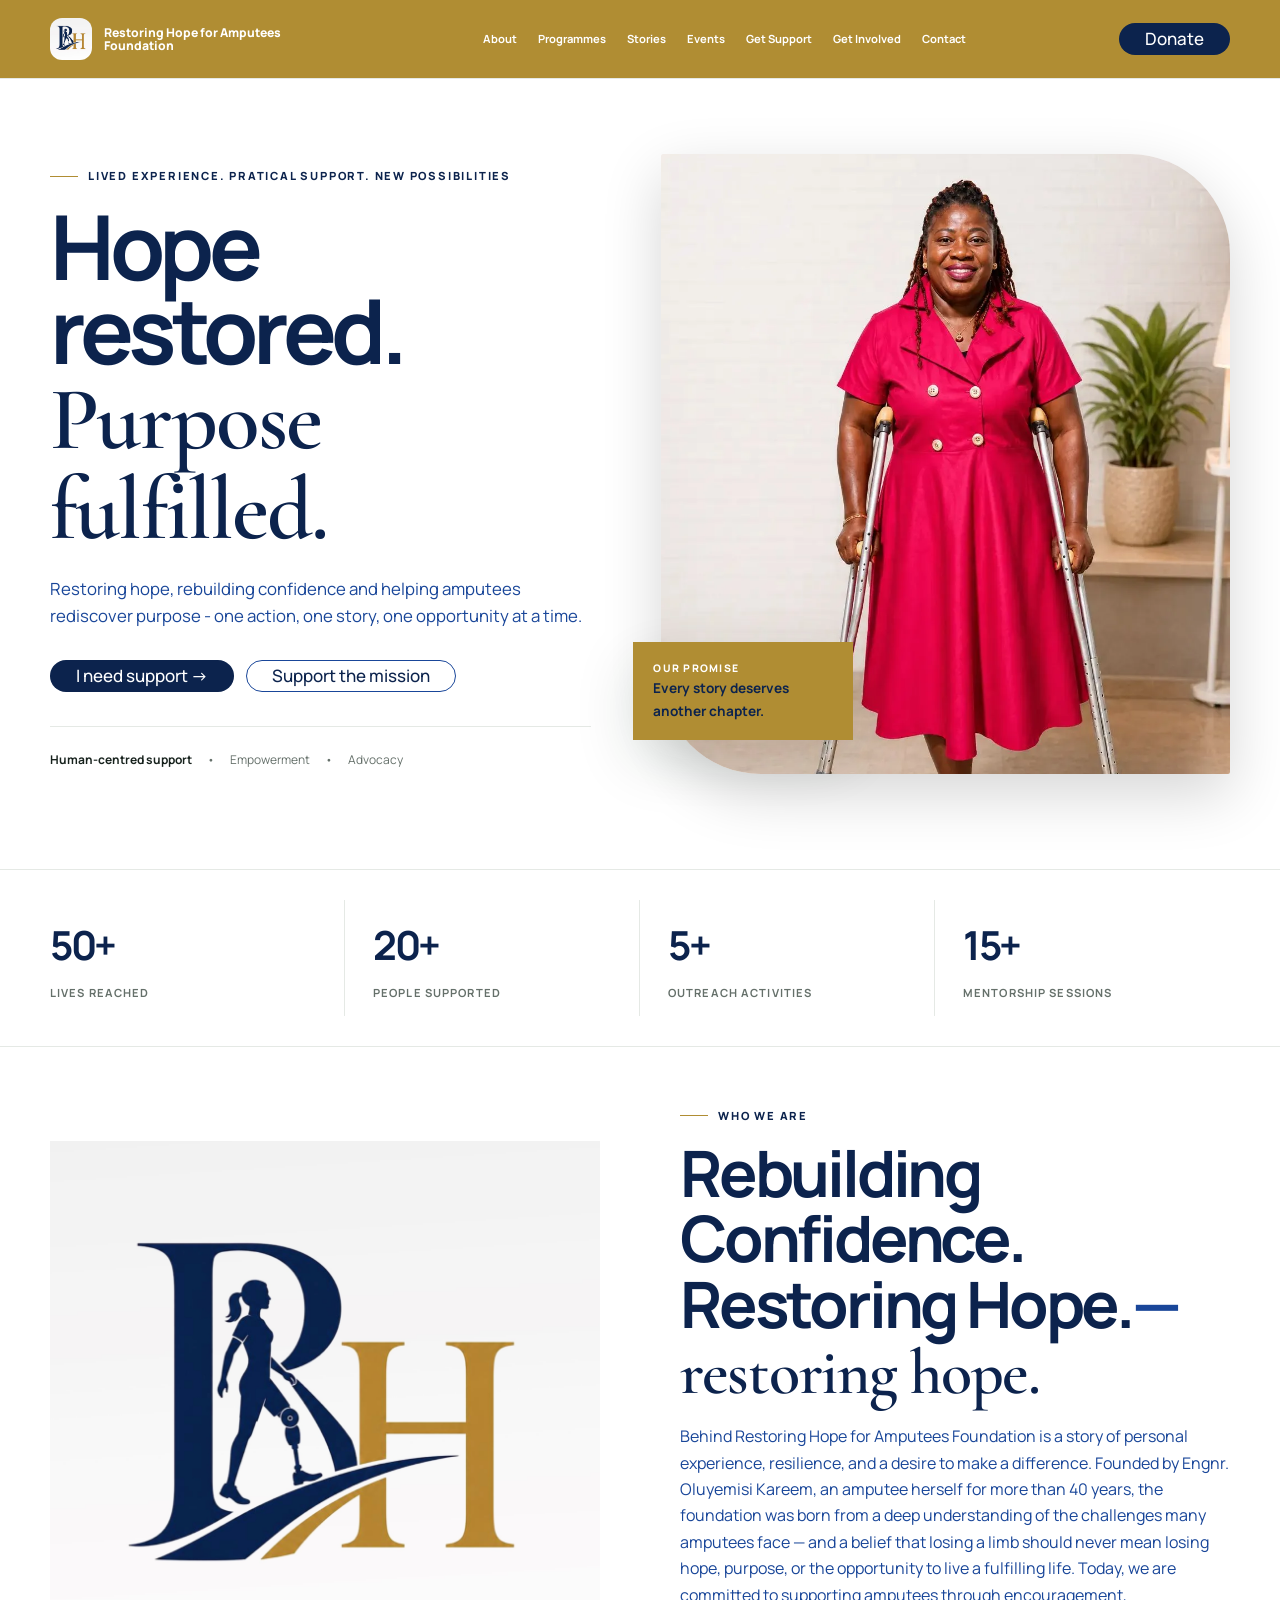
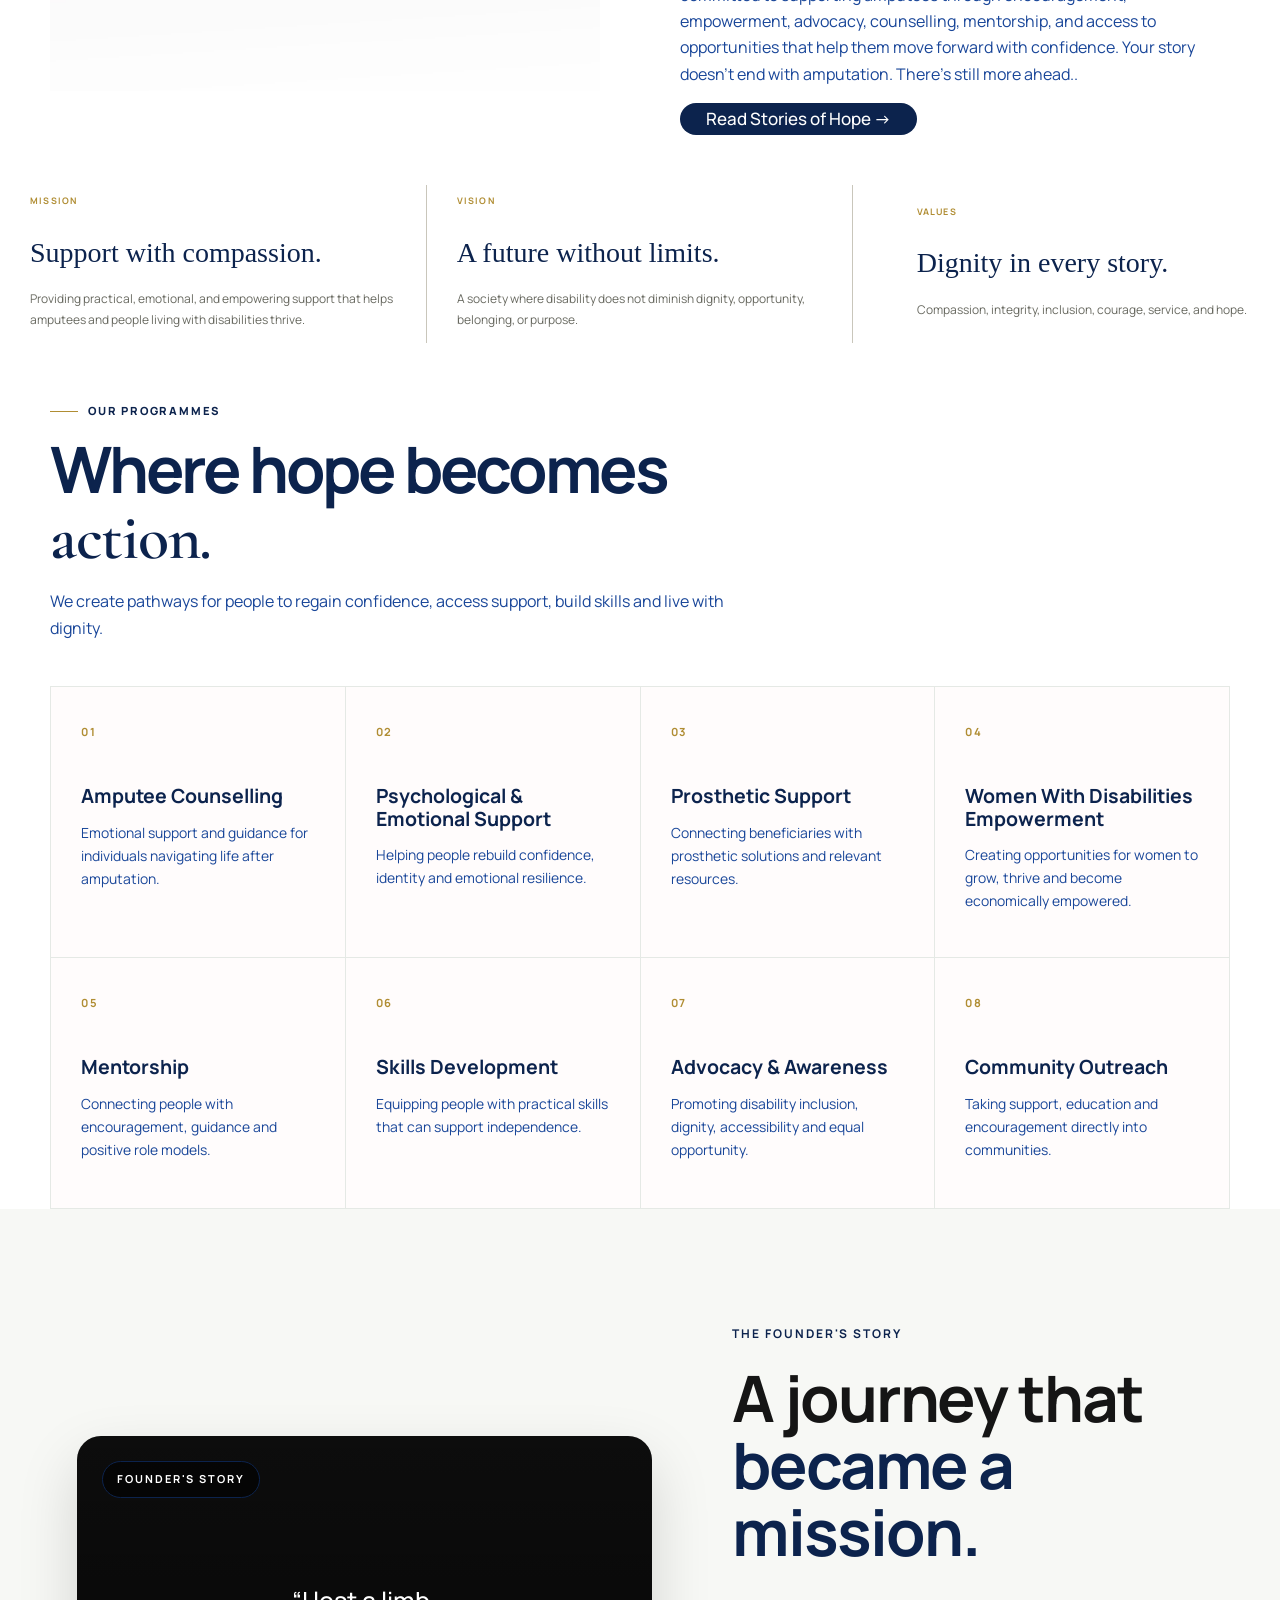
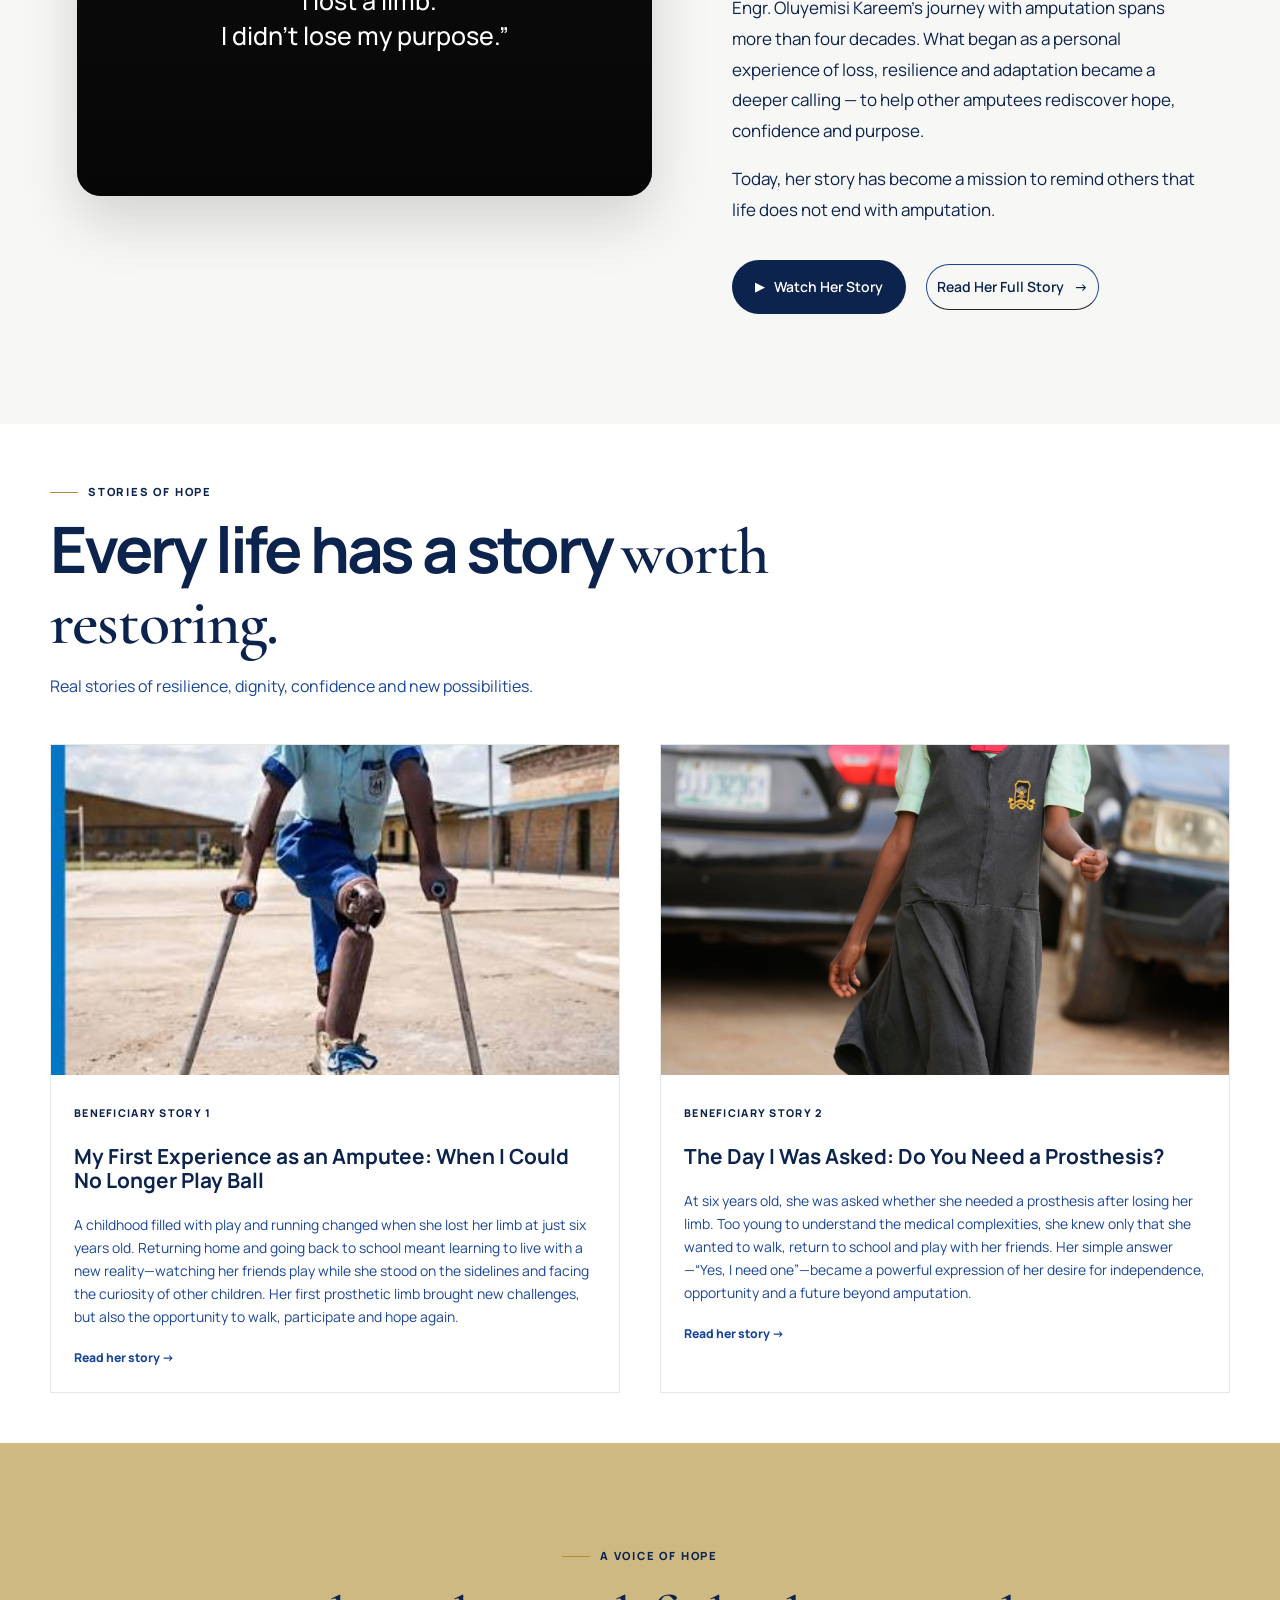
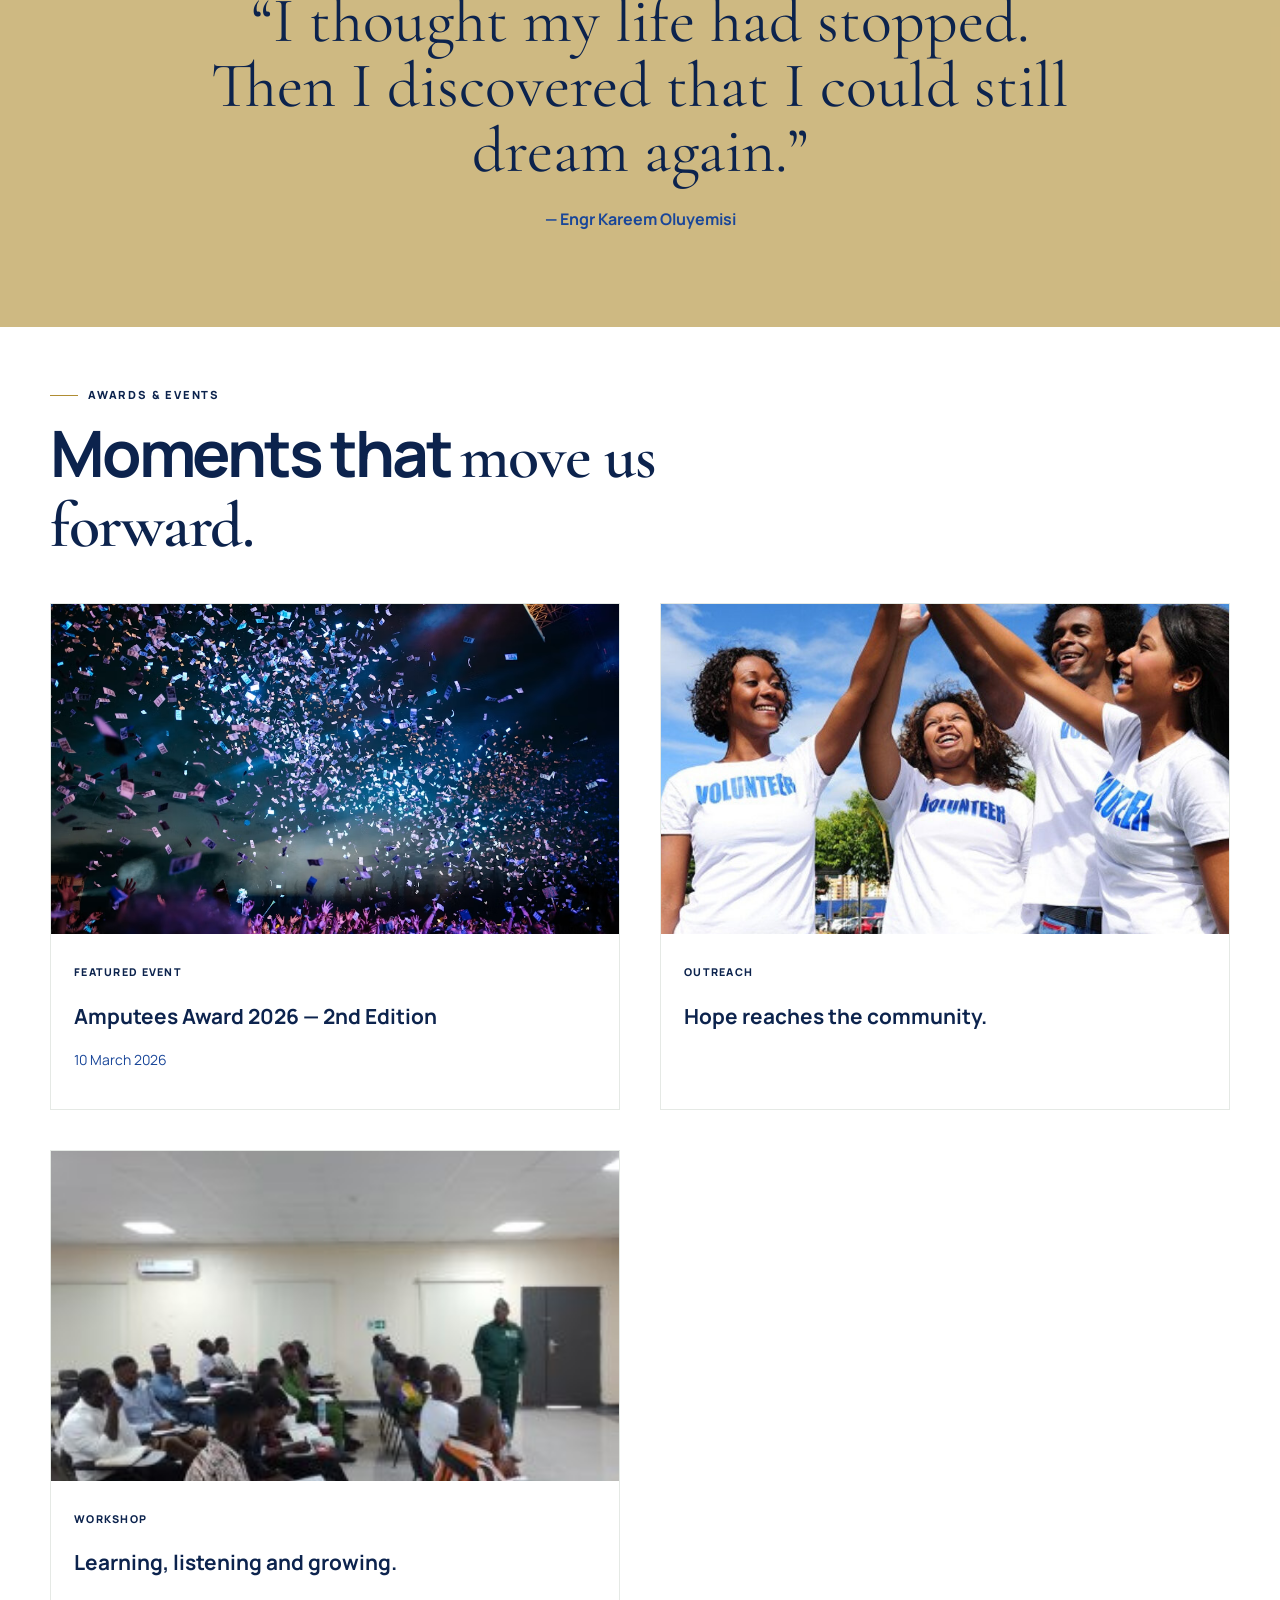
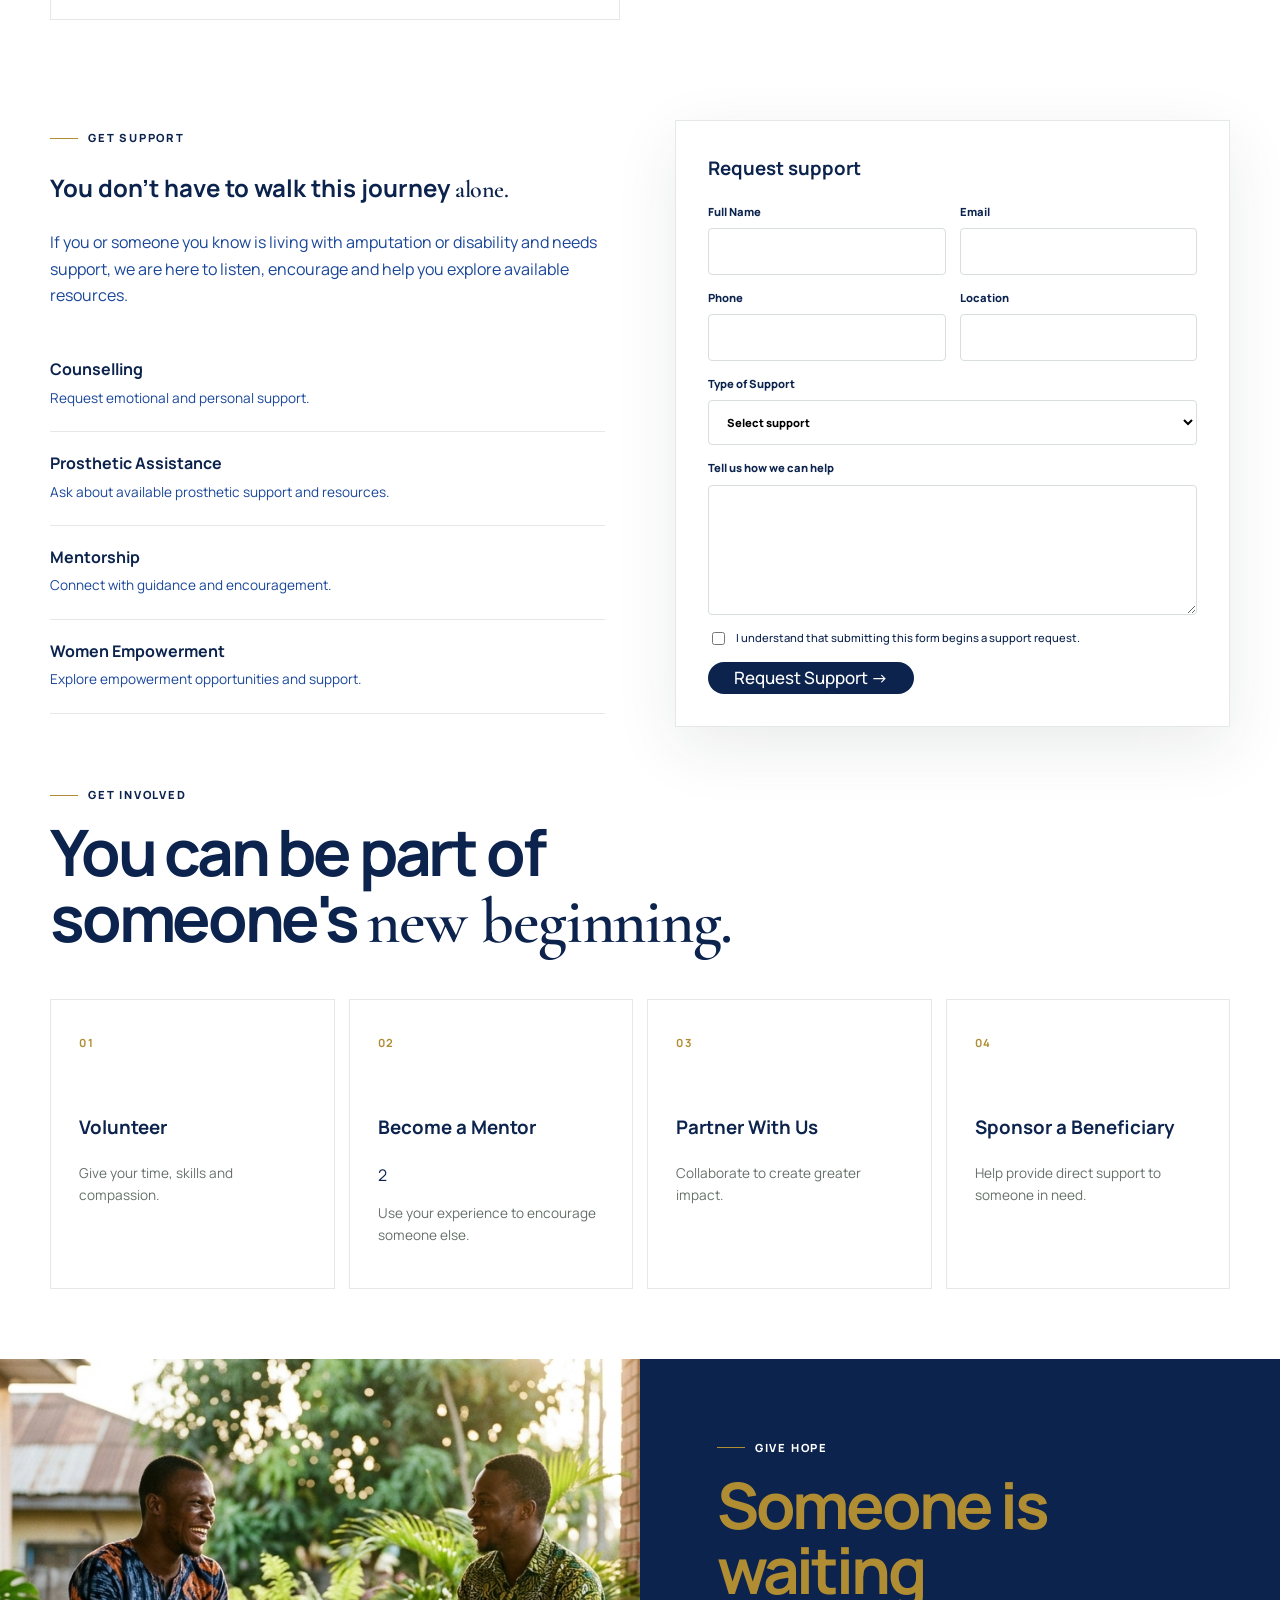
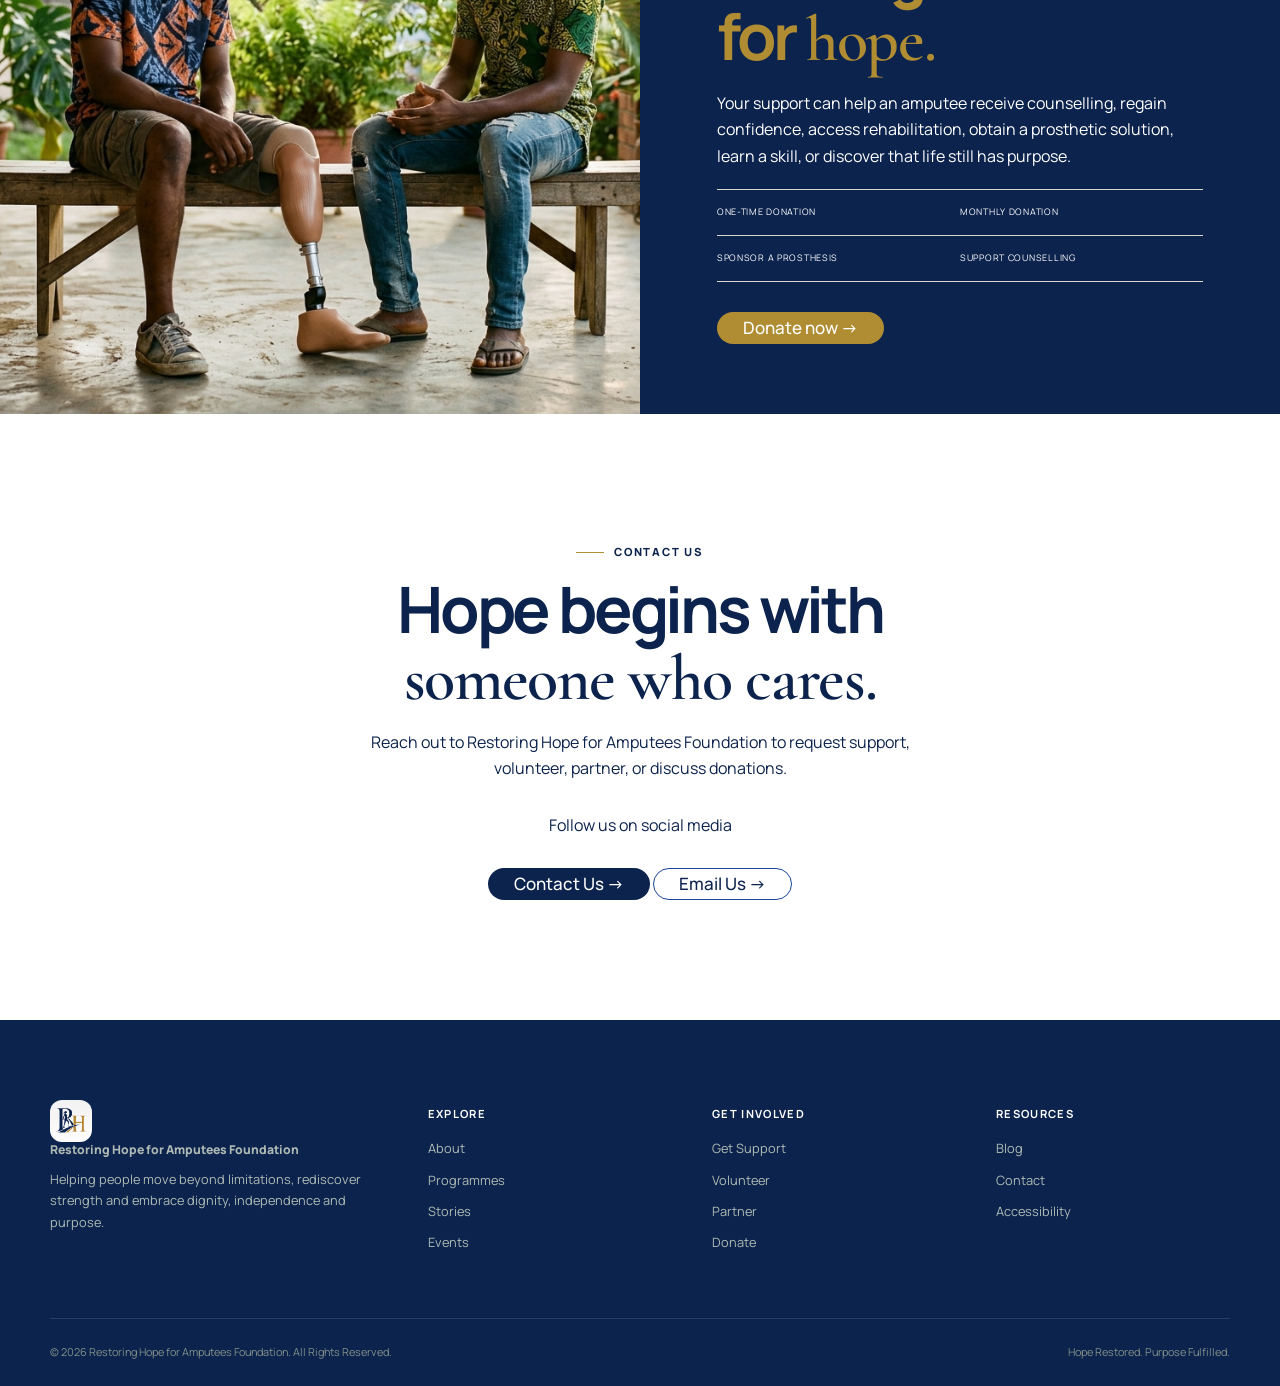
==== index.html @ cd7d59b9 "Change greeting from 'Hello' to 'Goodbye'" ====
<!DOCTYPE html>
<html lang="en">
<head>
    <meta charset="UTF-8">
    <meta name="viewport" content="width=device-width, initial-scale=1.0">
    <title>Restoring-hope-for-amputees-foundation</title>
    <link rel="preconnect" href="https://fonts.googleapis.com">
    <link rel="preconnect" href="https://fonts.gstatic.com" crossorigin>
    <link href="https://fonts.googleapis.com/css2?family=Cormorant+Garamond:wght@500;600;700&family=Manrope:wght@400;500;600;700;800&display=swap" rel="stylesheet">
    <link rel="stylesheet" href="style.css">
    <script src="https://www.youtube.com/iframe_api"></script>
    <script src="script.js" defer></script>
</head>
<body>
    <!-- navbar -->
    <header class="nav">
     <div class="container nav-inner"> 
            <a class="brand" href="#home">
                <img class="brand-logo" src="logo.jpg"></img>
                <span>Restoring Hope for Amputees Foundation</span></a>
            <nav class="nav-links" id="navLinks">
             <a href="#about">About</a>
             <a href="#programmes">Programmes</a>
             <a href="#stories">Stories</a>
             <a href="#events">Events</a>
             <a href="#support">Get Support</a>
             <a href="#involved">Get Involved</a>
             <a href="#contact">Contact</a>
            </nav>
            <div class="nav-actions">
             <a class="btn btn-primary donate-btn" href="#donate">Donate</a>
             <button class="menu" id="menu" aria-label="Open navigation">☰</button>
            </div>
     </div>
    </header> 


    <main id="home">
     <!-- hero-section -->
        <section class="hero"><div class="container hero-grid">
            <div class="hero-copy reveal">
                <span class="eyebrow">lived experience. pratical support. new possibilities</span>
                <h1>Hope restored.<br><span class="serif">Purpose fulfilled.</span></h1>
                <p>Restoring hope, rebuilding confidence and helping amputees rediscover purpose - one action, one story, one opportunity at a time.</p>
                
                <div class="hero-actions"><a class="btn btn-primary" href="#support">I need support →</a><a class="btn btn-outline" href="#donate">Support the mission</a></div>
                <div class="hero-note"><strong>Human-centred support</strong><span>•</span><span>Empowerment</span><span>•</span><span>Advocacy</span></div></div>
                <div class="hero-media reveal"><img class="hero-image" src="hero.webp" alt="Owner">
                <div class="image-tag"><small>Our promise</small><strong>Every story deserves another chapter.</strong></div></div>
            </div>
        </section>
     <!-- impact statistics -->
        <section class="impact">
            <div class="container impact-grid">
                <div class="impact-item"><strong>50+</strong><span>Lives reached</span></div>
                <div class="impact-item"><strong>20+</strong><span>People supported</span></div>
                <div class="impact-item"><strong>5+</strong><span>Outreach activities</span></div>
                <div class="impact-item"><strong>15+</strong><span>Mentorship sessions</span></div>
            </div>
        </section>
    <!-- about us section -->
        <section class="section" id="about">
            <div class="container split">
             <img class="split-img reveal" src="logo.jpg" alt="Community members connecting">
                <div class="split-copy reveal">
                    <span class="eyebrow">Who we are</span><h2>Rebuilding Confidence. Restoring Hope.<em style="font-style: normal; color: #194699;">—</em> <span class="serif">restoring hope.</span></h2>
                    <p>Behind Restoring Hope for Amputees Foundation is a story of personal experience, resilience, and a desire to make a difference.
                    Founded by Engnr. Oluyemisi Kareem, an amputee herself for more than 40 years, the foundation was born from a deep understanding of the challenges many amputees face — and a belief that losing a limb should never mean losing hope, purpose, or the opportunity to live a fulfilling life.
                    Today, we are committed to supporting amputees through encouragement, empowerment, advocacy, counselling, mentorship, and access to opportunities that help them move forward with confidence.
                    Your story doesn't end with amputation. There's still more ahead..</p>
                    <a class="btn btn-primary" href="#stories">Read Stories of Hope →</a>
                </div>
            </div>  
        </section>
        
            <section class='purpose'>
                <div class='cards three'>
                    <article>
                        <small>Mission</small>
                        <h3>Support with compassion.</h3>
                        <p>Providing practical, emotional, and empowering support that helps amputees and people living with disabilities thrive.</p>
                    </article>
                    
                    <article>
                        <small>Vision</small>
                        <h3>A future without limits.</h3>
                        <p>A society where disability does not diminish dignity, opportunity, belonging, or purpose.</p>
                    </article>
                    
                    <article>
                        <small>Values</small>
                        <h3>Dignity in every story.</h3>
                        <p>Compassion, integrity, inclusion, courage, service, and hope.</p>
                    </article>
                </div>
            </section>

            <!-- programmes section -->
            <section class="section cream" id="programmes">
                <div class="container">
                    <div class="section-head reveal">
                        <span class="eyebrow">Our programmes</span>
                        <h2>Where hope becomes <span class="serif">action.</span></h2><p>We create pathways for people to regain confidence, access support, build skills and live with dignity.</p>
                    </div>

                    <div class="program-grid">
                        <article class="program reveal">
                            <b>01</b>
                            <h3>Amputee Counselling</h3>
                            <p>Emotional support and guidance for individuals navigating life after amputation.</p>
                        </article>
                        <article class="program reveal">
                            <b>02</b>
                            <h3>Psychological & Emotional Support</h3>
                            <p>Helping people rebuild confidence, identity and emotional resilience.</p>
                        </article>
                        <article class="program reveal">
                            <b>03</b>
                            <h3>Prosthetic Support</h3>
                            <p>Connecting beneficiaries with prosthetic solutions and relevant resources.</p>
                        </article>
                        <article class="program reveal">
                            <b>04</b>
                            <h3>Women With Disabilities Empowerment</h3>
                            <p>Creating opportunities for women to grow, thrive and become economically empowered.</p>
                        </article>
                        <article class="program reveal">
                            <b>05</b>
                            <h3>Mentorship</h3>
                            <p>Connecting people with encouragement, guidance and positive role models.</p>
                        </article>
                        <article class="program reveal">
                            <b>06</b>
                            <h3>Skills Development</h3>
                            <p>Equipping people with practical skills that can support independence.</p>
                        </article>
                        <article class="program reveal">
                            <b>07</b>
                            <h3>Advocacy & Awareness</h3>
                            <p>Promoting disability inclusion, dignity, accessibility and equal opportunity.</p>
                        </article>
                        <article class="program reveal">
                            <b>08</b>
                            <h3>Community Outreach</h3>
                            <p>Taking support, education and encouragement directly into communities.</p>
                        </article>
                    </div>
                </div>
            </section>
            <!-- founder's story  -->
        <section class="founder-story" id="founders-story">
            <div class="founder-container">
                <!-- Video Side -->
                 <div class="founder-video-wrapper">
                    <div class="founder-video">
                        <iframe
                           id="founderVideo"
                           src="https://www.youtube.com/embed/kzWHenvsl9E?enablejsapi=1"
                           title="Engr. Oluyemisi Kareem's Founder Story"
                           allow="accelerometer; autoplay; clipboard-write; encrypted-media; gyroscope; picture-in-picture; web-share"
                           allowfullscreen>
                        </iframe>

                        <!-- Video Overlay -->
                        <div class="video-overlay" id="videoOverlay">
                            <span class="video-label">FOUNDER'S STORY</span>
                            </button>

                            <p class="video-quote">
                                “I lost a limb.<br>
                                I didn't lose my purpose.”
                            </p>
                        </div>
                    </div>

                </div>

                <!-- Text Side -->
                <div class="founder-content">
                    <span class="section-tag"> THE FOUNDER'S STORY</span>
                    <h2>A journey that<br><span>became a mission.</span></h2>
                    <p class="founder-intro"> Engr. Oluyemisi Kareem's journey with amputation spans more than four decades. What began as a personal experience of loss, resilience and adaptation became a deeper calling — to help other amputees rediscover hope, confidence and purpose.</p>
                    <p class="founder-intro"> Today, her story has become a mission to remind others that life does not end with amputation.</p>

                    <div class="founder-actions">

                    <button class="watch-story" id="watchStory">
                    <span>▶</span>Watch Her Story
                    </button>

                    <a href="founder-story.html" target="_blank" class="btn btn-outline read-story">
                        Read Her Full Story<span>→</span>
                    </a>
                </div>
                </div>
            </div>
    </section>
            <!-- <section class="section" id="founder">
                <div class="container split">
                    <div class="split-copy reveal">
                        <span class="eyebrow">Founder's story</span><h2>A journey that became a <span class="serif">mission.</span></h2>
                        <p>Behind Restoring Hope for Amputees Foundation is a personal journey — one shaped by amputation, resilience, rediscovered purpose and a desire to help others rise again.</p>
                        <a class="btn btn-primary" href="#waiting">Read The Story →</a>
                    </div>
                    <img class="split-img reveal founder" src="VOLUNTEER.avif" alt="Community members connecting">
                </div>  
            </section> -->
            <!-- stories of hope -->
            <section class="section" id="stories">
                <div class="container">
                    <div class="section-head reveal">
                        <span class="eyebrow">Stories of hope</span>
                        <h2>Every life has a story <span class="serif">worth restoring.</span></h2>
                        <p>Real stories of resilience, dignity, confidence and new possibilities.</p>
                    </div>
                    <div class="story-grid">
                        <article class="story-card reveal">
                            <img src="story1.jpg" alt="Woman smiling">
                            <div class="card-body">
                                <small>Beneficiary Story 1</small>
                                <h3>My First Experience as an Amputee: When I Could No Longer Play Ball</h3>
                                <p>A childhood filled with play and running changed when she lost her limb at just six years old. Returning home and going back to school meant learning to live with a new reality—watching her friends play while she stood on the sidelines and facing the curiosity of other children. Her first prosthetic limb brought new challenges, but also the opportunity to walk, participate and hope again.</p>
                                <a href="story.html" target="_blank">Read her story →</a>
                            </div>
                        </article>
                        <article class="story-card reveal">
                            <img src="sory2.jpg" alt="Woman smiling">
                            <div class="card-body">
                                <small>Beneficiary Story 2</small>
                                <h3>The Day I Was Asked: Do You Need a Prosthesis?</h3>
                                <p>At six years old, she was asked whether she needed a prosthesis after losing her limb. Too young to understand the medical complexities, she knew only that she wanted to walk, return to school and play with her friends. Her simple answer—“Yes, I need one”—became a powerful expression of her desire for independence, opportunity and a future beyond amputation.</p>
                                <a href="story.html">Read her story →</a>
                            </div>
                        </article>
                        <!-- <article class="story-card reveal">
                            <img src="https://images.unsplash.com/photo-1529390079861-591de354faf5?auto=format&fit=crop&w=800&q=85" alt="Friends supporting one another">
                            <div class="card-body">
                                <small>Community</small><h3>Finding strength together.</h3>
                            </div>
                        </article>
                        <article class="story-card reveal">
                            <img src="https://images.unsplash.com/photo-1516321497487-e288fb19713f?auto=format&fit=crop&w=800&q=85" alt="People learning together">
                            <div class="card-body">
                                <small>Empowerment</small><h3>Skills can reopen possibilities.</h3>
                            </div>
                        </article> -->
                    </div>
                </div>
            </section>
            <!-- testimonial -->
            <section class="testimonial">
                <div class="container testimonial-inner reveal">
                    <span class="eyebrow">A voice of hope</span>
                    <blockquote>“I thought my life had stopped. Then I discovered that I could still dream again.”</blockquote>
                    <strong>— Engr Kareem Oluyemisi</strong>
                </div>
            </section>
            <!-- Events and awards -->
            <section class="section" id="events"><div class="container"><div class="section-head reveal"><span class="eyebrow">Awards & events</span><h2>Moments that <span class="serif">move us forward.</span></h2></div>
                <div class="event-grid">
                    <article class="event-card reveal">
                        <img src="awards.avif" alt="Community event">
                        <div class="card-body">
                            <small>Featured event</small>
                            <h3>Amputees Award  2026 — 2nd Edition</h3>
                            <p>10 March 2026</p>
                        </div>
                    </article>
                    <article class="event-card reveal">
                        <img src="vol.jpg" alt="Volunteers">
                        <div class="card-body">
                            <small>Outreach</small>
                            <h3>Hope reaches the community.</h3>
                        </div>
                    </article>
                    <article class="event-card reveal">
                        <img src="conference.jpg">
                        <div class="card-body">
                            <small>Workshop</small>
                            <h3>Learning, listening and growing.</h3>
                        </div>
                    </article>
                </div>
            </div>
        </section>
        <!-- get support -->
         <section class="section cream" id="support">
            <div class="container support-grid">
                <div class="reveal">
                    <span class="eyebrow">Get support</span>
                    <h2>You don't have to walk this journey <span class="serif">alone.</span></h2>
                    <p class="muted">If you or someone you know is living with amputation or disability and needs support, we are here to listen, encourage and help you explore available resources.</p>
                    <div class="support-list">
                        <div><b>Counselling</b><p>Request emotional and personal support.</p></div>
                        <div><b>Prosthetic Assistance</b><p>Ask about available prosthetic support and resources.</p></div>
                        <div><b>Mentorship</b><p>Connect with guidance and encouragement.</p></div>
                        <div><b>Women Empowerment</b><p>Explore empowerment opportunities and support.</p></div>
                    </div>
                </div>
                <form class="form-card reveal" id="supportForm">
                    <h3>Request support</h3>
                    <div class="form-row">
                        <label>Full Name<input required name="name"></label>
                        <label>Email<input required type="email" name="email"></label>
                    </div>
                    <div class="form-row">
                        <label>Phone<input name="phone" type="tel" required></label>
                        <label>Location<input name="location" required></label>
                    </div>
                    <label>Type of Support<select required name="type"><option value="">Select support</option><option>Counselling</option><option>Prosthetic Assistance</option><option>Mentorship</option><option>Women Empowerment</option></select></label>
                    <label>Tell us how we can help<textarea required name="message"></textarea></label>
                    <label class="check"><input type="checkbox" required> I understand that submitting this form begins a support request.</label>
                    <button class="btn btn-primary" type="submit">Request Support →</button>
                </form>
            </div>
        </section>

         <!-- support and donate -->
        <section class="section" id="involved">
            <div class="container">
                <div class="section-head reveal">
                    <span class="eyebrow">Get involved</span>
                    <h2>You can be part of someone's <span class="serif">new beginning.</span></h2>
                </div>
                <div class="involve-grid">
                    <article class="involve reveal">
                                <b>01</b><h3>Volunteer</h3>
                                <p>Give your time, skills and compassion.</p>
                            </article>
                            <article class="involve reveal">
                                <b>02</b><h3>Become a Mentor</h3>
                                2<p>Use your experience to encourage someone else.</p>
                            </article>
                            <article class="involve reveal">
                                <b>03</b>
                                <h3>Partner With Us</h3>
                                <p>Collaborate to create greater impact.</p>
                            </article>
                            <article class="involve reveal">
                                <b>04</b>
                                <h3>Sponsor a Beneficiary</h3>
                                <p>Help provide direct support to someone in need.</p>
                            </article>
                        </div>
                    </div>
                </section>

        <section id='donate' class='donate'>
            <div class='donate-photo'>
            <img src="group.jpeg" alt="group">
            </div>
            <div class="donatee">
                <span class='eyebrow san'>Give hope</span>
                <h2>Someone is waiting<br>for <span class="serif">hope.</span></h2>
                <p>Your support can help an amputee receive counselling, regain confidence, access rehabilitation, obtain a prosthetic solution, learn a skill, or discover that life still has purpose.</p>
                <div class='options'><span>One-time donation</span><span>Monthly donation</span><span>Sponsor a prosthesis</span><span>Support counselling</span></div>
                <a class="btn btn-primary re" href="#contact">Donate now →</a>
            </div>
        </section>
        
        <section id='contact' class='closing'>
            <div>
            <span class="eyebrow">Contact Us</span>
            <h2>Hope begins with<br><span class="serif">someone who cares.</span></h2>
            <p>Reach out to Restoring Hope for Amputees Foundation to request support, volunteer, partner, or discuss donations.</p>
            <div class="social-links">
                <p>Follow us on social media </p>
                <div class="social-icons">
                    <a href="https://www.instagram.com/restoringhopeforamputeesfoundation/" target="_blank" aria-label="instagram"></a>
                </div>
                <div class="social-icons">
                    <a href="https://www.facebook.com/restoringhopeforamputeesfoundation/"target="_blank" aria-label="facebook"></a>
                </div>
                <div class="social-icons">
                    <a href="https://www.tiktok.com/@restoringhopeforamputees/"target="_blank" aria-label="tiktok"></a>
                </div>
            </div>
            <a class='btn btn-primary' href='tel:+2348164560170'>Contact Us →</a>
            <a class='btn btn-outline' href='mailto:restoringhopeforamputees@gmail.com'>Email Us →</a>
            </div>
        </section>
    </main>
        <footer class="footer">
            <div class="container footer-grid"><div>
                <a class="brand" href="#home">
                    <img class="brand-logo" src="logo.jpg"></img>
                    <span>Restoring Hope for Amputees Foundation</span>
                </a>
                <p>Helping people move beyond limitations, rediscover strength and embrace dignity, independence and purpose.</p>
            </div>
            <div>
                <h4>Explore</h4>
                <a href="#about">About</a>
                <a href="#programmes">Programmes</a>
                <a href="#stories">Stories</a>
                <a href="#events">Events</a>
            </div>
            <div>
                <h4>Get involved</h4>
                <a href="#support">Get Support</a>
                <a href="#involved">Volunteer</a>
                <a href="#involved">Partner</a>
                <a href="#donate">Donate</a>
            </div>
            <div>
                <h4>Resources</h4>
                <a href="#resources">Blog</a>
                <a href="#contact">Contact</a>
                <a href="#contact">Accessibility</a>
            </div>
        </div>
        <div class="container footer-bottom">
            <span>© 2026 Restoring Hope for Amputees Foundation. All Rights Reserved.</span>
            <span>Hope Restored. Purpose Fulfilled.</span>
        </div>
    </footer>
    <div class="toast" id="toast" role="status" aria-live="polite"></div>
</body>
</html>
---- style.css ----
*{
    box-sizing:border-box
}
html{
    scroll-behavior:smooth
}
body{
    margin:0;
    background:#fff;
    color:#17221d;
    font-family:'Manrope',sans-serif;
    line-height:1.65
}

a{
    color:#ffff;
    text-decoration:none
}
img{
    display:block;
    max-width:100%
}
button,input,textarea,select{
    font:inherit
}
.container{
    width:min(1180px,calc(100% - 40px));
    margin:auto
}
.nav{
    position:sticky;
    top:0;
    z-index:50;
    background: #b08d33;
/* background:rgb(255,255,255,.95); */
    backdrop-filter:blur(15px);
    border-bottom:1px solid #e5e9e5
}
.nav-inner{
    height:78px;
    display:flex;
    align-items:center;
    justify-content:space-between;
    gap:20px
}
.brand{
    display:flex;
    align-items:center;
    gap:12px;
    font-weight:800;
    max-width:280px;
    line-height:1.1
}
.brand-logo{
    object-fit: cover;
    width:42px;
    height:42px;
    border-radius:12px;
    display:grid;
    place-items:center;
    font-family:'Cormorant Garamond',serif;
    font-size:1.5rem;
    flex:none
}
.brand span:last-child{
    font-size:.76rem
}
.nav-links{
    display:flex;
    gap:21px;
    font-size:.70rem;
    font-weight:700;
    color:#0c234d;
}
.nav-links a:hover{
    color:#0c234d;
}
.nav-actions{
    display:flex;
    gap:10px;
    align-items:center
}
.menu{
    display:none;
    border:0;
    background:none;
    font-size:1.5rem
}
.btn{
    display:inline-flex;
    align-items:center;
    justify-content:center;
    gap:9px;
    border:1px solid transparent;
    padding: 1px 25px;
    border-radius:999px;
    font-weight:500;
    font-size: 17px;
    transition:
    transform 0.25s ease,
    background 0.25s ease,
    box-shadow 0.25s ease;
}
.btn:hover {
    transform: translateY(-3px);
}
.btn-primary{
    background:#0c234d;
    color:#fff;

}
.btn-primary:hover {
    background: #194699;
    box-shadow: 0 10px 25px rgba(12, 35, 77, .18);
}
.btn-outline{
    border-color:#194699;
    color:#0c234d
}
.btn-outline:hover{
    background:#b08d33;
    color:#fff;
}
.btn-light{
    background:#fff;
    color:#0c234d
}
/* hero */
.hero{
    padding:75px 0 95px
}
.hero-grid{
    display:grid;
    grid-template-columns:1fr 1.05fr;
    gap:70px;align-items:center
}
.eyebrow{
    display:inline-flex;
    gap:10px;
    align-items:center;
    color:#0c234d;
    font-size:.7rem;
    font-weight:800;
    letter-spacing:.16em;
    text-transform:uppercase
}
.eyebrow:before{
    content:'';
    width:28px;
    height:1px;
    background:#b08d33
}
.hero h1{
    font-size:clamp(3.5rem,7vw,7.1rem);
    line-height:.94;
    letter-spacing:-.06em;
    margin:18px 0 22px;
}
.serif{
    font-family:'Cormorant Garamond',serif;
    font-weight:600;
    letter-spacing:-.02em
}
.hero h1 span{
    color:#0c234d
}
.hero p,.muted{
    color:#65706a
}
.hero p{
    font-size:1.05rem;
    max-width:600px
}
.hero-actions{
    display:flex;
    flex-wrap:wrap;
    gap:12px;
    margin-top:30px
}
.hero-note{
    display:flex;
    gap:15px;
    margin-top:34px;
    padding-top:23px;
    border-top:1px solid #e5e9e5;
    font-size:.75rem;
    color:#65706a
}
.hero-note strong{
    color:#17221d
}
.hero-image{
    height:620px;
    width:100%;
    object-fit:cover;
    object-position:top;
    border-radius:2px 100px 2px 100px;
    box-shadow:0 20px 60px rgba(0, 0, 0, 0.164)
}
.hero-media{
    position:relative
}
.image-tag{
    position:absolute;
    left:-28px;
    bottom:34px;
    background:#b08d33;
    padding:18px 20px;
    box-shadow:0 20px 60px rgba(18, 43, 32, 0.137);
    max-width:220px
}
.image-tag small{
    display:block;
    color:white;
    text-transform:uppercase;
    font-size:.65rem;
    letter-spacing:.12em;
    font-weight:800
}
.image-tag strong{
    display:block;
    font-size:.85rem;
    color:#0c234d
}
/* statistics */
.impact{
    border-top:1px solid #e5e9e5;
    border-bottom:1px solid #e5e9e5;
    padding:30px 0
}.impact-grid{
    display:grid;
    grid-template-columns:repeat(4,1fr)
}
.impact-item{
    padding:12px 28px;
    border-right:1px solid #e5e9e5
}
.impact-item:first-child{
    padding-left:0
}
.impact-item:last-child{
    border:0
}
.impact-item strong{
    display:block;
    font-size:2.5rem;
    color:#0c234d;
    letter-spacing:-.06em
}
.impact-item span{
    font-size:.7rem;
    color:#65706a;
    text-transform:uppercase;
    letter-spacing:.1em;
    font-weight:700
}
/* About Us Section */
.section{
    padding:50px 0px 0px 0px;
}
.section-head{
    max-width:720px;
    margin-bottom:45px
}
.section-head h2,.split-copy h2,.founder h2,.donate h2,.closing h2{
    font-size:clamp(2.7rem,5vw,4.8rem);
    line-height:1.02;
    letter-spacing:-.05em;
    margin:15px 0 18px;
    color: #0c234d;
}
.section-head p{
    color:#0c234d
}
.split{
    display:grid;
    grid-template-columns:1fr 1fr;
    gap:80px;
    align-items:center
}
.split-img{
    width:100%;
    height:550px;
    object-fit:cover
}
.split-copy p{
    color:#0c234d;
    font-size:1rem
}
.cards{
    display:grid;
    margin-top:50px;
    justify-content: center;
    align-items: center;
    place-items: center;
    color:#0c234d;
}
.cards.three{
    grid-template-columns:repeat(3,1fr)
}
.cards.four{
    grid-template-columns:repeat(4,1fr)
}
.cards article{
    border-right:1px solid #c9c6bb
}
.cards article+article{
    padding-left:30px
}
.cards article:last-child{
    border: 0;
}
.cards article:first-child{
    padding-left: 30px;
    padding-right: 4px;
}
.cards small{
    font-size:9px;
    text-transform:uppercase;
    letter-spacing:.13em;
    color:#b08d33;
    font-weight:700
}
.cards h3{
    font-family:'DM Serif Display';
    font-weight:400;
    font-size:28px;
    margin:18px 0 10px
}
.cards p{
    font-size:12px;
    line-height:1.8;
    color:#686960
}

/* programmes */
.program-grid{
    display:grid;
    grid-template-columns:repeat(4,1fr);
    gap:1px;background:#e5e9e5;
    border:1px solid #e5e9e5
}
.program{
    background:#fffcfc;
    padding:30px;
    min-height:250px;
    transition: transform 0.35s ease, box-shadow 0.35s ease;
}

.program:hover {
    transform: translateY(-7px);
    box-shadow: 0 20px 60px rgba(18, 43, 32, .12);
    background: #fff;
    position:relative
}
.program b,.involve b{
    color:#b08d33;
    font-size:.7rem;
    letter-spacing:.15em
}
.program h3{
    font-size:1.22rem;
    margin:42px 0 12px;
    line-height:1.15
}
.program p{
    color:#65706a;
    font-size:.87rem
}
/* founder about page  */

.founder-story {
  position: relative;
  padding: 110px 6%;
  background: #f7f8f5;
  overflow: hidden;
}

.founder-container {
  max-width: 1250px;
  margin: 0 auto;

  display: grid;
  grid-template-columns: 1.1fr 0.9fr;
  gap: 80px;

  align-items: center;
}


/* =========================
   VIDEO
========================= */

.founder-video-wrapper {
  width: 100%;
}

.founder-video {
  position: relative;

  width: 100%;
  aspect-ratio: 16 / 10;

  overflow: hidden;
  border-radius: 24px;

  background: #111;

  box-shadow:
    0 25px 60px rgba(0, 0, 0, 0.15);
}

.founder-video iframe {
  position: absolute;
  inset: 0;
  width: 100%;
  height: 100%;
  border: none;
  display: block;
}


/* =========================
   VIDEO OVERLAY
========================= */

.video-overlay {
  position: absolute;
  inset: 0;

  display: flex;
  flex-direction: column;

  justify-content: center;
  align-items: center;

  text-align: center;

  padding: 30px;

  background:
    linear-gradient(
      to bottom,
      rgba(0,0,0,0.25),
      rgba(0,0,0,0.65)
    );

  transition: opacity 0.35s ease;
  pointer-events: none;
}

.video-overlay.hidden {
  opacity: 0;
  pointer-events: none;
}


/* Label */

.video-label {
  position: absolute;
  top: 25px;
  left: 25px;
  z-index: 2;
  font-size: 11px;
  font-weight: 700;
  padding: 8px 14px;
  letter-spacing: 2px;
  color: #fff;
  background: rgba(0, 0, 0, 0.55);
  padding: 8px 14px;
  border: 1px solid #0c234d;
  border-radius: 30px;
  pointer-events: none;
}

/* Quote */

.video-quote {
  margin-top: 28px;

  color: #fff;

  font-size: clamp(18px, 2vw, 25px);

  line-height: 1.4;

  font-weight: 500;
}
/* =========================
   CONTENT
========================= */

.founder-content {
  max-width: 500px;
}

.section-tag {
  display: inline-block;

  margin-bottom: 20px;

  font-size: 12px;

  font-weight: 700;

  letter-spacing: 2px;

  color: #0c234d;
}


/* Heading */

.founder-content h2 {
  margin: 0 0 28px;

  font-size: clamp(38px, 5vw, 64px);

  line-height: 1.05;

  letter-spacing: -2px;

  font-weight: 700;

  color: #151515;
}

.founder-content h2 span {
  color: #0c234d;
}


/* Paragraph */

.founder-intro {
  font-size: 17px;

  line-height: 1.8;

  color: #0c234d;

  margin-bottom: 18px;
}


/* =========================
   ACTIONS
========================= */

.founder-actions {
  display: flex;

  align-items: center;

  flex-wrap: wrap;

  gap: 20px;

  margin-top: 35px;
}


/* Watch */

.watch-story {
  border: none;

  background: #0c234d;

  color: #fff;

  padding: 15px 23px;

  border-radius: 50px;

  font-size: 14px;

  font-weight: 600;

  cursor: pointer;

  display: inline-flex;

  align-items: center;

  gap: 10px;

  transition:
    transform 0.3s ease,
    background 0.3s ease;
}

.watch-story:hover {
  transform: translateY(-2px);

  background: #0c234d;
}

.watch-story span {
  font-size: 12px;
}


/* Read */

.read-story {
  display: inline-flex;
  align-items: center;
  gap: 10px;
  text-decoration: none;
  font-size: 14px;
  font-weight: 600;
  border-bottom: 1px solid #222;
  padding: 10px;
  transition:
    gap 0.3s ease,
    color 0.3s ease;
}

.read-story:hover {
  gap: 15px;
  background-color: #b08d33;
}


/* =========================
   RESPONSIVE
========================= */

@media (max-width: 900px) {
  .founder-story {
    padding: 80px 6%;
  }

  .founder-container {
    grid-template-columns: 1fr;

    gap: 50px;
  }

  .founder-content {
    max-width: 700px;
  }

}


@media (max-width: 600px) {

  .founder-story {
    padding: 65px 5%;
  }

  .founder-video {
    border-radius: 18px;

    aspect-ratio: 16 / 10;
  }

  .video-label {
    top: 18px;
    left: 18px;
    padding: 7px 11px;
    font-size: 9px;
  }

  .video-quote {
    font-size: 17px;
  }

  .founder-content h2 {
    font-size: 40px;

    letter-spacing: -1.5px;
  }

  .founder-intro {
    font-size: 15px;
  }

  .founder-actions {
    align-items: flex-start;

    flex-direction: column;
  }

}
/* #founder{
    margin-bottom: 20px;
}
.founder{
    width: 100%;
    height:400px;
    object-fit:cover
} */
/* stories */
.story-grid,.event-grid{
    display:grid;
    grid-template-columns:1fr 1fr;
    /* grid-template-columns:1.4fr 1fr 1fr; */
    gap:40px; 
    margin-bottom: 50px;
}
.story-card,.event-card{
    border:1px solid #e5e9e5;
    overflow:hidden
}
.story-card img,.event-card img{
    height: 330px;
    /* height:230px; */
    width:100%;
    object-fit:cover;
    object-position: center;
}
/* .story-card:first-child img{
    height:430px
} */
.card-body{
    padding:23px
}
.card-body small{
    color:#0c234d;
    font-size:.67rem;
    font-weight:800;
    text-transform:uppercase;
    letter-spacing:.12em
}
.card-body h3{
    color:#0c234d;
    font-size:1.3rem;
    line-height:1.15
}
.card-body p{
    color:#0c234d;
    font-size:.87rem
}
.card-body a{
    font-size:.76em;
    font-weight:800;
    color:#194699
}
.card-body a:hover{
    font-size:.80rem;
    font-weight:900;
    color:#194699
}
/* testimonial */
.testimonial{
    background:#b08d339c;
    padding:95px 0;
    text-align:center
}
.testimonial-inner{
    max-width:900px
}
.testimonial blockquote{
    font-family:'Cormorant Garamond',serif;
    font-size:clamp(2.5rem,5vw,5rem);
    line-height:1.02;
    margin:22px 0;
    color: #0c234d;
}
.testimonial strong{
    color: #194699;
}

/* request support */
.support-grid,.donate-grid,.contact-grid{
    display:grid;
    grid-template-columns:1fr 1fr;
    gap:70px;
    align-items:start
}
.reveal{
    color: #0c234d;
}
.reveal p{
    color: #194699;
}
.support-list{
    display:grid;
    gap:0;
    margin-top:30px
}
.support-list>div{
    padding:18px 0;
    border-bottom:1px solid #e5e9e5;
    color: #0c234d;
}
.support-list p{
    margin:4px 0;
    color:#194699;
    font-size:.85rem
}
.form-card{
    padding:32px;
    background:#fff;
    border:1px solid #e5e9e5;
    box-shadow:0 20px 60px rgba(18,43,32,.09)
}
.form-card h3{
    margin-top:0
}
.form-card label{
    display:block;
    font-size:.7rem;
    font-weight:800;
    margin-bottom:14px
}
.form-row{
    display:grid;
    grid-template-columns:1fr 1fr;
    gap:14px
}
.form-card input,.form-card textarea,.form-card select{display:block;
    width:100%;
    padding:13px 14px;
    margin-top:7px;
    border:1px solid #d8ded9;
    border-radius:4px;
    background:#fff;outline:0
}
.form-card textarea{
    min-height:130px;
    resize:vertical
}
.form-card input:focus,.form-card textarea:focus,.form-card select:focus{border-color:#164b38;
    box-shadow:0 0 0 3px rgba(22,75,56,.08)
}
.check{
    display:flex!important;
    gap:8px;
    align-items:flex-start;
    color:#0c234d!important;
    font-weight:500!important
}
.check input{
    width:auto!important;
    margin-top:3px!important
}
/* support  */
.involve-grid{
    display:grid;
    grid-template-columns:repeat(4,1fr);
    gap:14px;
    margin-bottom: 70px;
}
.involve{
    padding:28px;
    border:1px solid #e5e9e5;
    min-height:215px
}
.involve h3{
    margin-top:58px
}
.involve p{
    color:#65706a;
    font-size:.85rem
}
/* donate */
.donate{
    display:grid;
    grid-template-columns:1fr 1fr;
    background:#0c234d;
    color:#fff;
}
.san{
    color: white;
}
.donate-photo{
    min-height:650px;
    /* background:url('group.jpg') center/cover */
}
.donate-photo img{
    width: 100%;
    height: 100%;
    object-fit: cover;
    object-position: center;
}
.donatee{
    padding:70px 6vw;
    flex-direction:column;
    justify-content:center;
    color: white;
}
.donatee h2{
    color: #b08d33;
}
.donatee a{
    background-color: #b08d33;
}
.options{
    display:grid;
    grid-template-columns:1fr 1fr;
    border-top:1px solid #d9d6cd;
    margin:20px 0 30px
}
.options span{
    padding:15px 0;
    border-bottom:1px solid #d9d6cd;
    font-size:9px;
    text-transform:uppercase;
    letter-spacing:.08em
}
/* contact */
.closing{
    padding:120px 32px;
    text-align:center;
    background:ffff;
    color:#0c234d
}
.closing p{
    max-width:600px;
    margin:0 auto 30px;
    color: #0c234d
}
.closing h2{
    color:#0c234d
}
.closing .light{
    display:inline-block
}
/* footer  */

.footer{
    background:#0c234d;
    color:#fff;
    padding:70px 0 25px
}
.footer-grid{
    display:grid;
    grid-template-columns:1.4fr 1fr 1fr 1fr;
    gap:50px;
    padding-bottom:55px;
    border-bottom:1px solid rgba(255,255,255,.12)
}
.footer p,.footer a{
    color:#aebbb4;
    font-size:.8rem
}
.footer h4{
    font-size:.7rem;
    text-transform:uppercase;
    letter-spacing:.12em
}
.footer a{
    display:block;
    margin:10px 0
}
.footer a:hover{
    color:#fff
}
.footer-bottom{
    display:flex;
    justify-content:space-between;
    gap:20px;
    padding-top:24px;
    color:#84918a;
    font-size:.68rem
}
.toast{
    position:fixed;
    right:20px;
    bottom:20px;
    background:#2a164b;
    color:#fff;
    padding:15px 18px;
    border-radius:8px;
    box-shadow:0 20px 60px rgba(18,43,32,.2);
    opacity:0;
    transform:translateY(20px);
    pointer-events:none;
    transition:.3s;
    z-index:100
}
.toast.show{
    opacity:1;
    transform:none
}
/* responsiveness for phone and tablets screen sizes */
@media(max-width:1135px){
    .nav-links{
        display:none;
        position:absolute;
        top:78px;
        left:14px;
        right:14px;
        background:#fff;
        padding:18px;
        box-shadow:0 20px 50px rgba(18,43,32,.12);
        flex-direction:column;
    }
    .nav-links a{
         color: #0c234d;
    }
    .nav-links.open{
        display:flex
    }
    .menu{
        display:block;
        color: white;
    }
    .donate-btn{
        display: none;
    }
    .eyebrow{
        font-size: .5rem;
    }
    /* .founder-grid */
    .hero-grid,.split,.support-grid,.donate-grid,.contact-grid{
        grid-template-columns:1fr;
        gap:45px
    }
    .hero-note{
        display: none;
    }
    .hero-copy p{
        font-size: .9rem;
    }
    .hero-image{
        height:500px
    }
    .split-copy p{
      font-size: .9rem;
    }
    .event-grid{
        display: flex;
        flex-direction: column;
    }
    .program-grid{
        grid-template-columns:repeat(2,1fr)
    }
    .involve-grid{
        grid-template-columns:repeat(2,1fr)
    }
    .impact-grid{
        grid-template-columns:repeat(2,1fr)
    }
    .impact-item{
        border-bottom:1px solid #e5e9e5
    }
    .donate{
        display: flex;
        flex-direction: column;
    }
    .footer-grid{
        grid-template-columns:1fr 1fr;
        gap:20px;
    }
    .story-grid{
        grid-template-columns:1fr 1fr
    }
    .story-card:first-child img{
        height:260px
    }
    /* .gallery{
        grid-template-columns:1fr 1fr
    }
    .gallery img:first-child{
        height:300px;
        grid-row:auto
    }
    .gallery img:nth-child(4){
        grid-column:auto
    } */
}

@media(max-width:600px){
    .menu{
        display: block;
    }
    .container{
        width:calc(100% - 28px)
    }
    .section{
        padding:75px 0
    }
    .cards.three{
        display: flex;
        flex-direction: column;
    }
    .cards article{
    border-right:0;
    }
    .nav-inner{
        height:68px}
        .nav-links{
            top:68px
        }
        .brand span:last-child{
            font-size:.67rem
        }
        .nav-actions .donate-btn{
            display:none
        }
        .hero{
            padding:45px 0 70px
        }
        .hero h1{
            font-size:3.7rem
        }
        .hero-image{
            height:420px;
            border-radius:2px 55px 2px 55px
        }
        .image-tag{
            left:12px;
            bottom:12px
        }
        .impact-grid,.program-grid,.involve-grid,.story-grid,.blog-grid,.footer-grid{
            grid-template-columns:1fr
        }
        .impact-item{
            padding:18px 0;
            border-right:0
        }
        .program{
            min-height:215px
        }
        /* .founder-img{height:420px
        } */
        .form-row,.amounts{
            grid-template-columns:1fr 1fr
        }
        .donate-photo{
            background-color: red;
            min-height: 200px;
        }
        .donate-photo img{
            width: 100%;
            height: 100%;
            object-fit: cover;
            object-position: center;
        }
        .gallery{
            grid-template-columns:1fr
        }
        .gallery img,.gallery img:first-child,.gallery img:nth-child(4){
            height:280px;
            grid-column:auto;
            grid-row:auto
        }
        .footer-bottom{
            flex-direction:column
        }
    }


/* =========================
   HERO ENTRANCE
========================= */

.hero-copy {
    animation: heroText 1s ease forwards;
}

.hero-media {
    animation: heroImage 1.1s ease 0.15s forwards;
    opacity: 0;
}

@keyframes heroText {
    from {
        opacity: 0;
        transform: translateY(30px);
    }

    to {
        opacity: 1;
        transform: translateY(0);
    }
}

@keyframes heroImage {
    from {
        opacity: 0;
        transform: translateX(40px);
    }

    to {
        opacity: 1;
        transform: translateX(0);
    }
}

/* =========================
   STORY IMAGE HOVER
========================= */

.story-card img {
    transition: transform 0.6s ease;
}

.story-card:hover img {
    transform: scale(1.05);
}
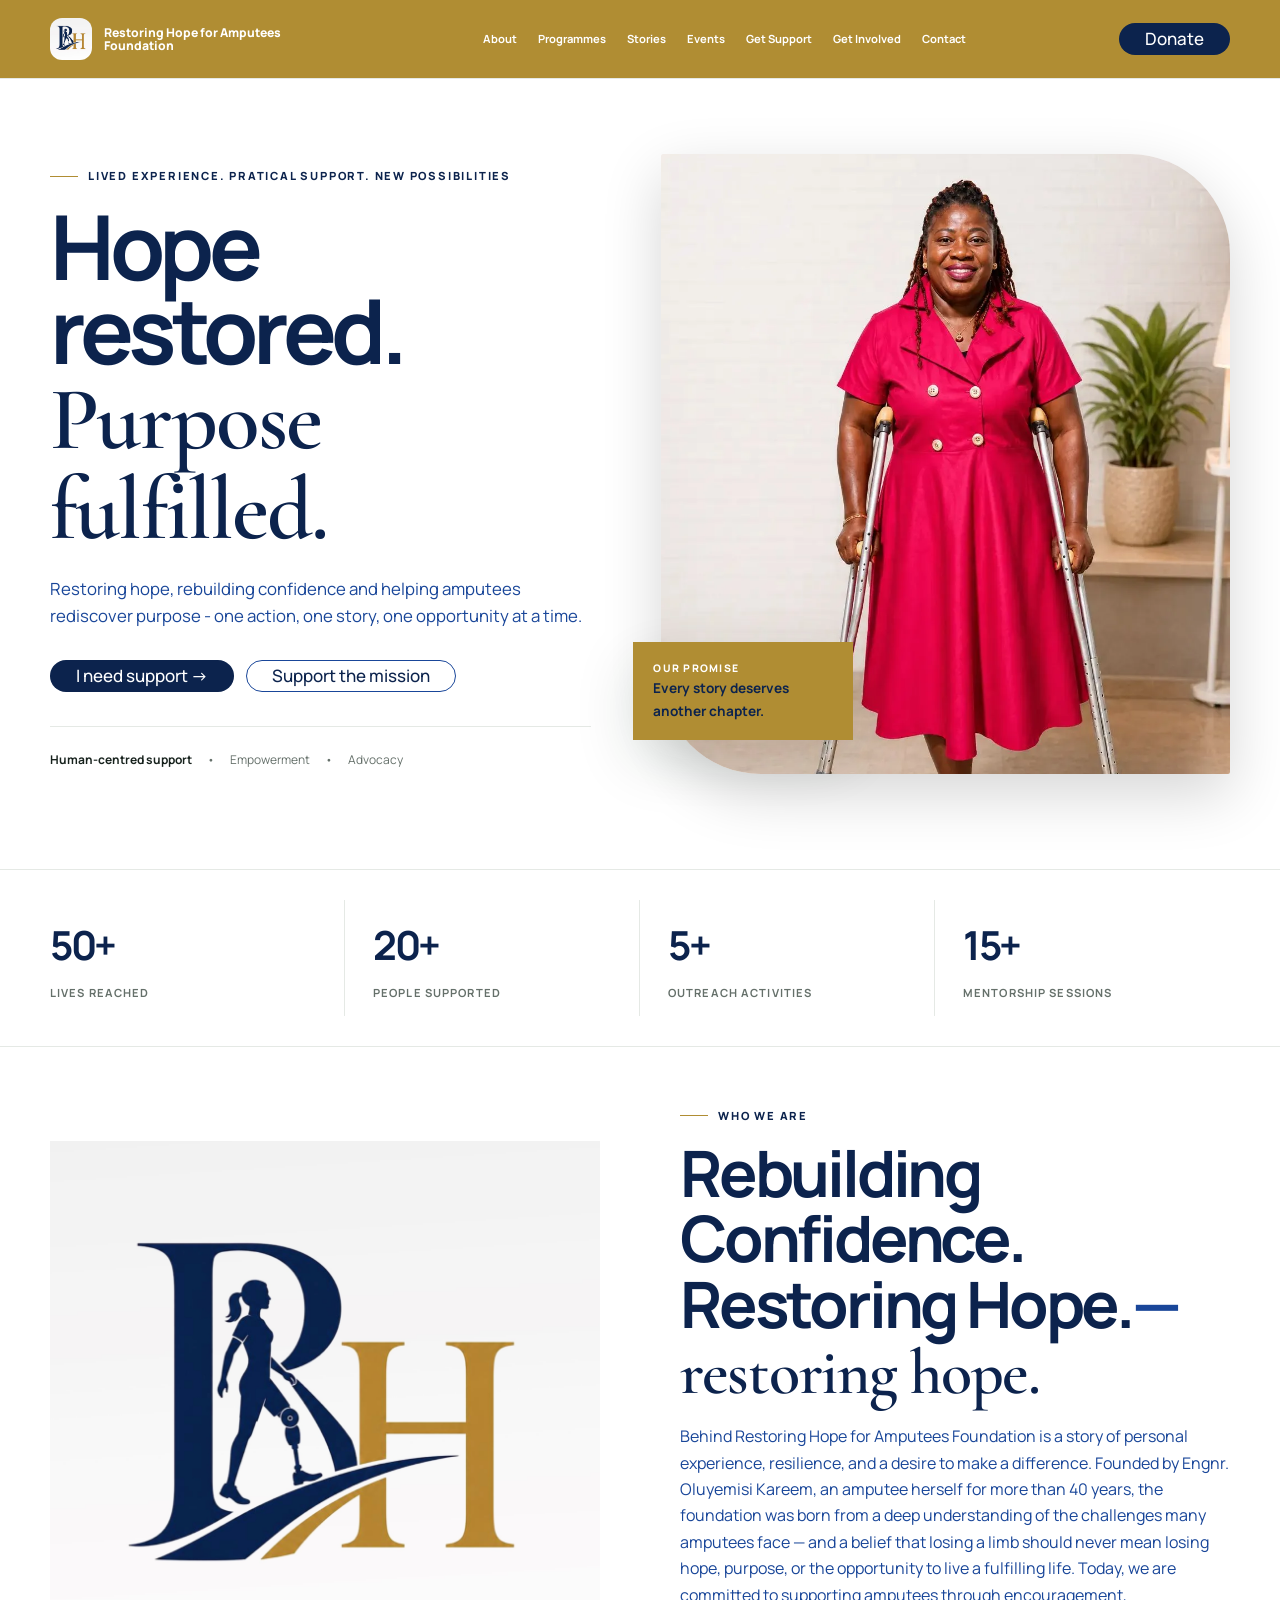
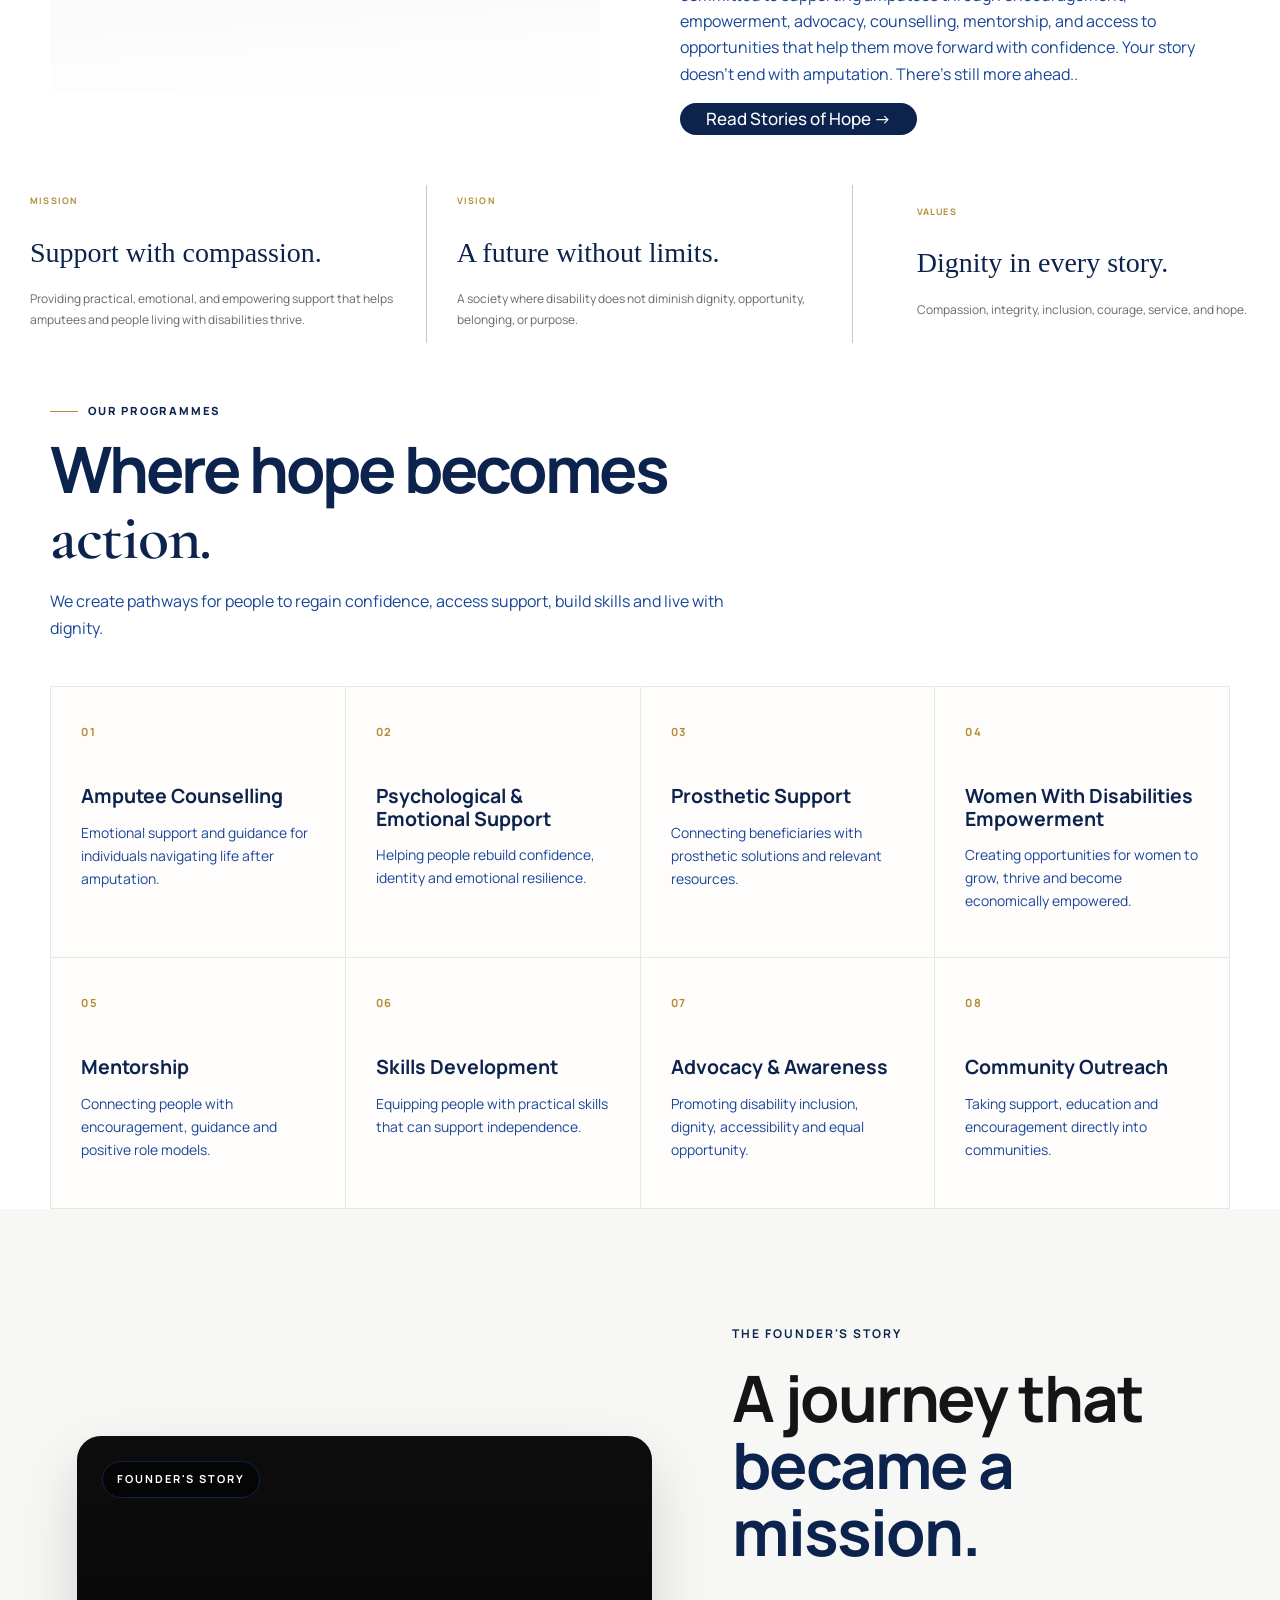
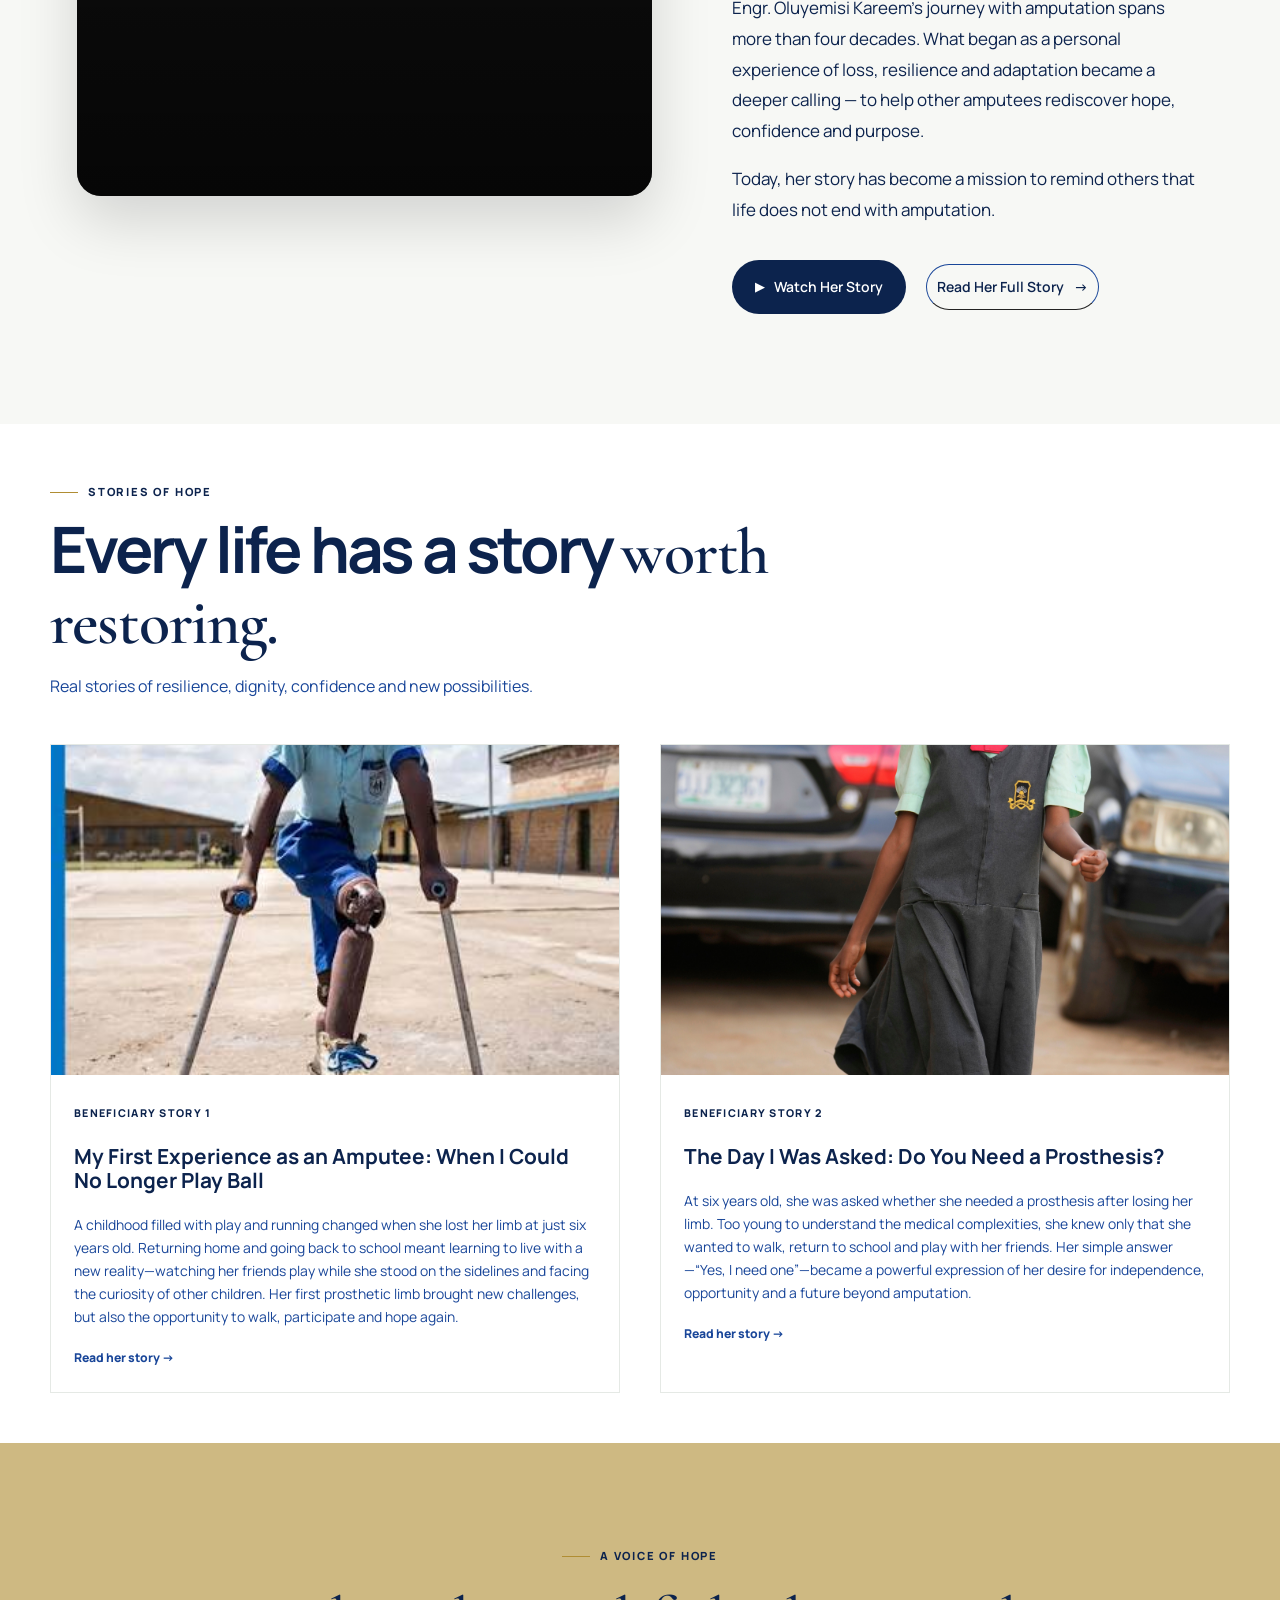
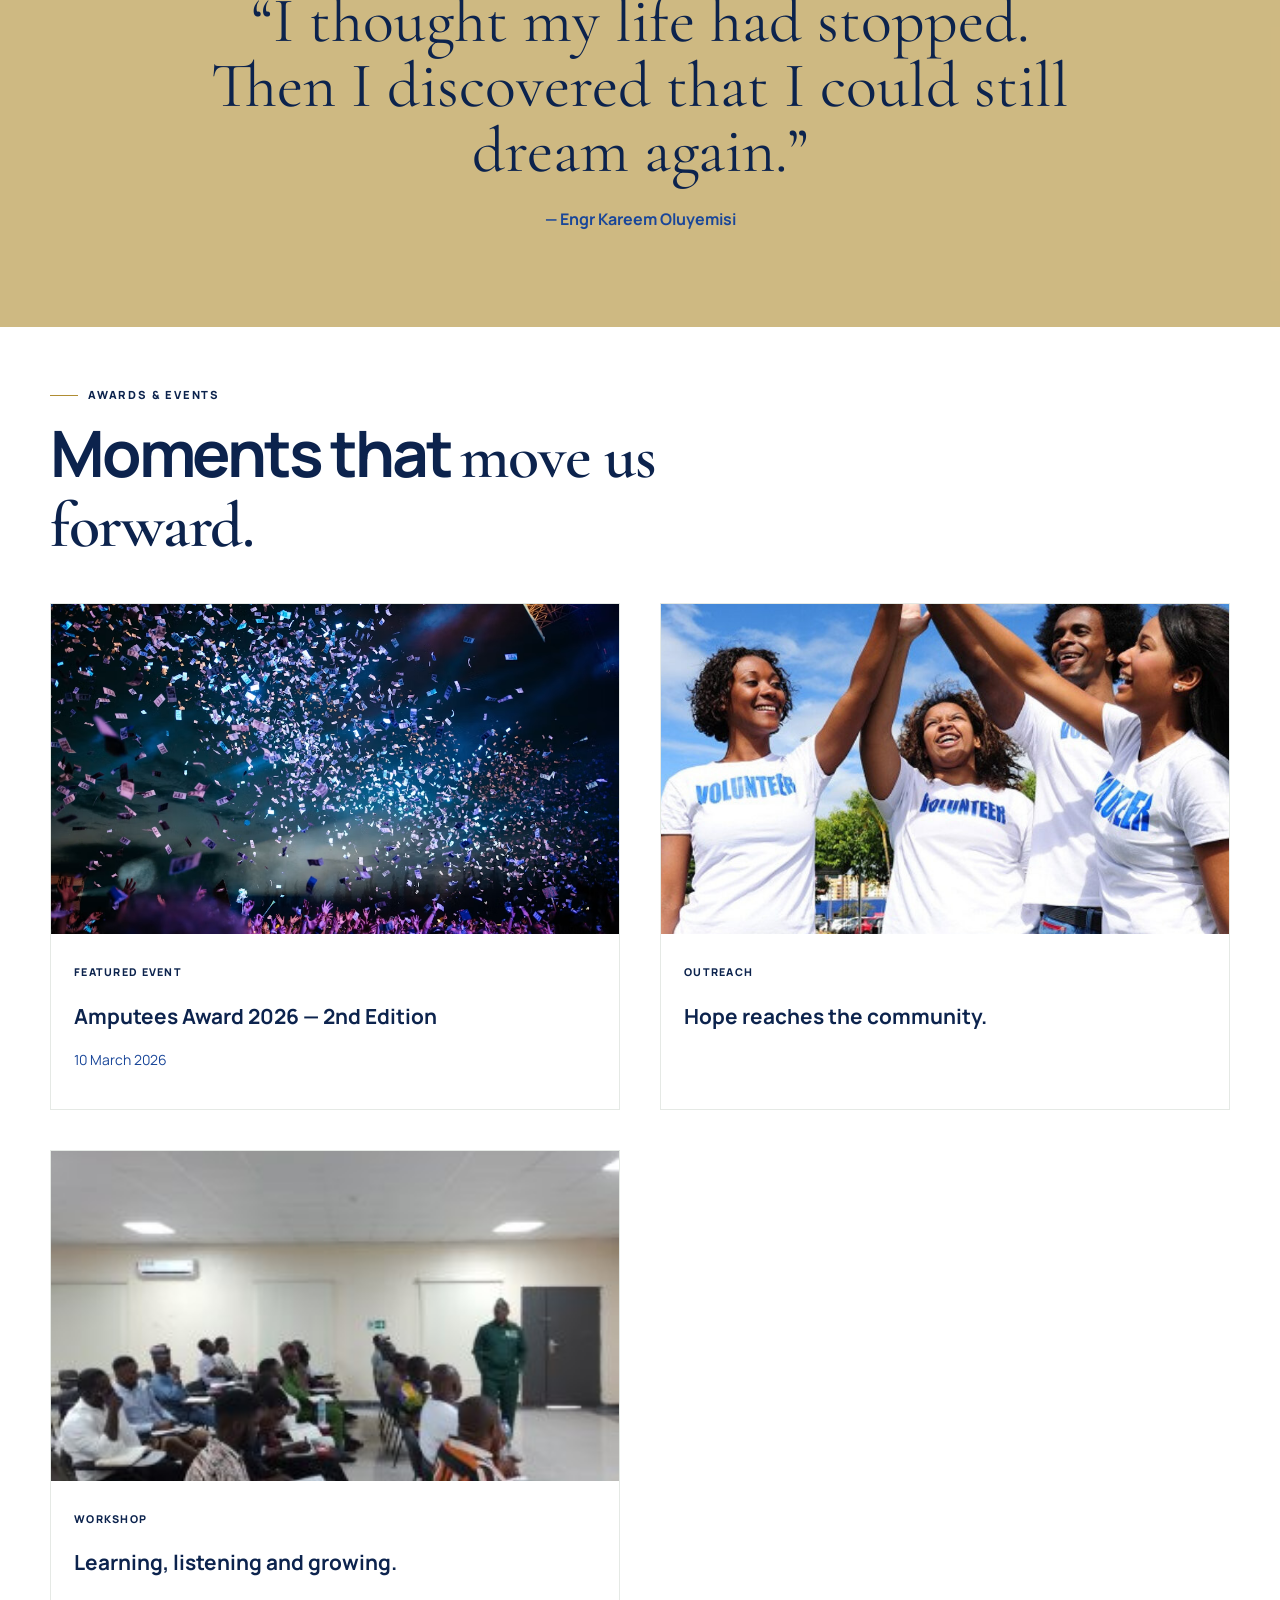
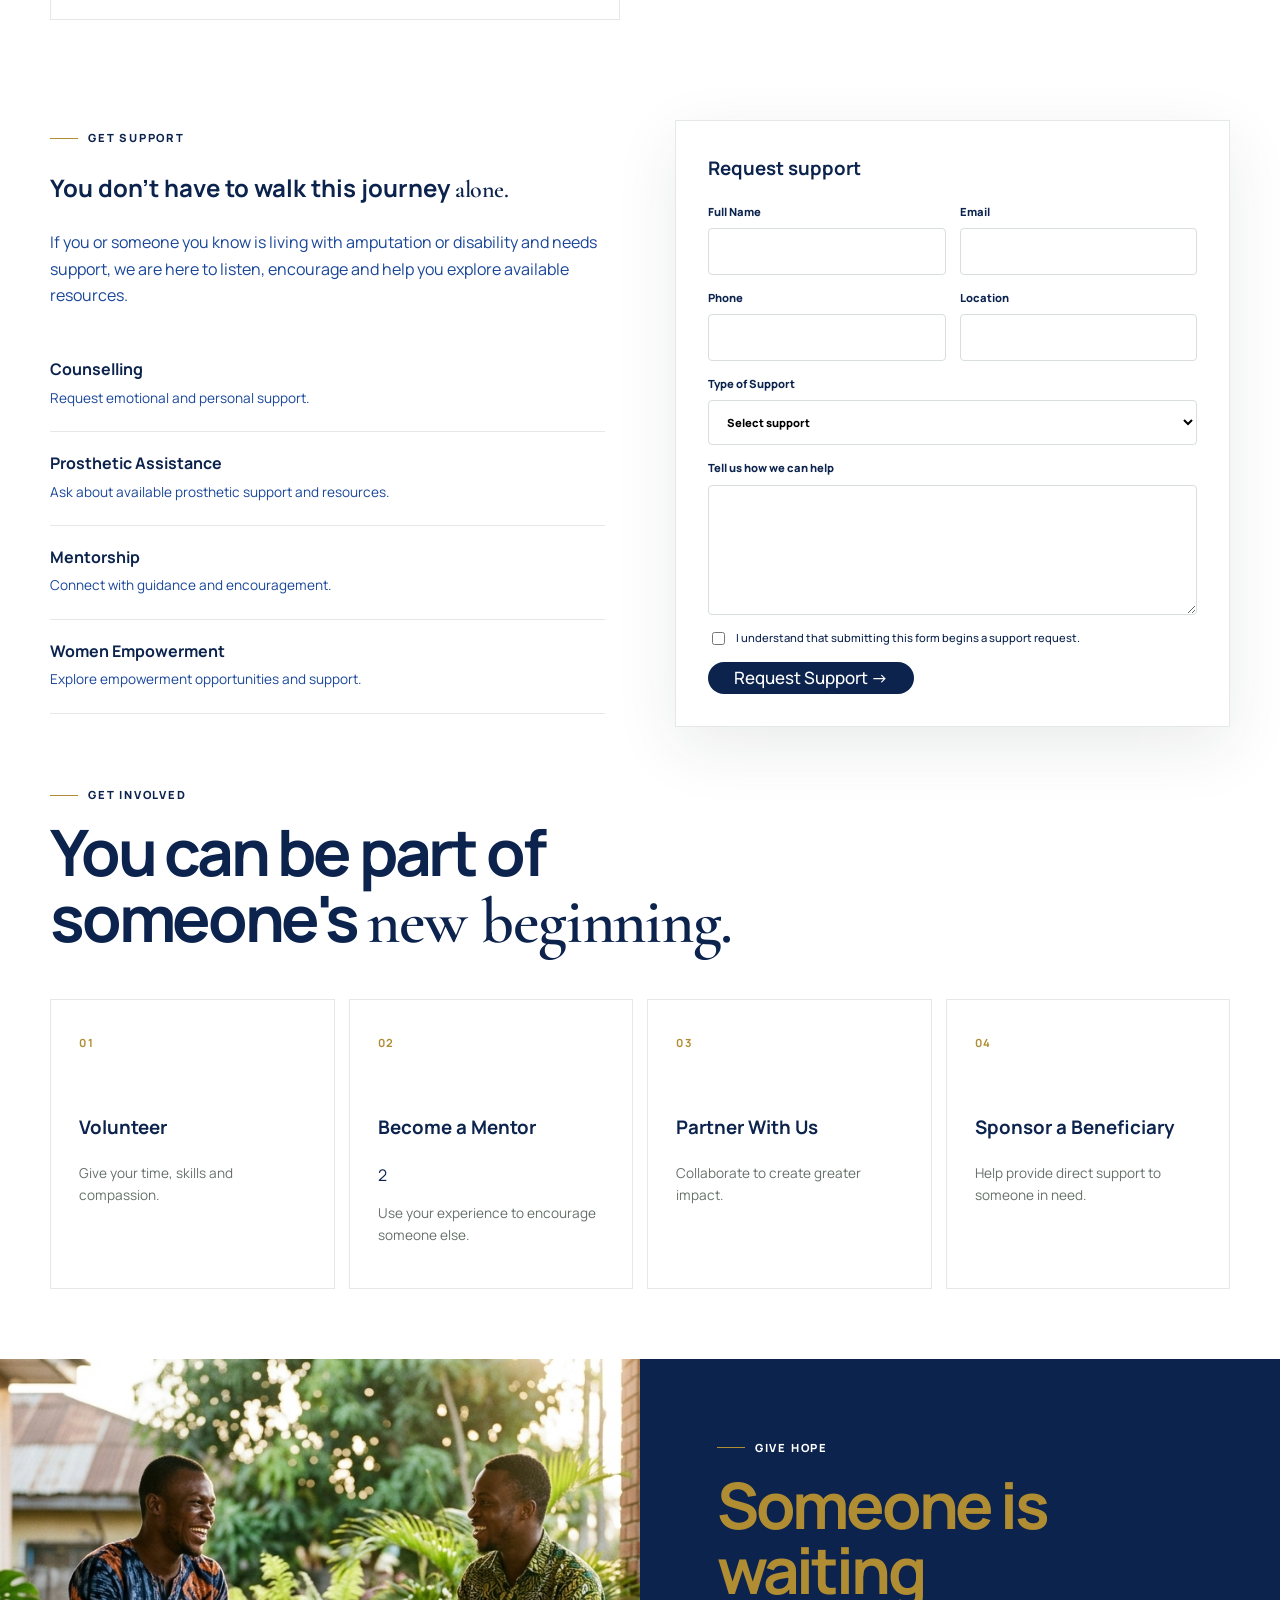
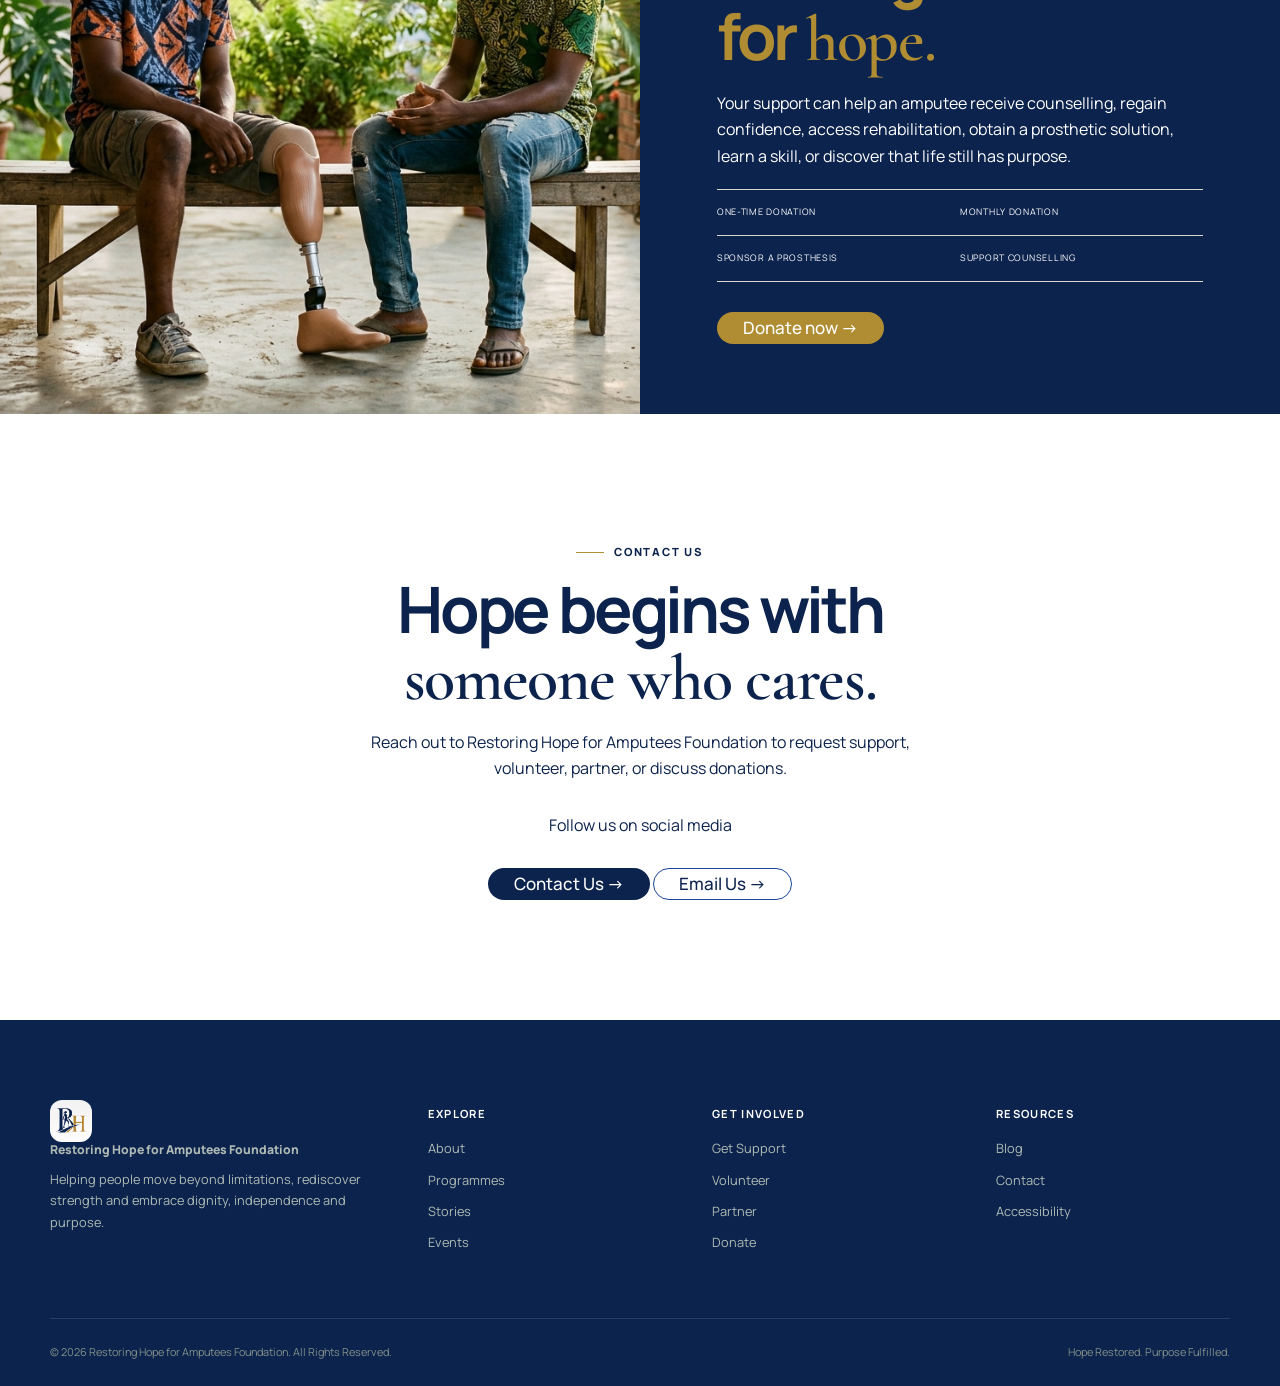
==== commit 48f41659: "Update print statement from 'Hello' to 'Goodbye'" ====
--- a/index.html
+++ b/index.html
@@ -8,7 +8,6 @@
     <link rel="preconnect" href="https://fonts.gstatic.com" crossorigin>
     <link href="https://fonts.googleapis.com/css2?family=Cormorant+Garamond:wght@500;600;700&family=Manrope:wght@400;500;600;700;800&display=swap" rel="stylesheet">
     <link rel="stylesheet" href="style.css">
-    <script src="https://www.youtube.com/iframe_api"></script>
     <script src="script.js" defer></script>
 </head>
 <body>
@@ -164,12 +163,6 @@
                         <!-- Video Overlay -->
                         <div class="video-overlay" id="videoOverlay">
                             <span class="video-label">FOUNDER'S STORY</span>
-                            </button>
-
-                            <p class="video-quote">
-                                “I lost a limb.<br>
-                                I didn't lose my purpose.”
-                            </p>
                         </div>
                     </div>
 
--- a/style.css
+++ b/style.css
@@ -424,37 +424,34 @@
 /* =========================
    VIDEO OVERLAY
 ========================= */
-
 .video-overlay {
-  position: absolute;
-  inset: 0;
-
-  display: flex;
-  flex-direction: column;
-
-  justify-content: center;
-  align-items: center;
-
-  text-align: center;
-
-  padding: 30px;
-
-  background:
-    linear-gradient(
-      to bottom,
-      rgba(0,0,0,0.25),
-      rgba(0,0,0,0.65)
+    position: absolute;
+    inset: 0;
+    z-index: 2;
+
+    display: flex;
+    flex-direction: column;
+    justify-content: center;
+    align-items: center;
+
+    text-align: center;
+    padding: 30px;
+
+    background: linear-gradient(
+        to bottom,
+        rgba(0, 0, 0, 0.25),
+        rgba(0, 0, 0, 0.65)
     );
 
-  transition: opacity 0.35s ease;
-  pointer-events: none;
+    transition: opacity 0.4s ease, visibility 0.4s ease;
+
+    pointer-events: none;
 }
 
 .video-overlay.hidden {
-  opacity: 0;
-  pointer-events: none;
-}
-
+    opacity: 0;
+    visibility: hidden;
+    }
 
 /* Label */
 
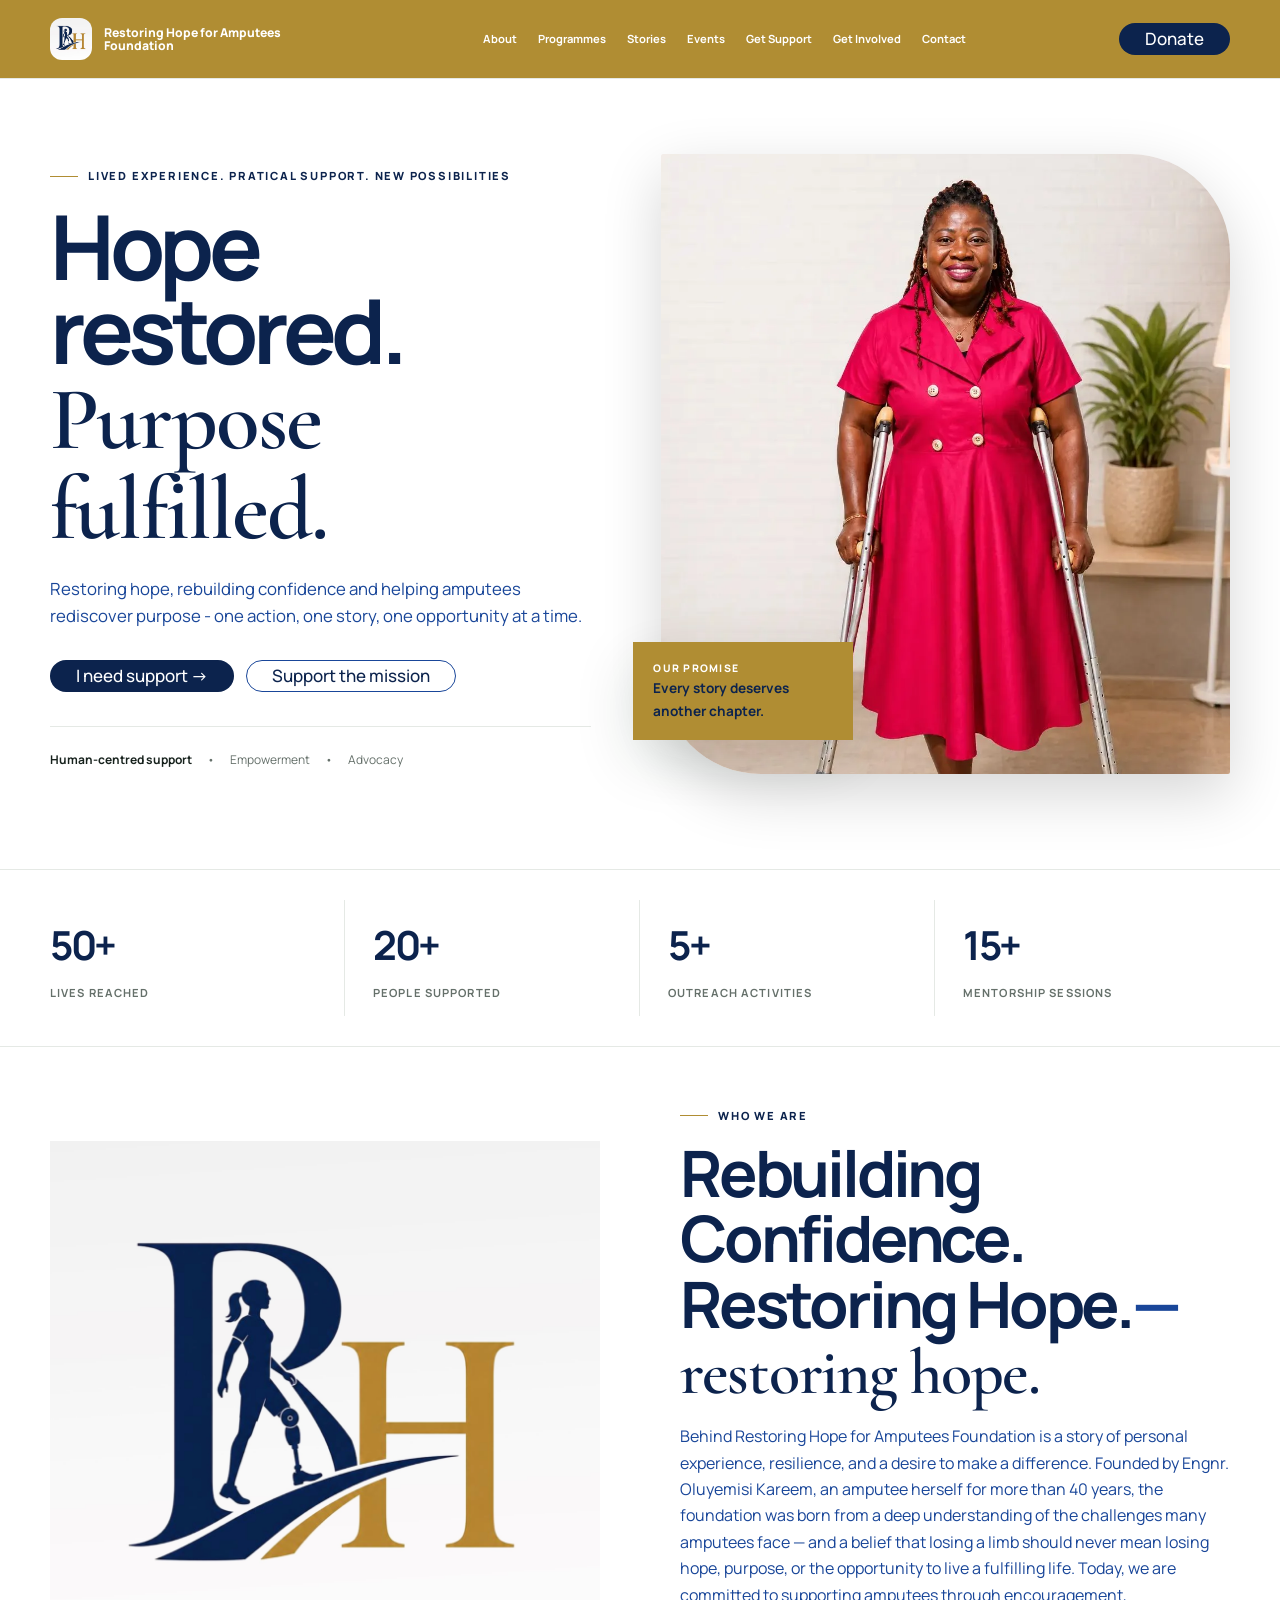
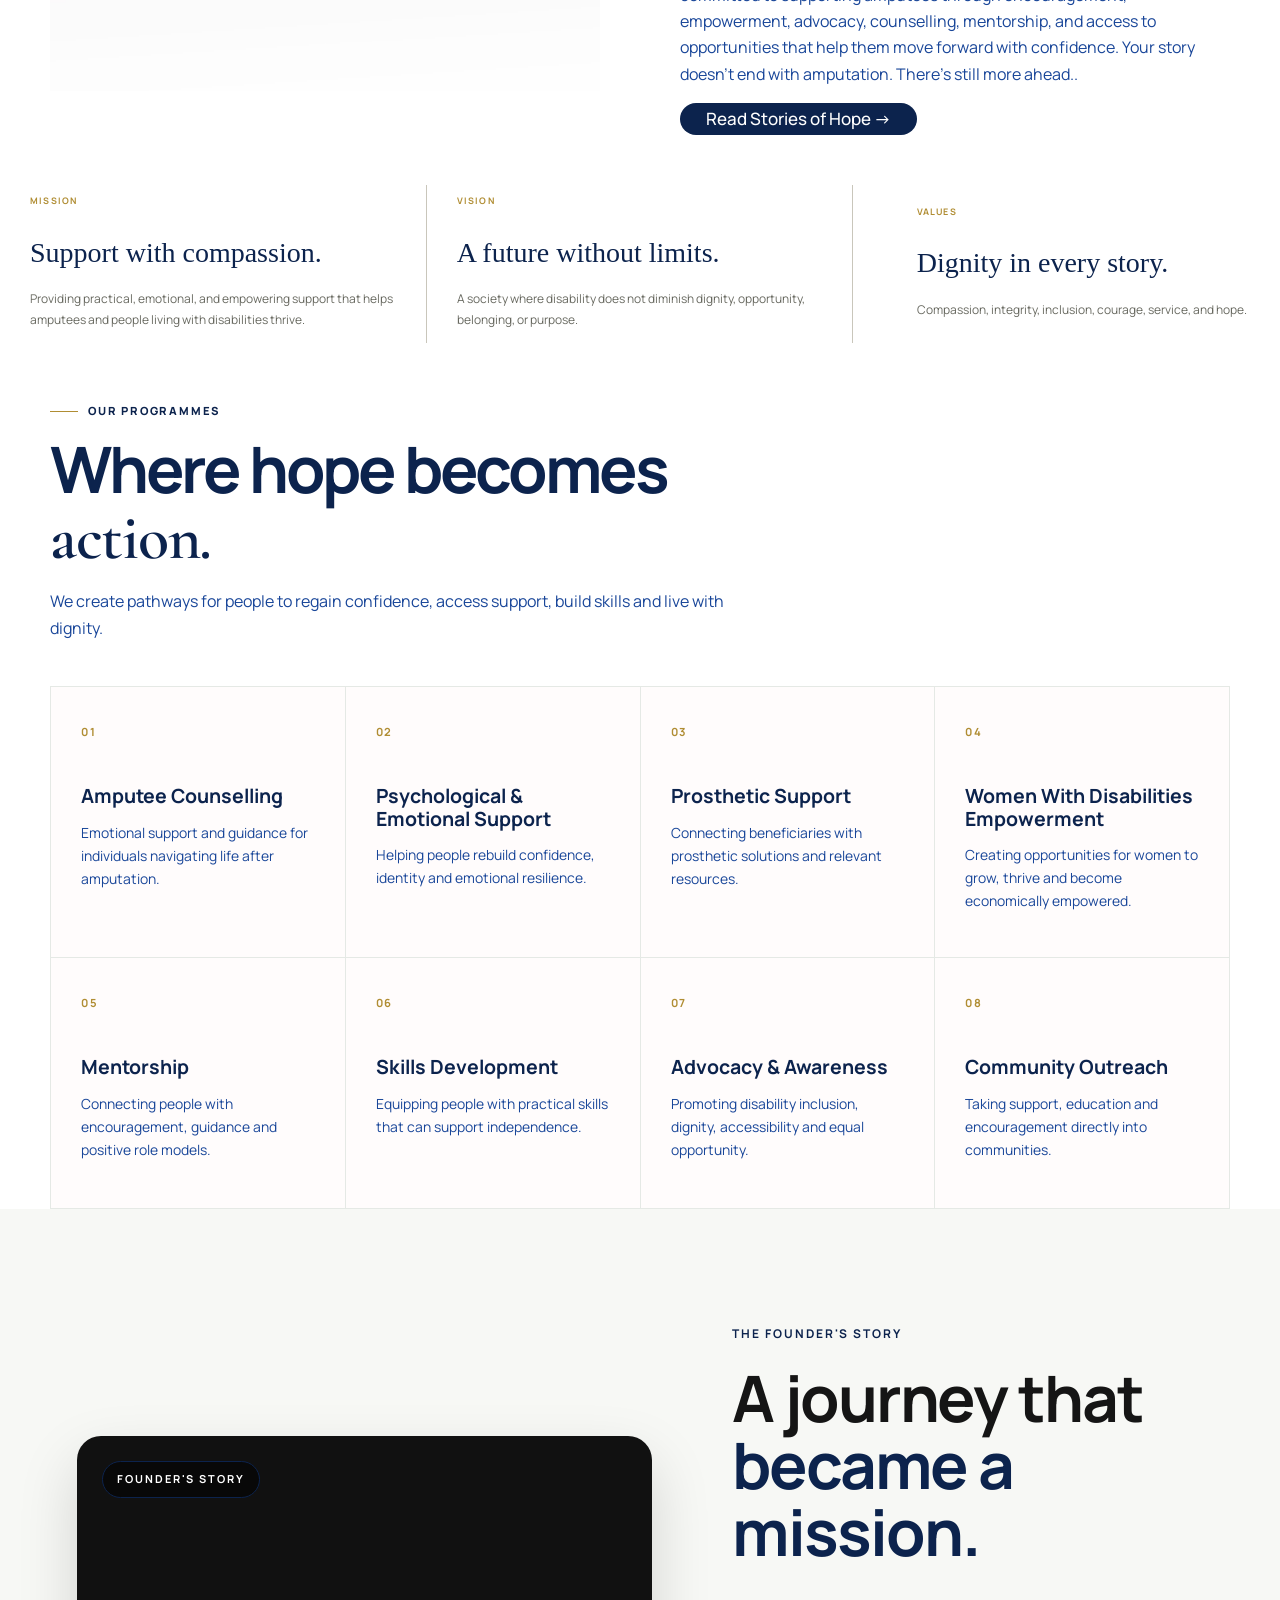
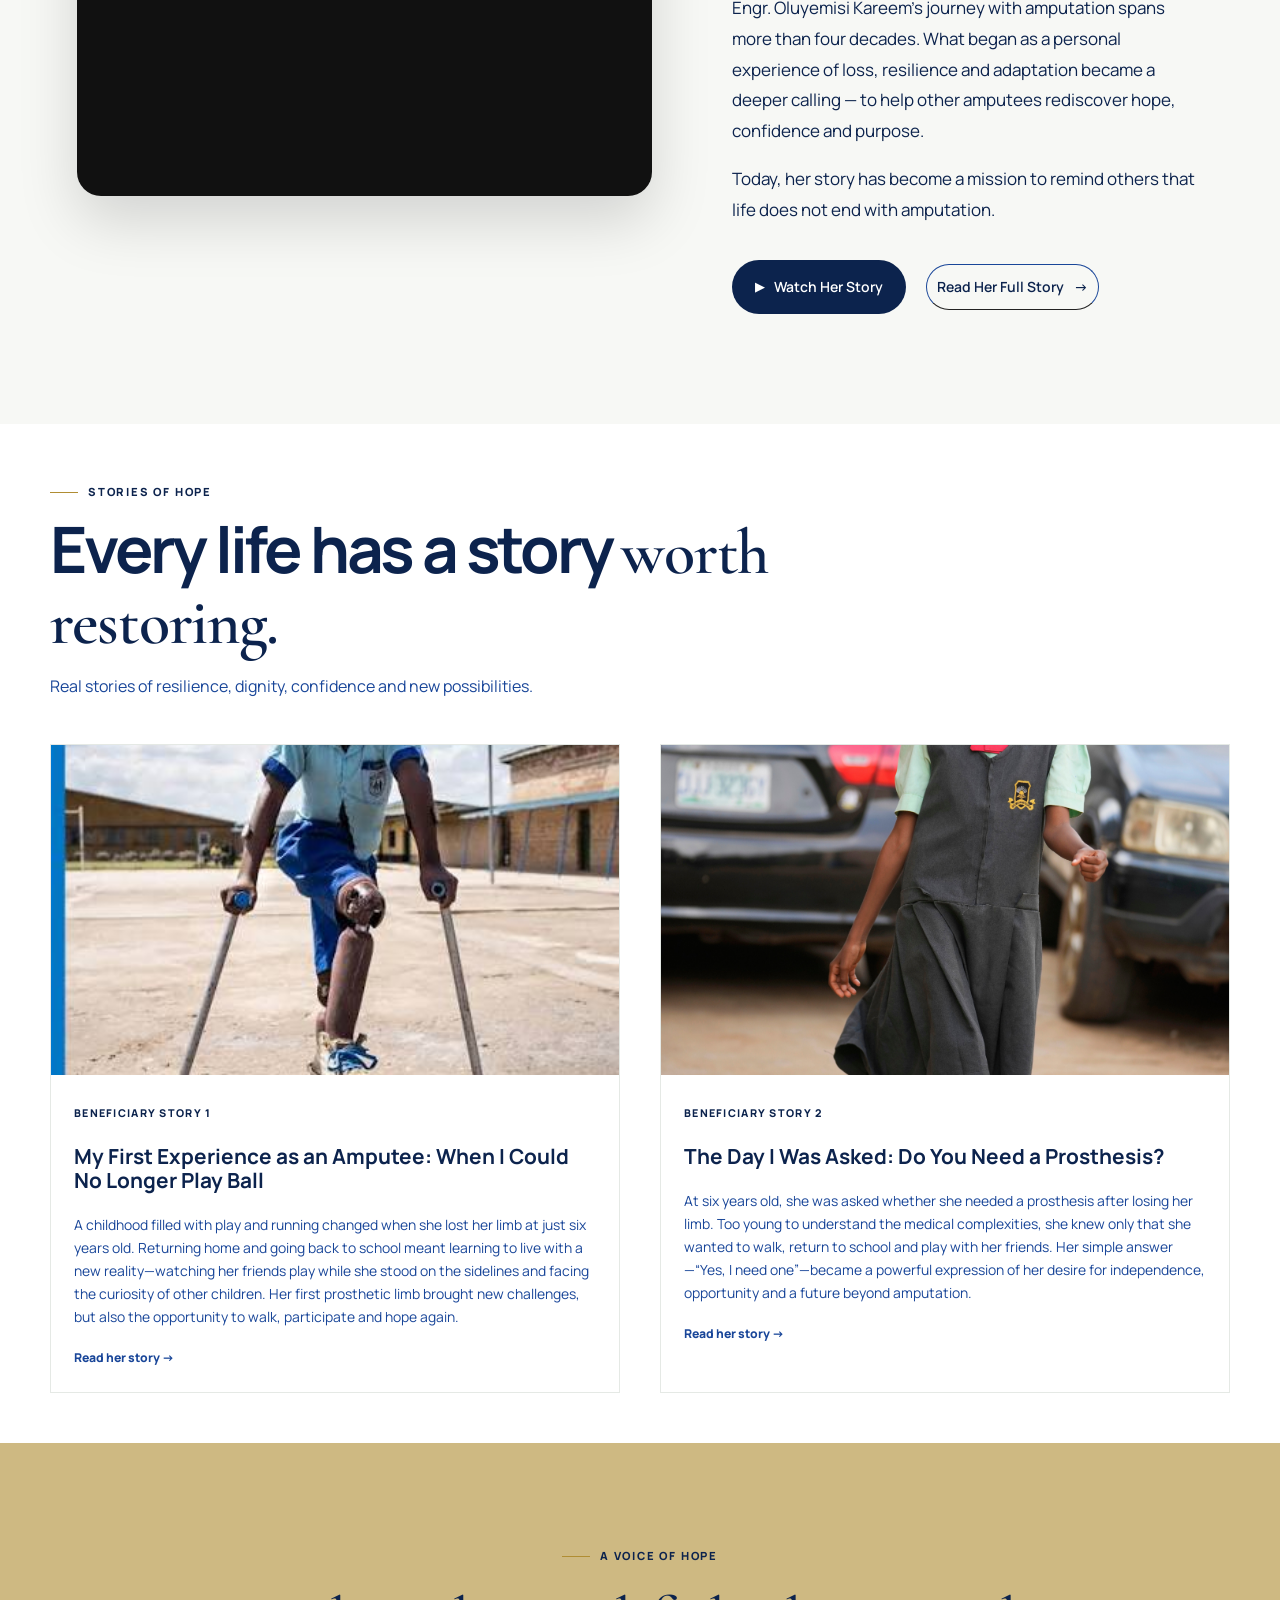
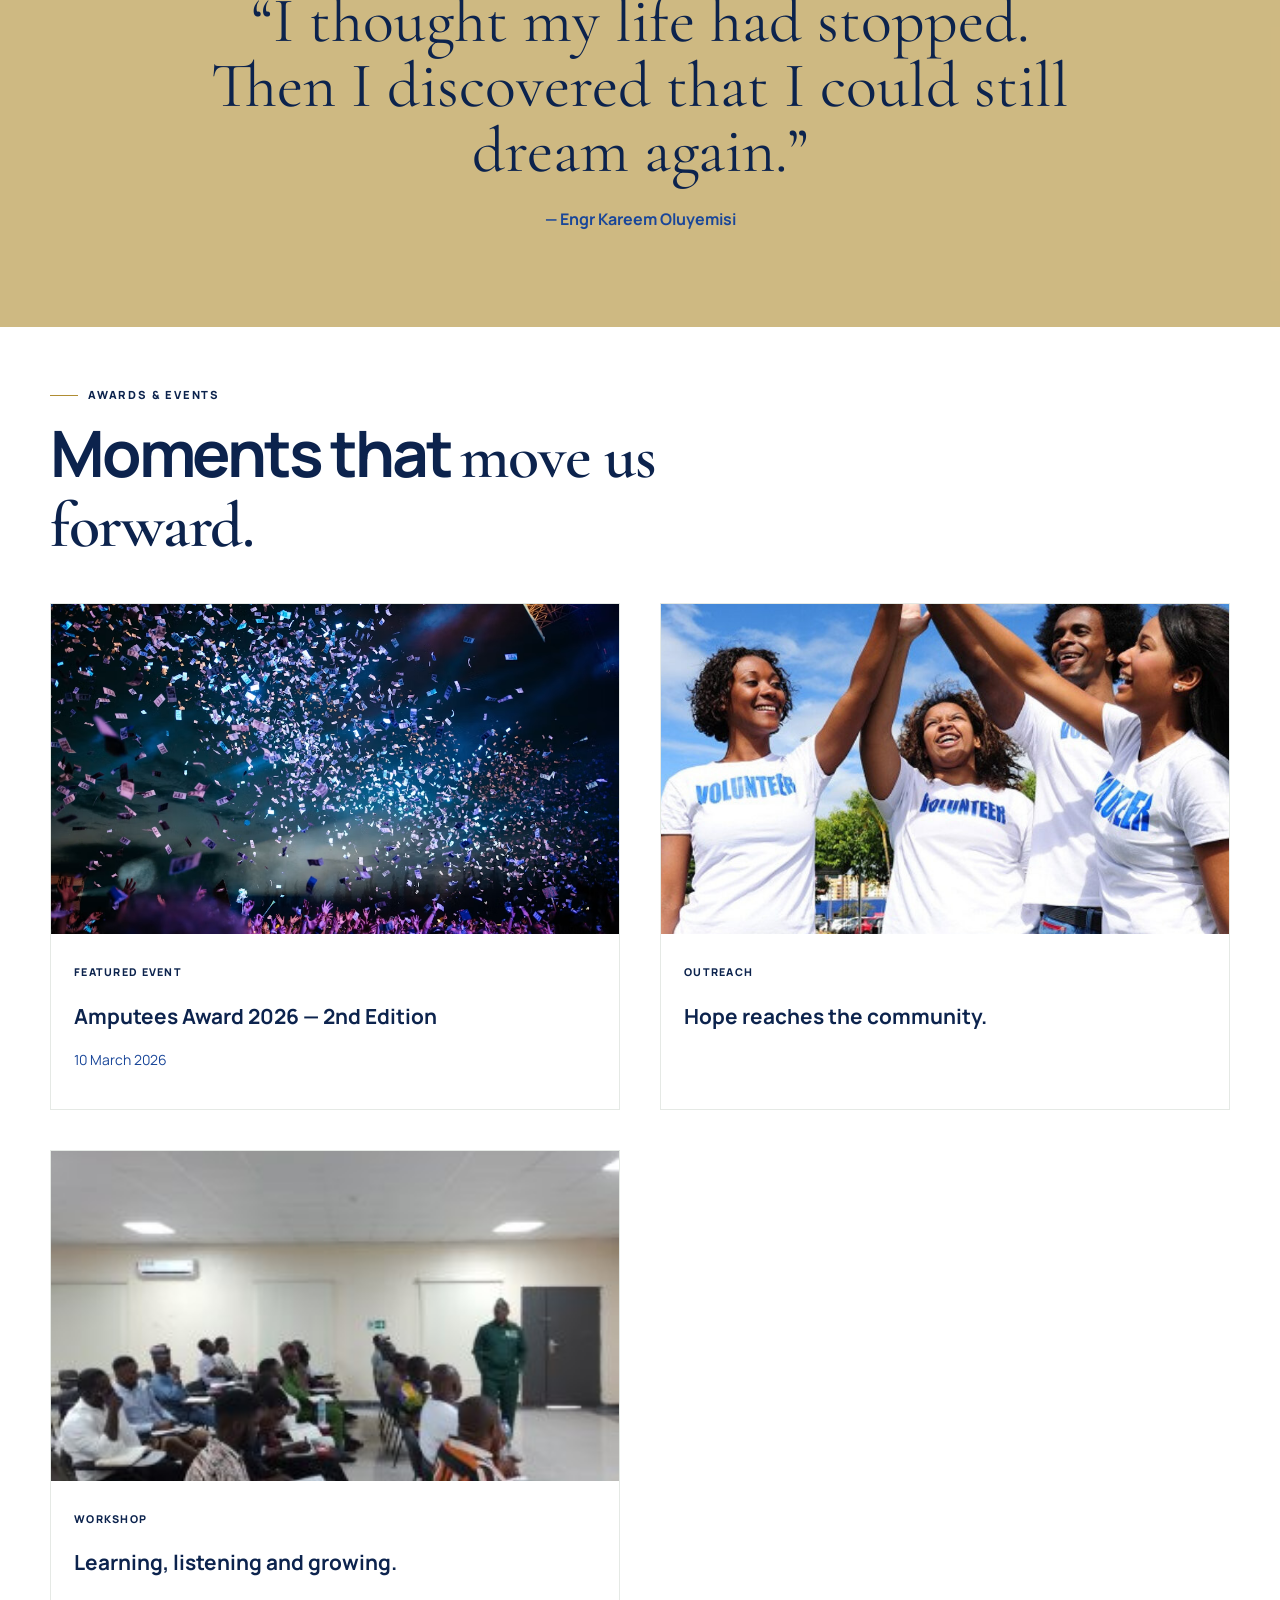
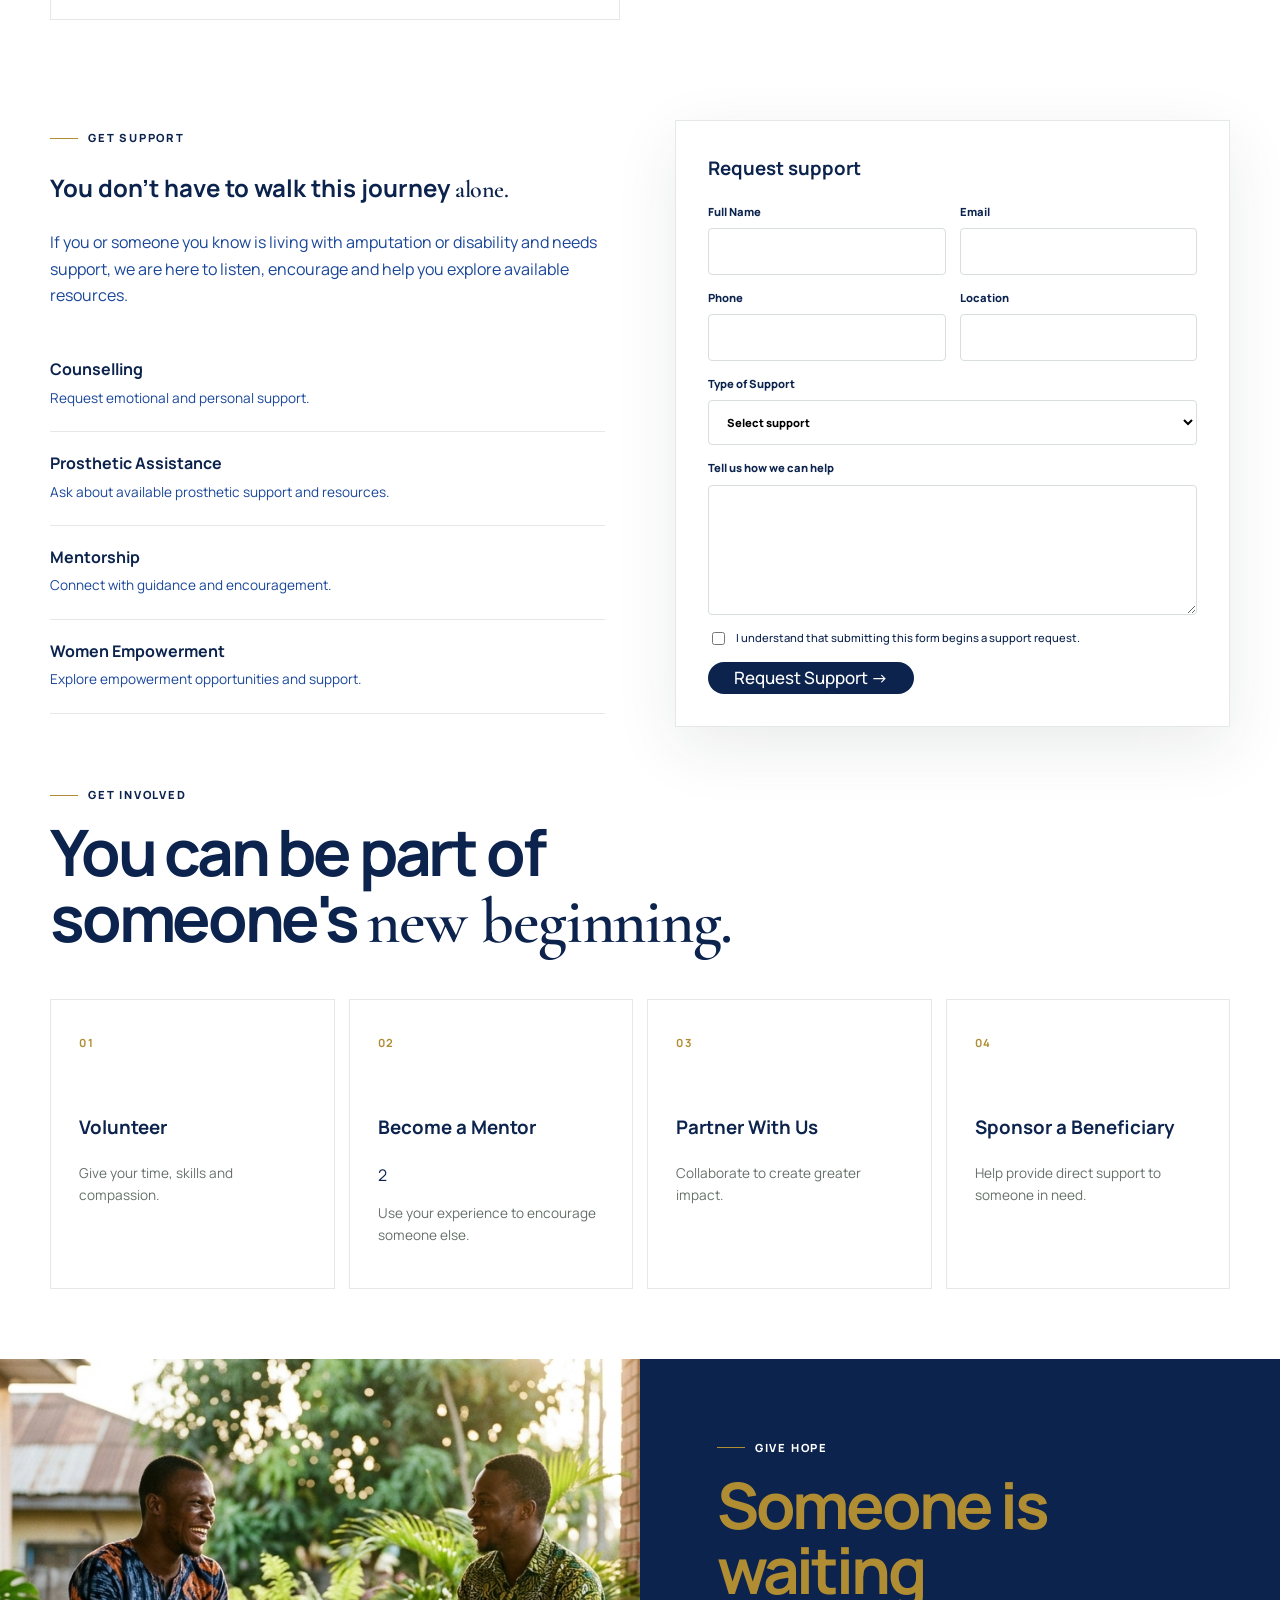
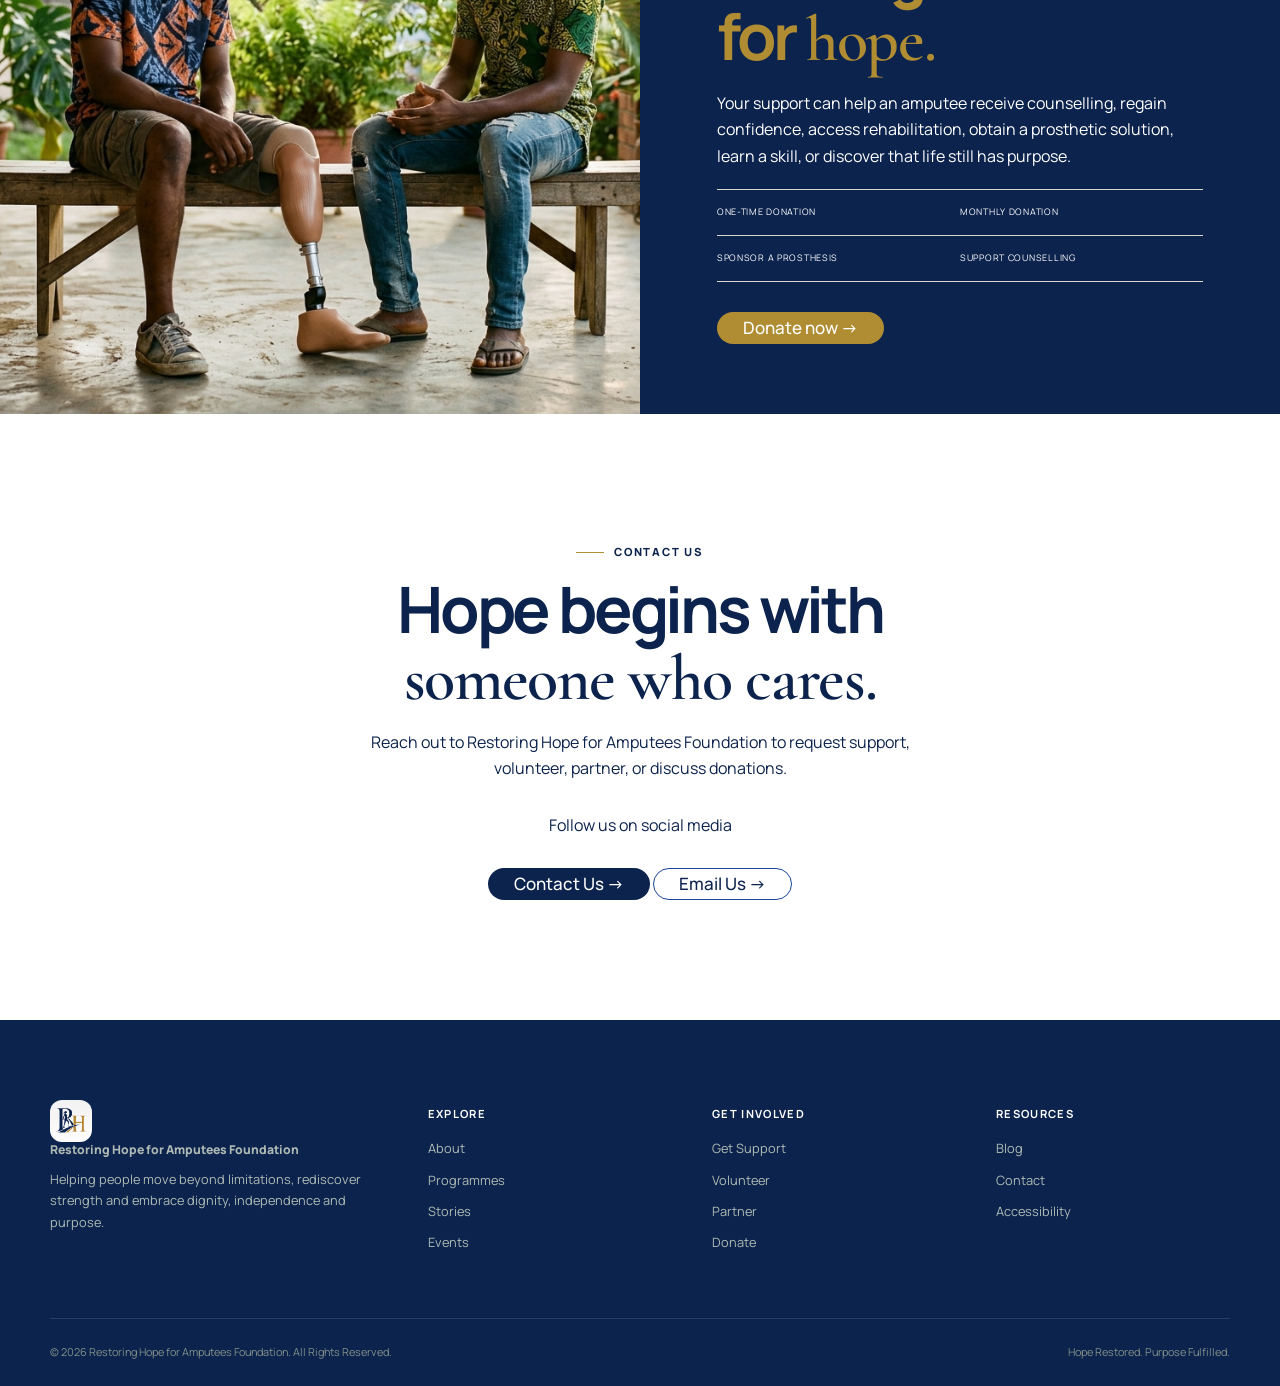
==== commit f984a2bb: "Update print statement from 'Hello' to 'Goodbye'" ====
--- a/index.html
+++ b/index.html
@@ -154,7 +154,7 @@
                     <div class="founder-video">
                         <iframe
                            id="founderVideo"
-                           src="https://www.youtube.com/embed/kzWHenvsl9E?enablejsapi=1"
+                           src="https://www.youtube.com/embed/kzWHenvsl9E"
                            title="Engr. Oluyemisi Kareem's Founder Story"
                            allow="accelerometer; autoplay; clipboard-write; encrypted-media; gyroscope; picture-in-picture; web-share"
                            allowfullscreen>
--- a/style.css
+++ b/style.css
@@ -437,11 +437,11 @@
     text-align: center;
     padding: 30px;
 
-    background: linear-gradient(
+   /* background: linear-gradient(
         to bottom,
         rgba(0, 0, 0, 0.25),
         rgba(0, 0, 0, 0.65)
-    );
+    ); */
 
     transition: opacity 0.4s ease, visibility 0.4s ease;
 
@@ -472,19 +472,6 @@
   pointer-events: none;
 }
 
-/* Quote */
-
-.video-quote {
-  margin-top: 28px;
-
-  color: #fff;
-
-  font-size: clamp(18px, 2vw, 25px);
-
-  line-height: 1.4;
-
-  font-weight: 500;
-}
 /* =========================
    CONTENT
 ========================= */
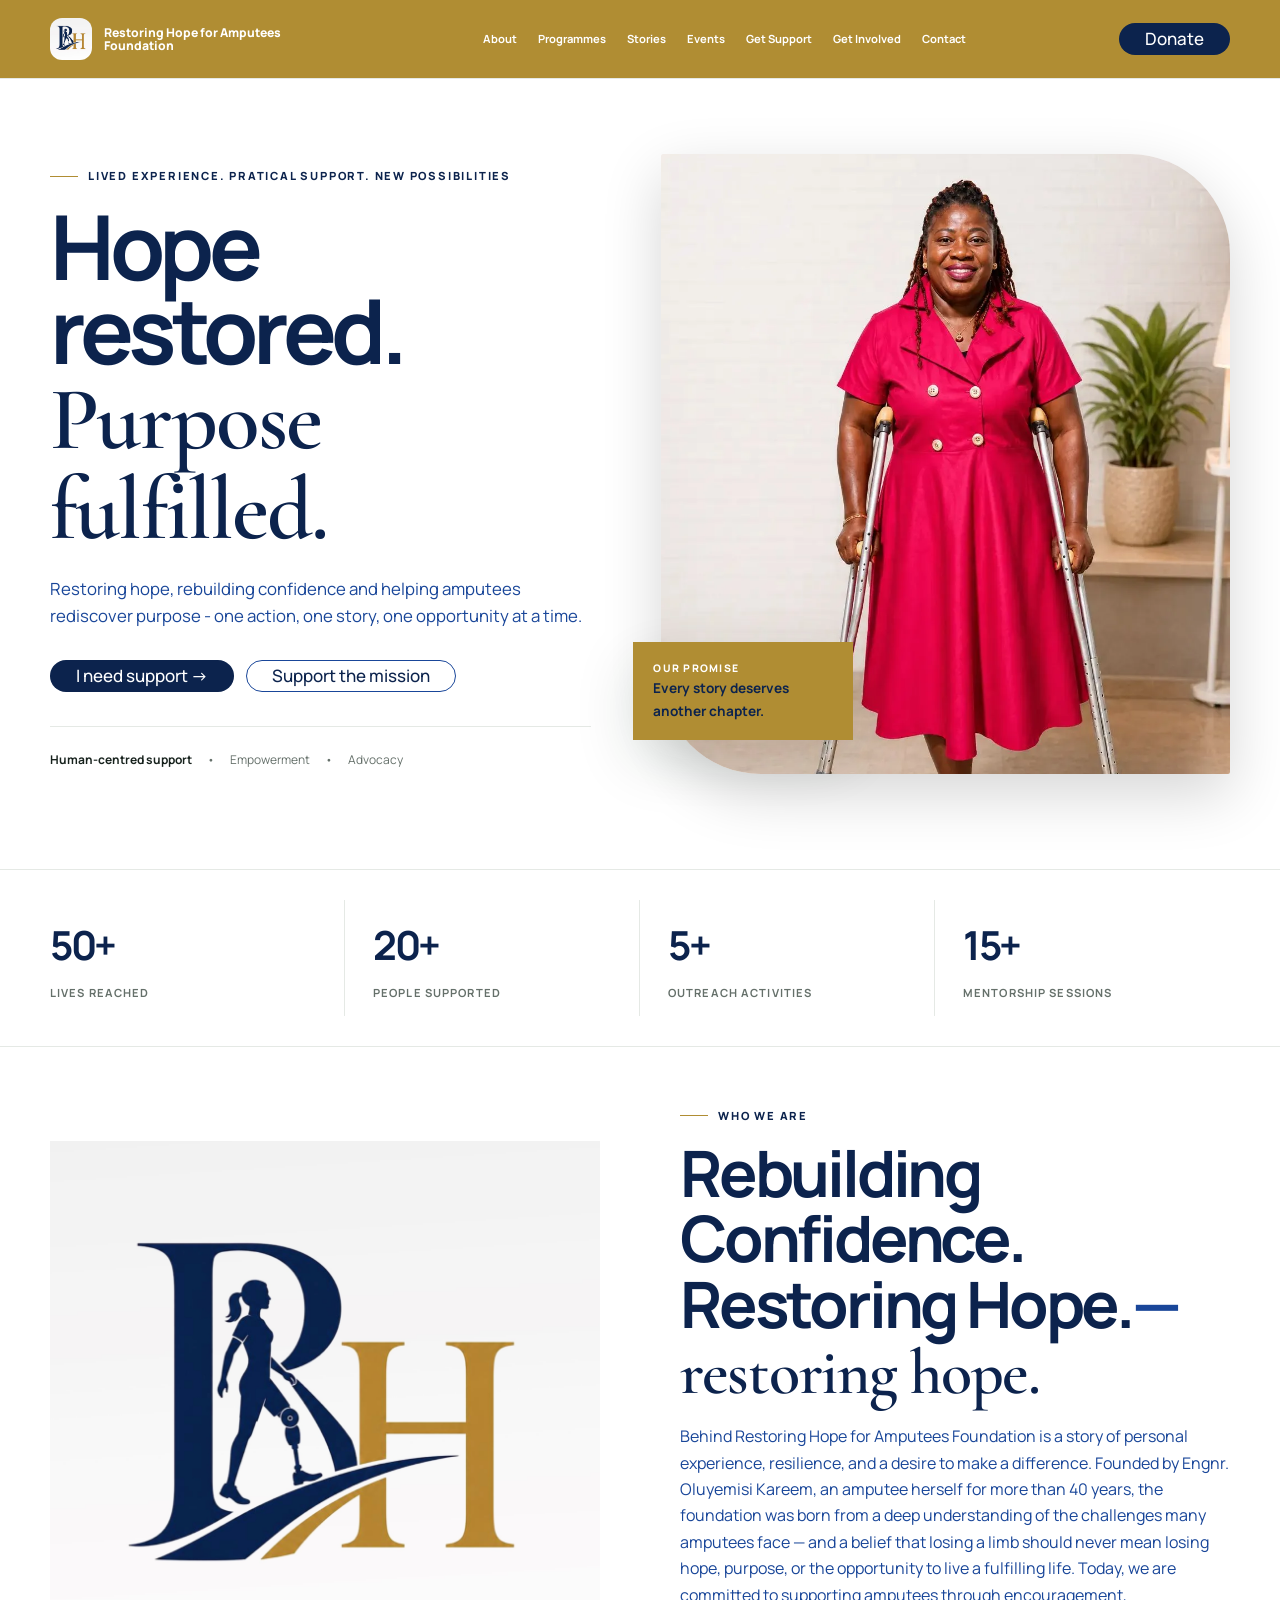
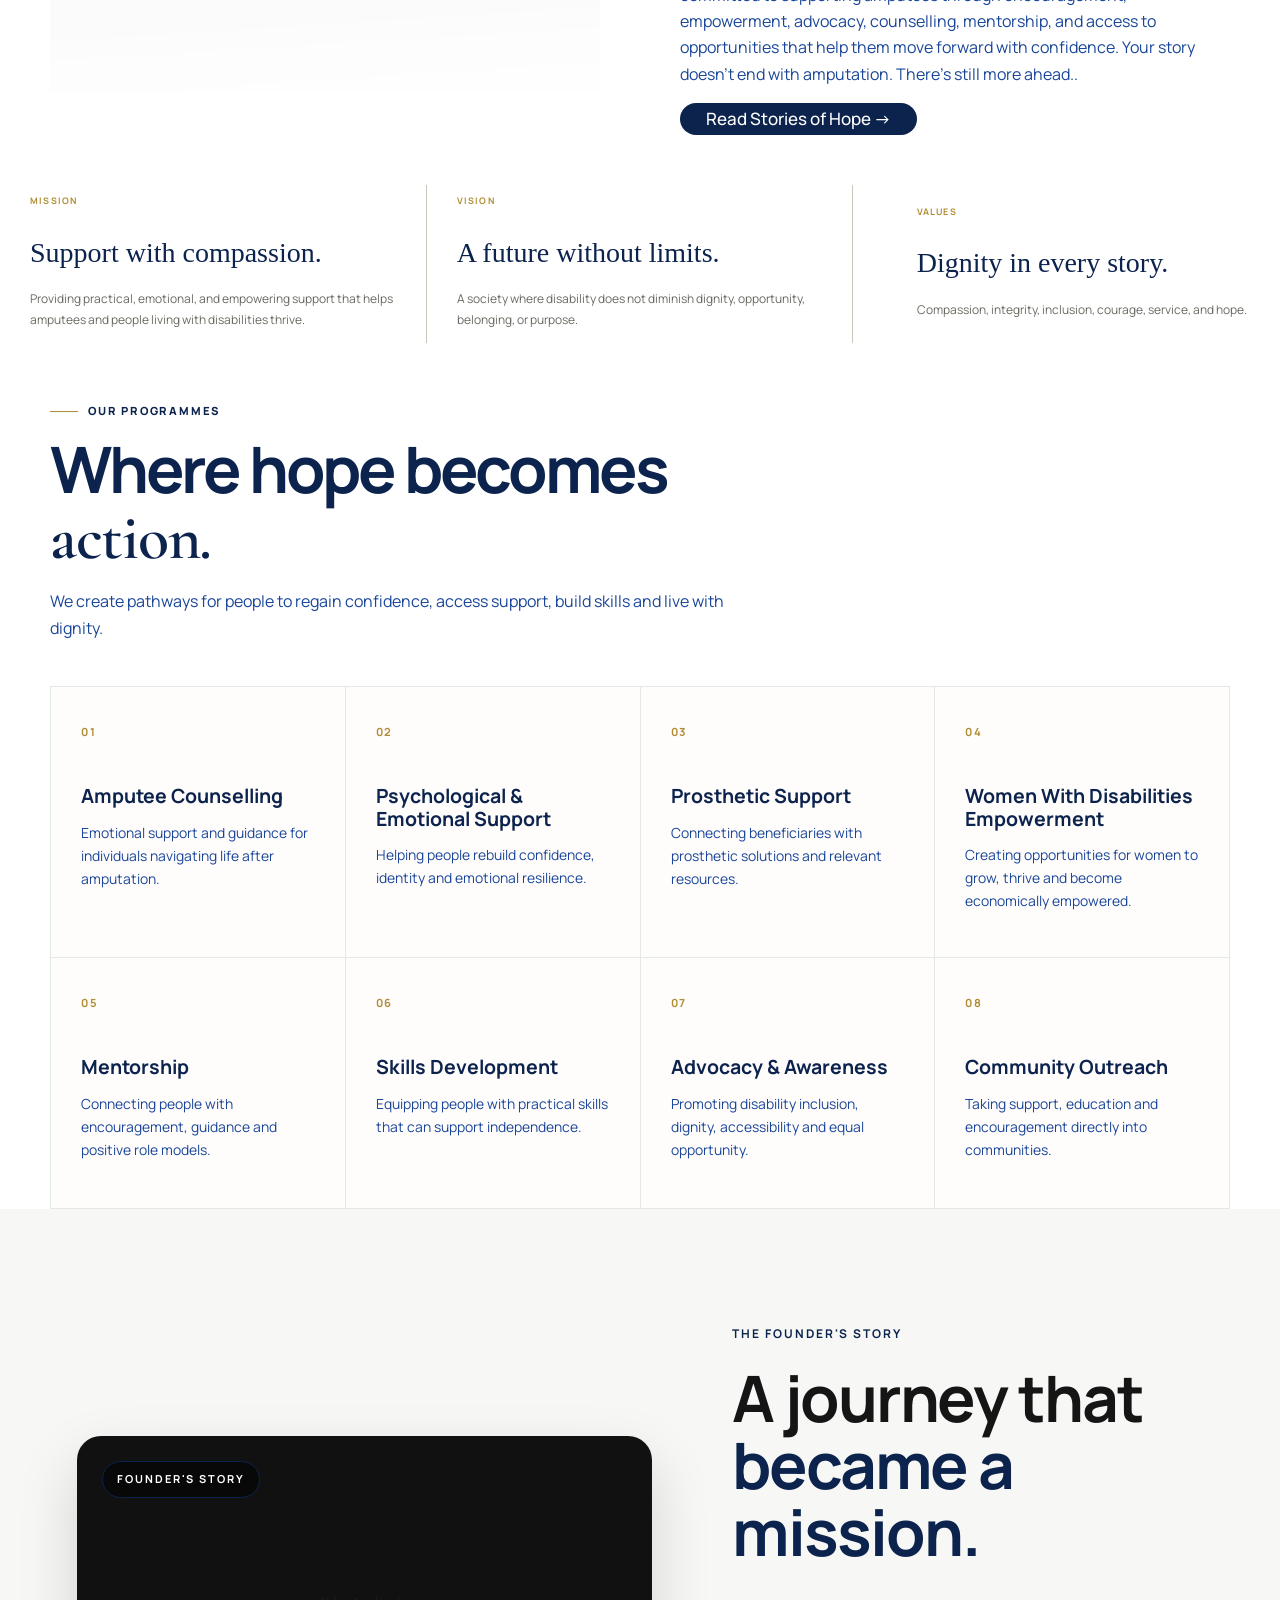
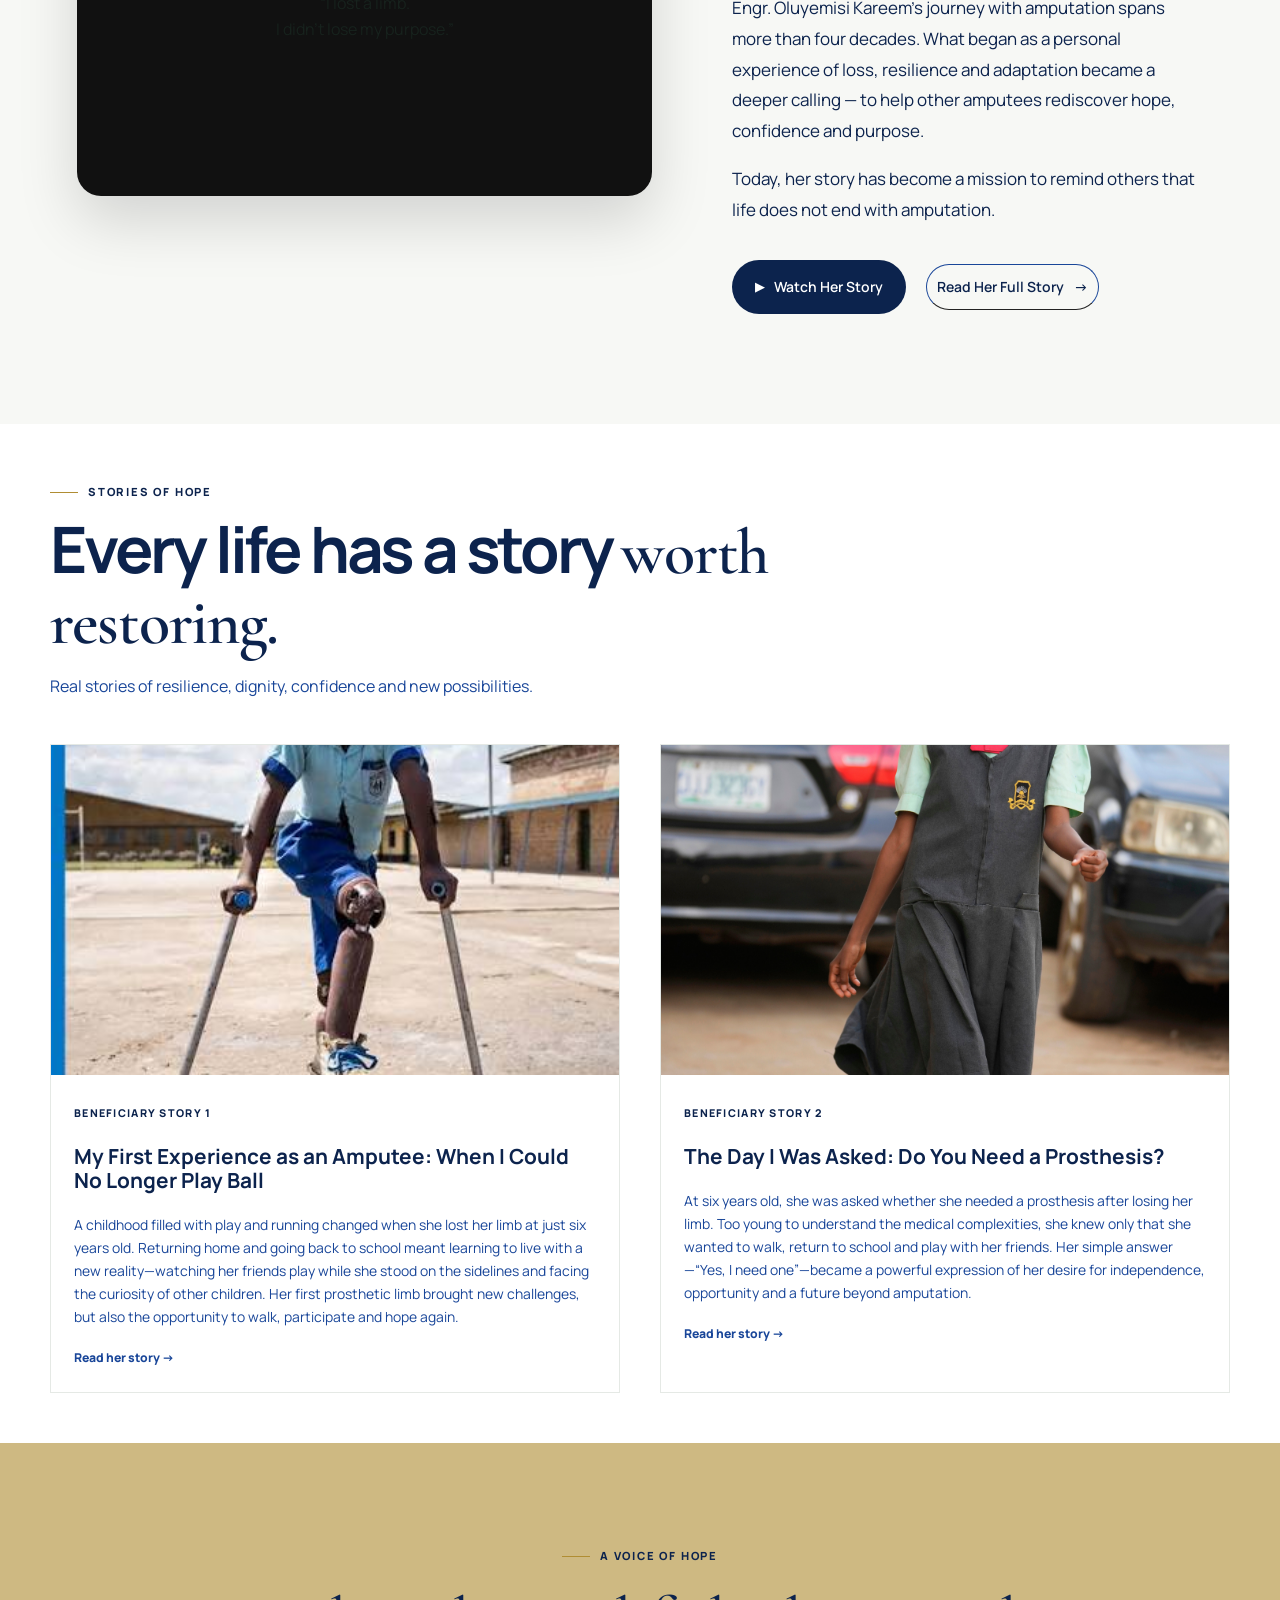
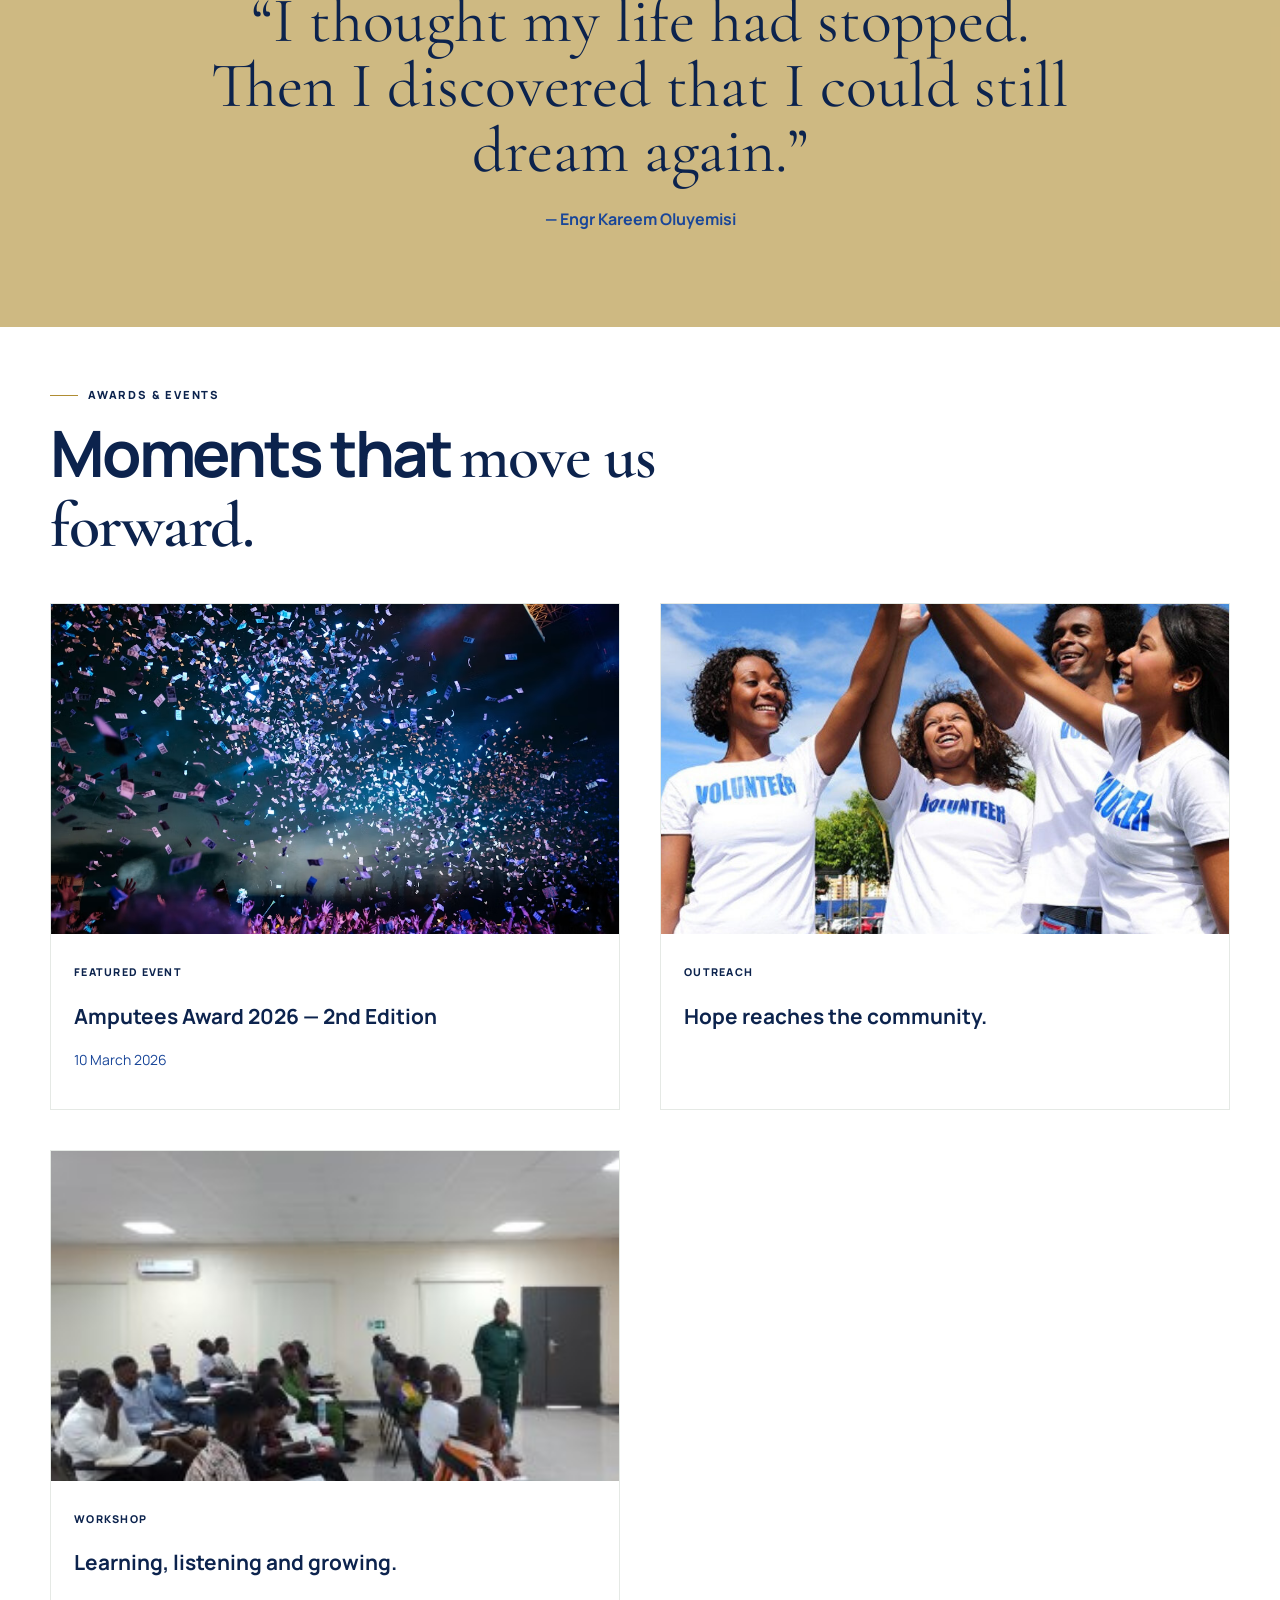
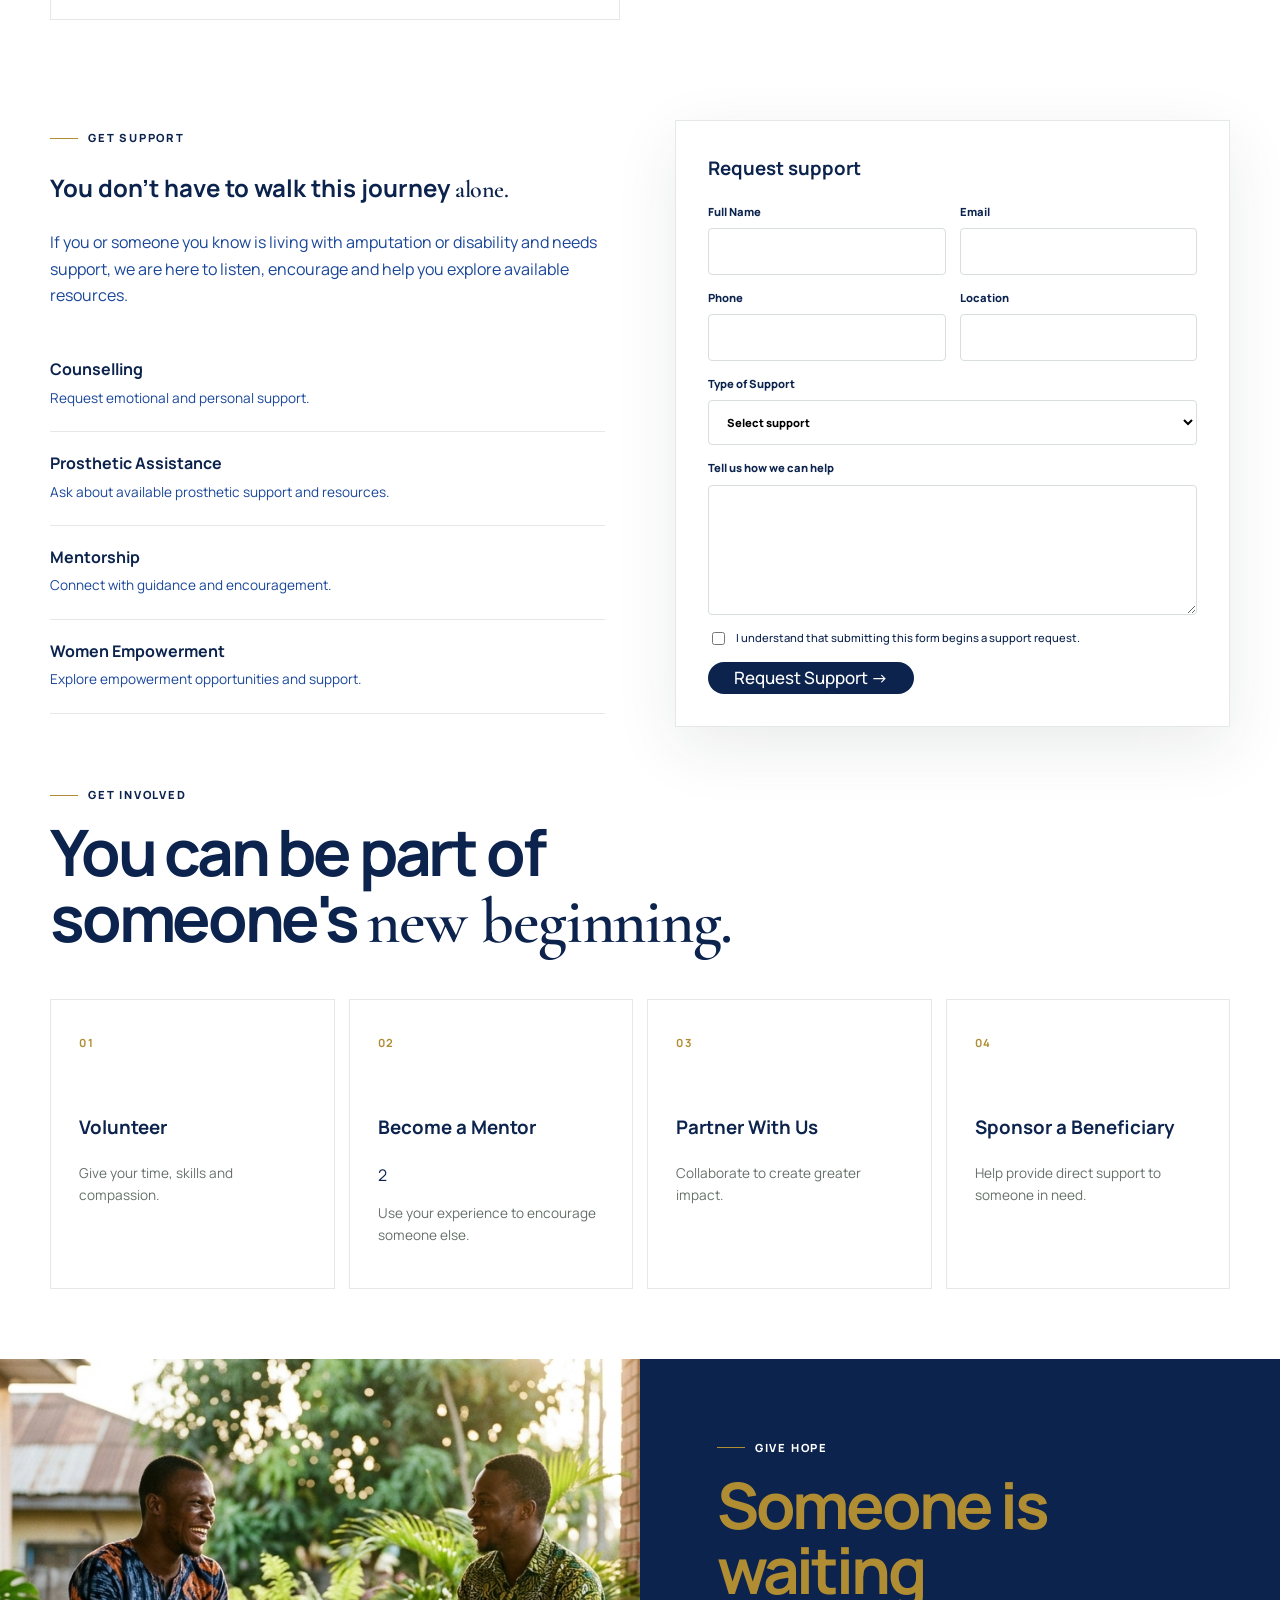
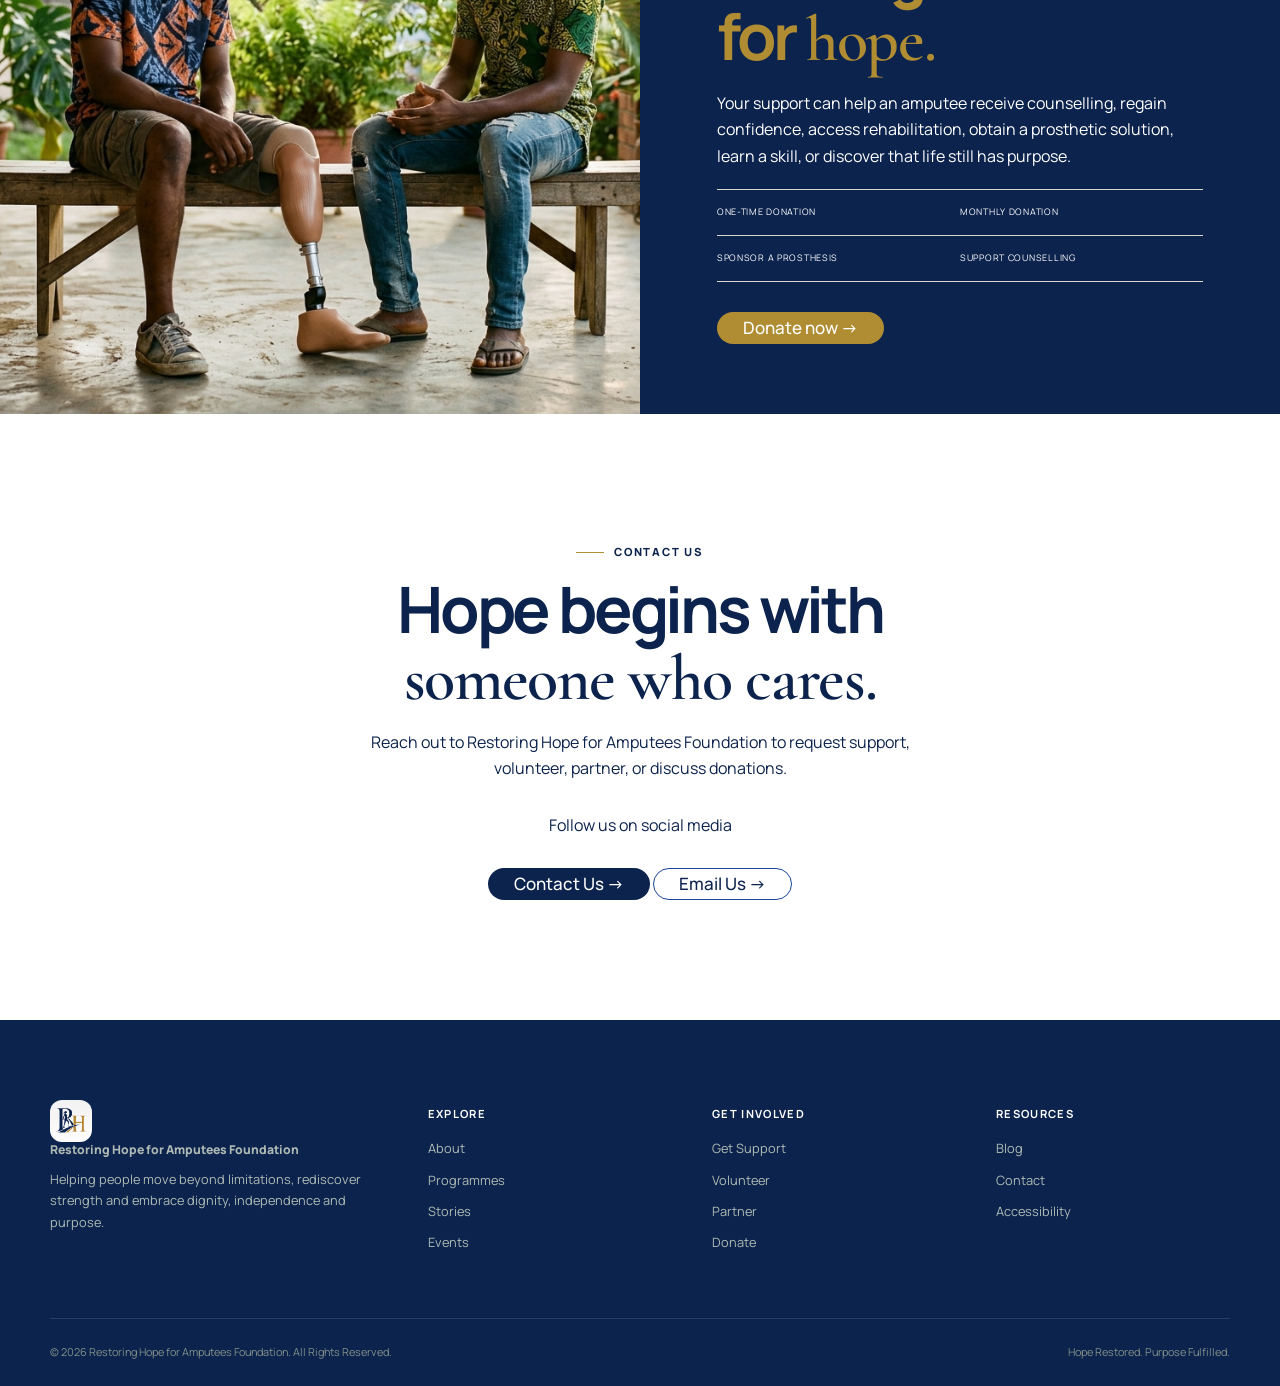
==== commit cef11a85: "Update index.html" ====
--- a/index.html
+++ b/index.html
@@ -154,7 +154,7 @@
                     <div class="founder-video">
                         <iframe
                            id="founderVideo"
-                           src="https://www.youtube.com/embed/kzWHenvsl9E"
+                           src="https://www.youtube.com/embed/kzWHenvsl9E?enablejsapi=1"
                            title="Engr. Oluyemisi Kareem's Founder Story"
                            allow="accelerometer; autoplay; clipboard-write; encrypted-media; gyroscope; picture-in-picture; web-share"
                            allowfullscreen>
@@ -163,6 +163,10 @@
                         <!-- Video Overlay -->
                         <div class="video-overlay" id="videoOverlay">
                             <span class="video-label">FOUNDER'S STORY</span>
+                            <p class="video-quote">
+                                “I lost a limb.<br>
+                                I didn't lose my purpose.”
+                            </p>
                         </div>
                     </div>
 
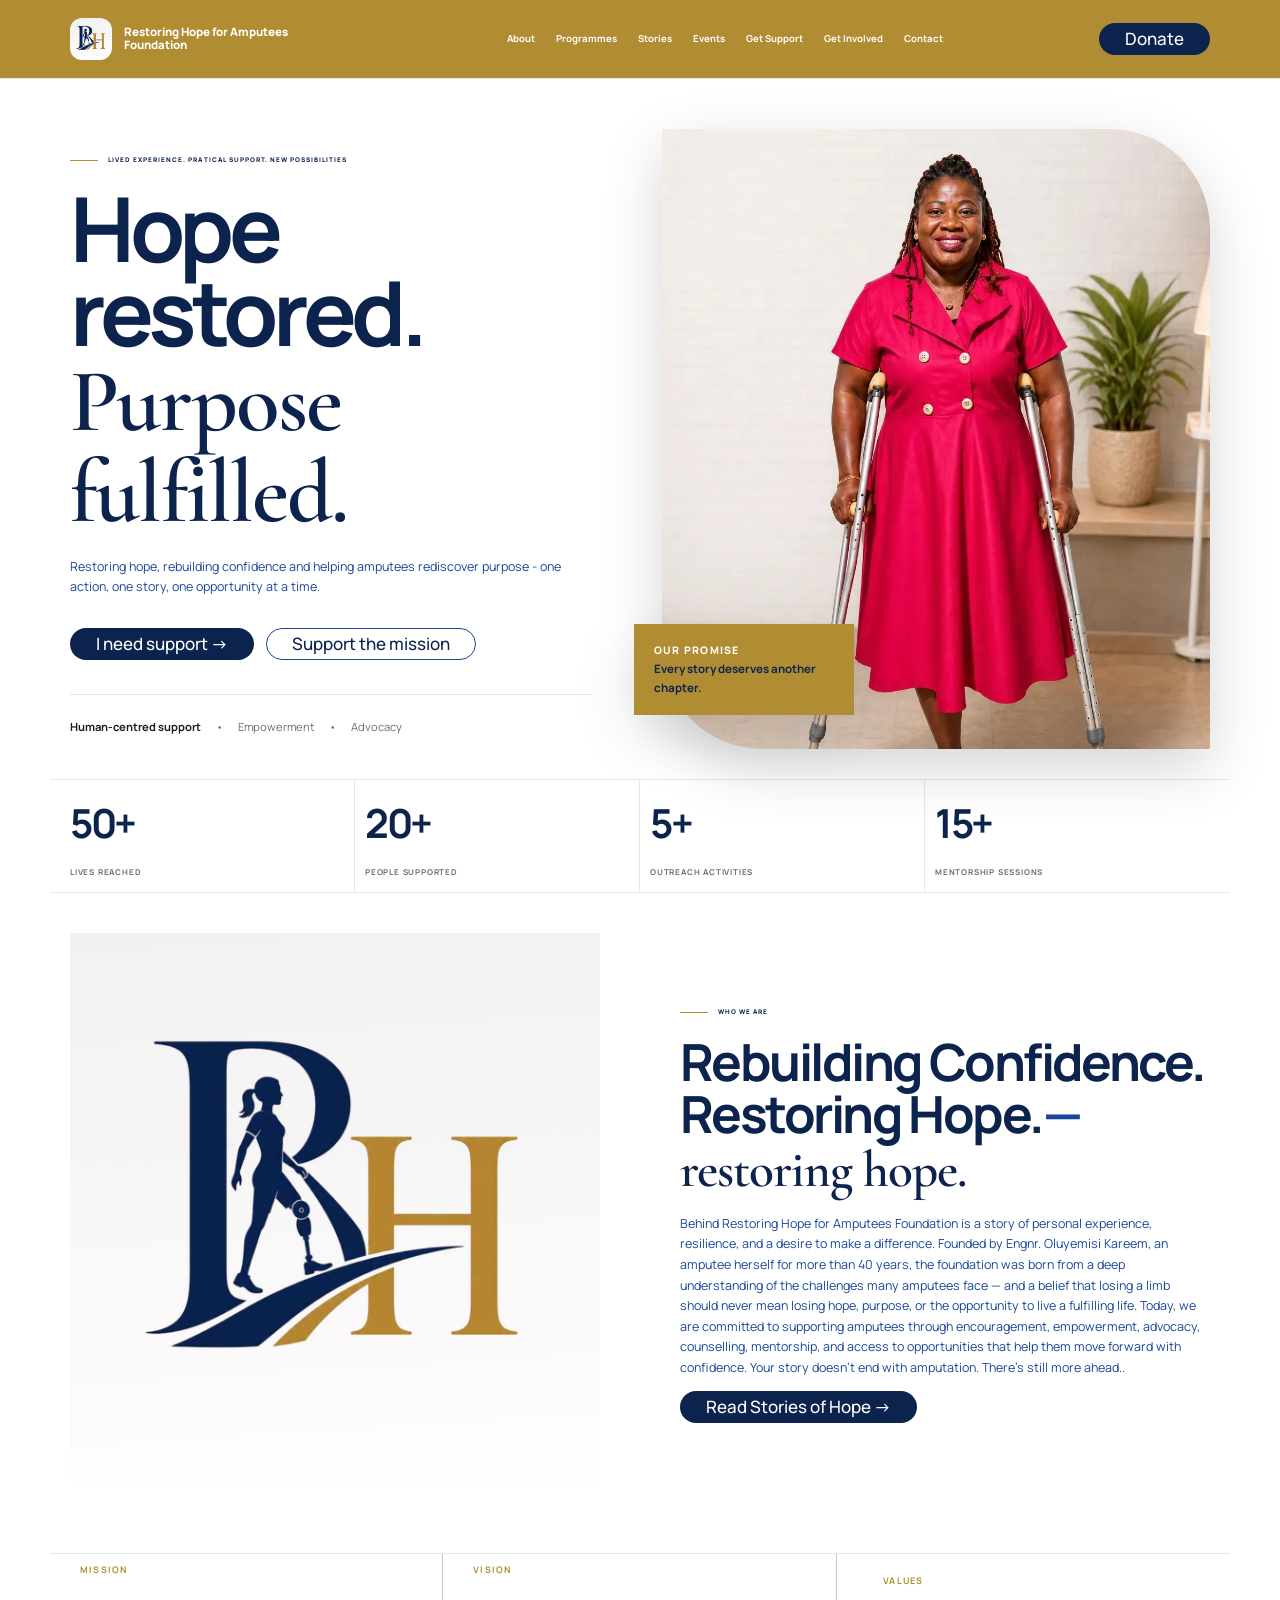
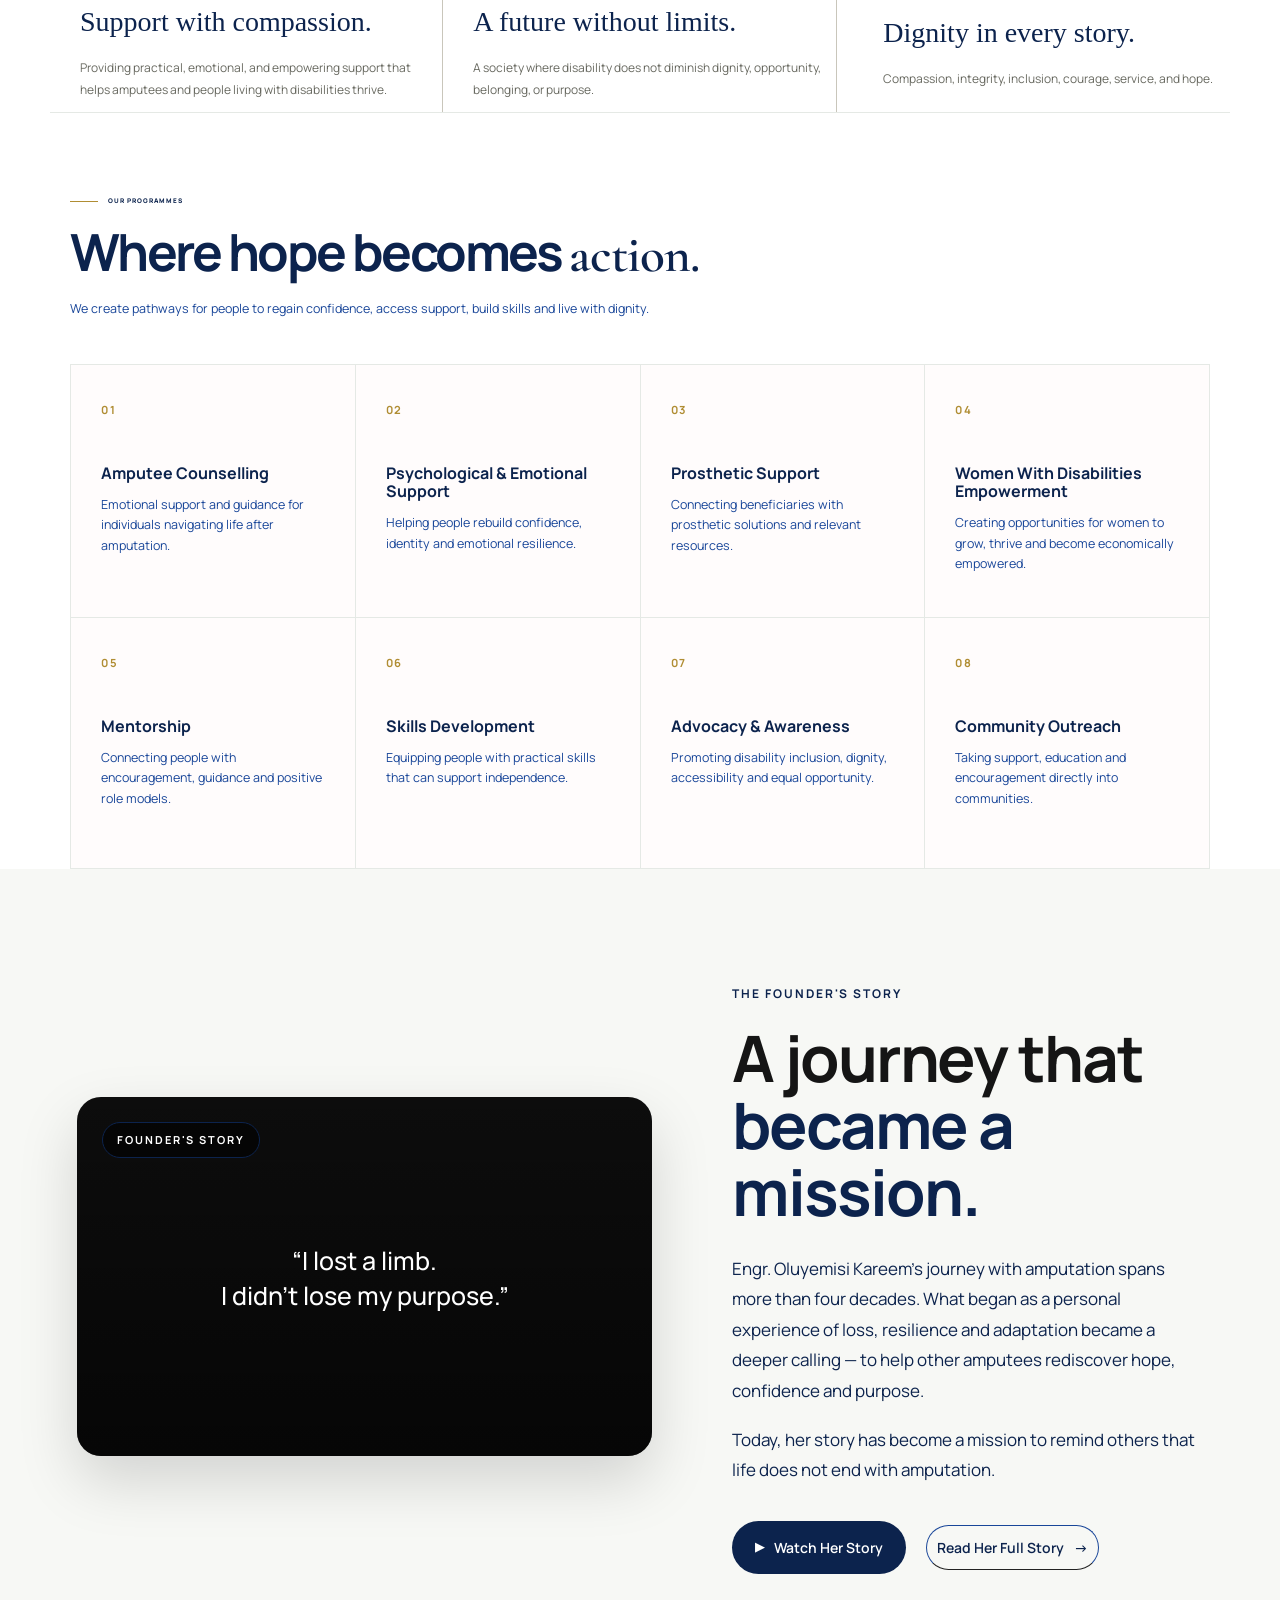
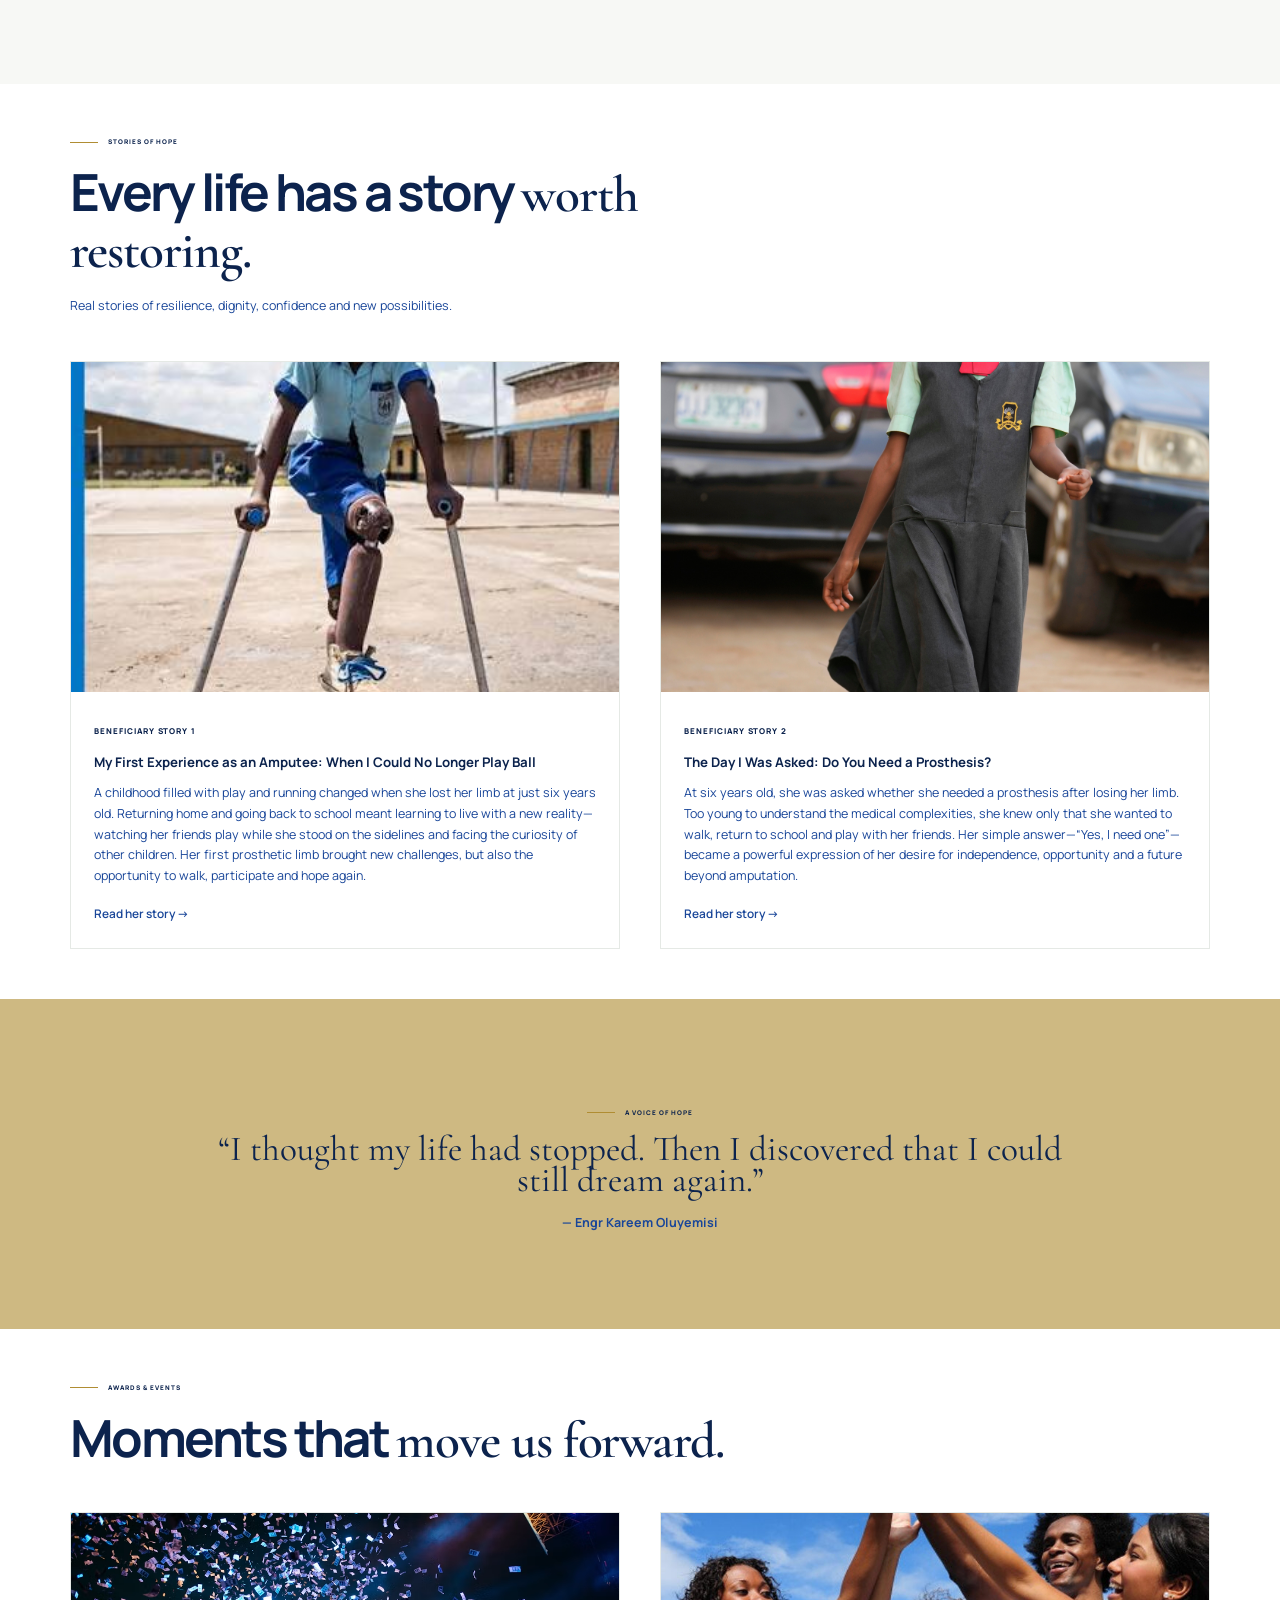
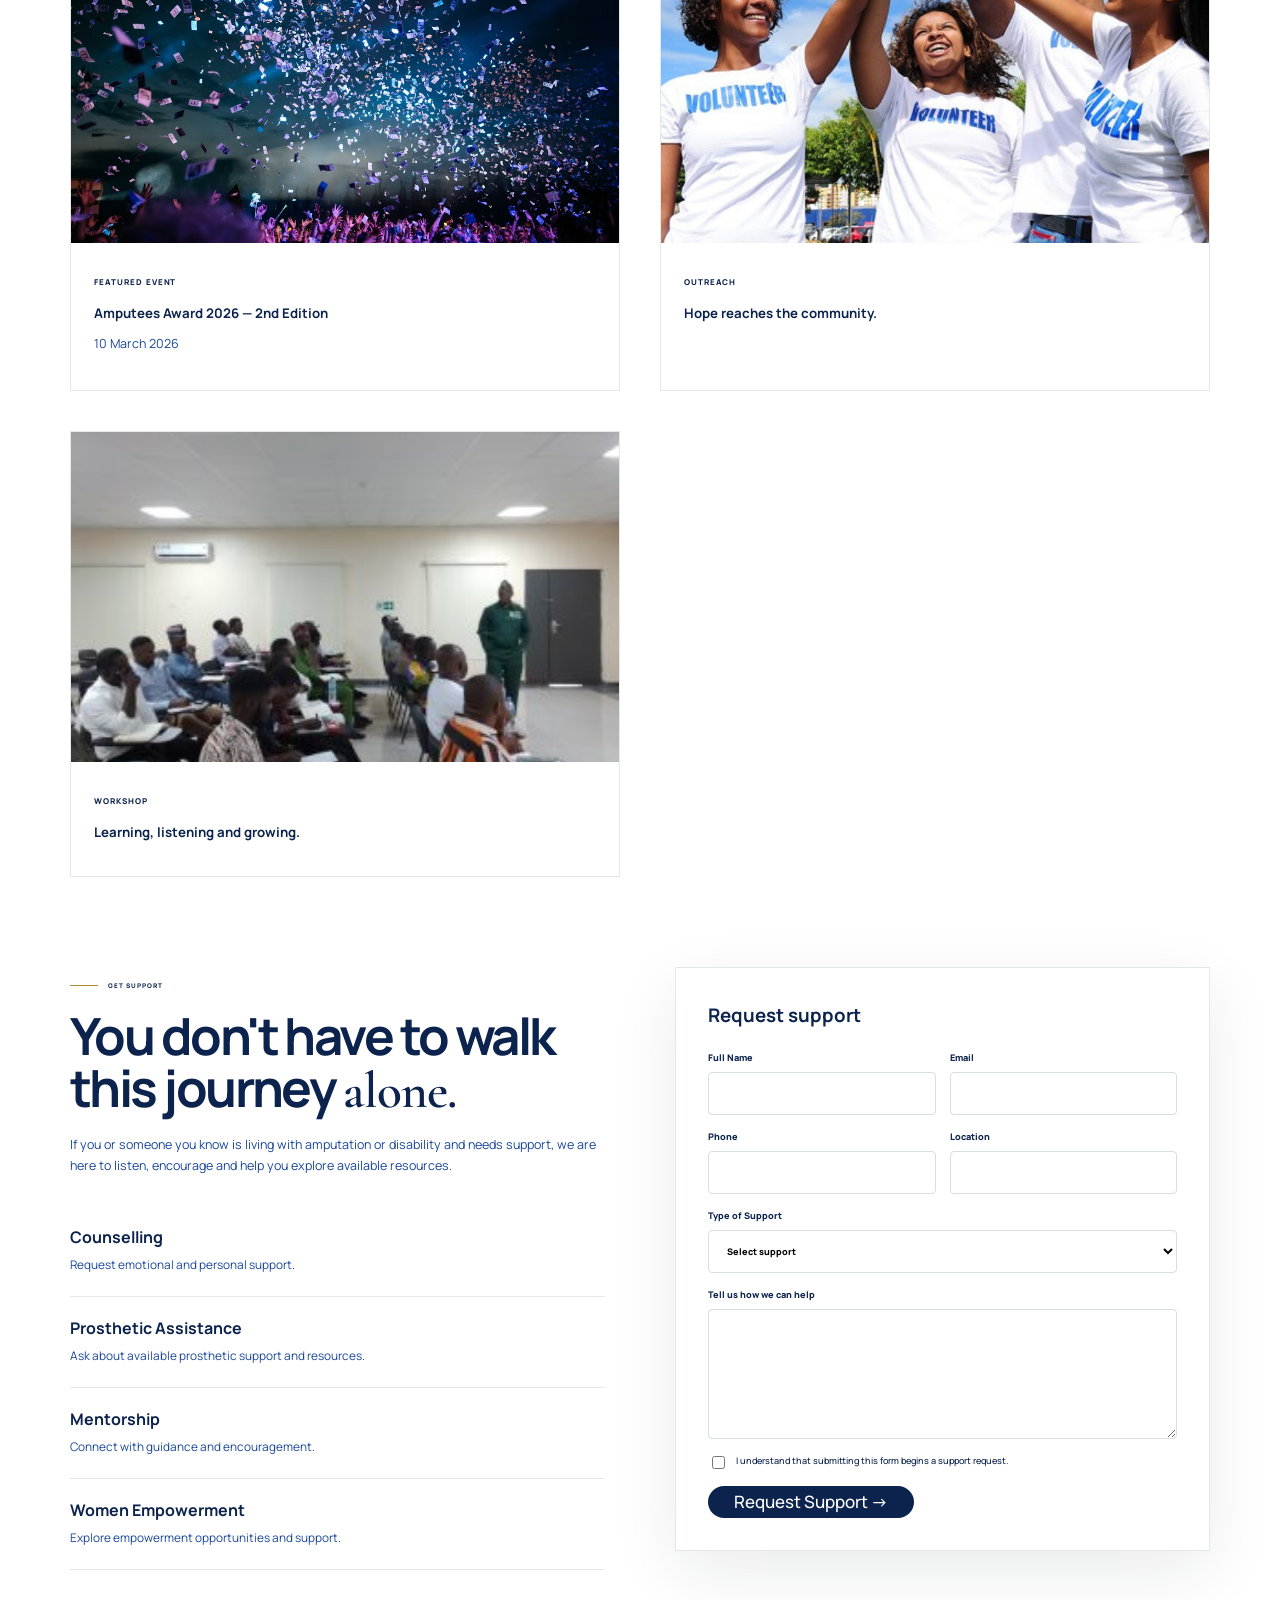
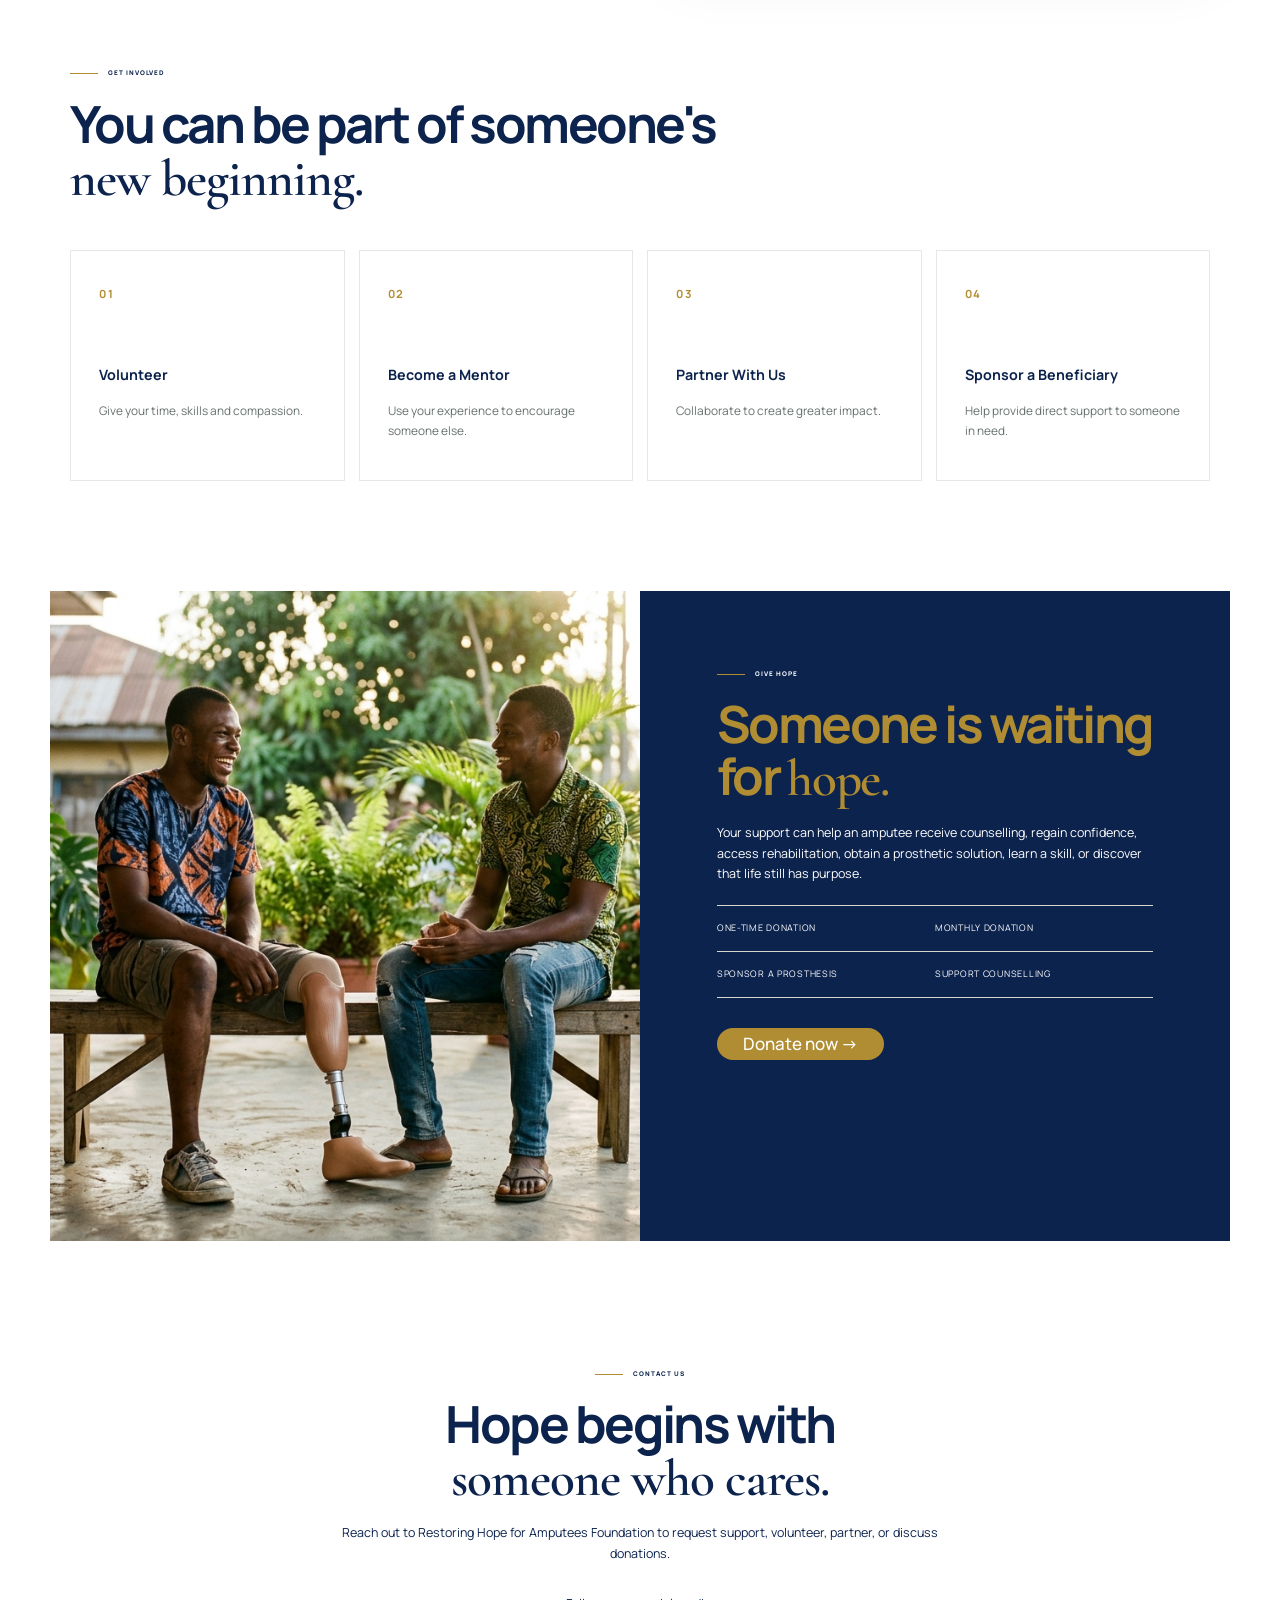
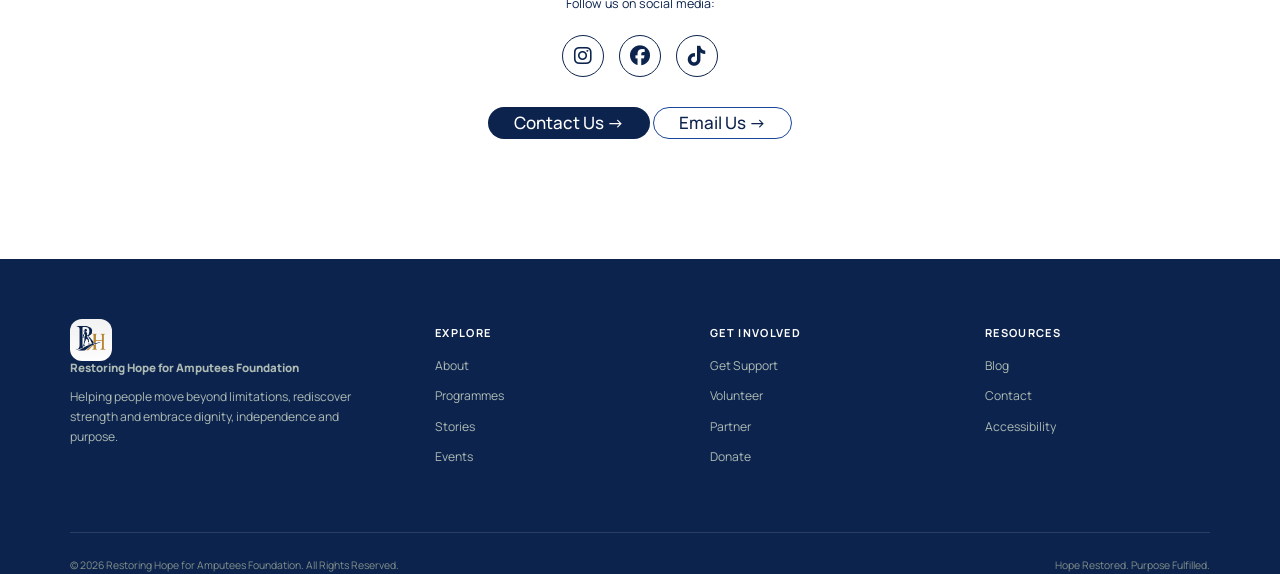
==== commit ac61f9d3: "Add files via upload" ====
--- a/index.html
+++ b/index.html
@@ -9,6 +9,9 @@
     <link href="https://fonts.googleapis.com/css2?family=Cormorant+Garamond:wght@500;600;700&family=Manrope:wght@400;500;600;700;800&display=swap" rel="stylesheet">
     <link rel="stylesheet" href="style.css">
     <script src="script.js" defer></script>
+    
+<link rel="stylesheet"
+      href="https://cdnjs.cloudflare.com/ajax/libs/font-awesome/6.5.2/css/all.min.css">
 </head>
 <body>
     <!-- navbar -->
@@ -41,7 +44,6 @@
                 <span class="eyebrow">lived experience. pratical support. new possibilities</span>
                 <h1>Hope restored.<br><span class="serif">Purpose fulfilled.</span></h1>
                 <p>Restoring hope, rebuilding confidence and helping amputees rediscover purpose - one action, one story, one opportunity at a time.</p>
-                
                 <div class="hero-actions"><a class="btn btn-primary" href="#support">I need support →</a><a class="btn btn-outline" href="#donate">Support the mission</a></div>
                 <div class="hero-note"><strong>Human-centred support</strong><span>•</span><span>Empowerment</span><span>•</span><span>Advocacy</span></div></div>
                 <div class="hero-media reveal"><img class="hero-image" src="hero.webp" alt="Owner">
@@ -283,7 +285,7 @@
         <!-- get support -->
          <section class="section cream" id="support">
             <div class="container support-grid">
-                <div class="reveal">
+                <div class="section-head reveal">
                     <span class="eyebrow">Get support</span>
                     <h2>You don't have to walk this journey <span class="serif">alone.</span></h2>
                     <p class="muted">If you or someone you know is living with amputation or disability and needs support, we are here to listen, encourage and help you explore available resources.</p>
@@ -326,7 +328,7 @@
                             </article>
                             <article class="involve reveal">
                                 <b>02</b><h3>Become a Mentor</h3>
-                                2<p>Use your experience to encourage someone else.</p>
+                                <p>Use your experience to encourage someone else.</p>
                             </article>
                             <article class="involve reveal">
                                 <b>03</b>
@@ -342,7 +344,7 @@
                     </div>
                 </section>
 
-        <section id='donate' class='donate'>
+        <section id='donate' class='donate section'>
             <div class='donate-photo'>
             <img src="group.jpeg" alt="group">
             </div>
@@ -361,19 +363,30 @@
             <h2>Hope begins with<br><span class="serif">someone who cares.</span></h2>
             <p>Reach out to Restoring Hope for Amputees Foundation to request support, volunteer, partner, or discuss donations.</p>
             <div class="social-links">
-                <p>Follow us on social media </p>
-                <div class="social-icons">
-                    <a href="https://www.instagram.com/restoringhopeforamputeesfoundation/" target="_blank" aria-label="instagram"></a>
-                </div>
-                <div class="social-icons">
-                    <a href="https://www.facebook.com/restoringhopeforamputeesfoundation/"target="_blank" aria-label="facebook"></a>
-                </div>
-                <div class="social-icons">
-                    <a href="https://www.tiktok.com/@restoringhopeforamputees/"target="_blank" aria-label="tiktok"></a>
-                </div>
-            </div>
-            <a class='btn btn-primary' href='tel:+2348164560170'>Contact Us →</a>
-            <a class='btn btn-outline' href='mailto:restoringhopeforamputees@gmail.com'>Email Us →</a>
+                <p>Follow us on social media:</p>
+
+            <div class="social-icons">
+                <a href="https://www.instagram.com/restoringhopeforamputeesfoundation/"
+                    target="_blank"
+                    aria-label="Instagram">
+                    <i class="fa-brands fa-instagram"></i>
+                </a>
+
+                <a href="https://www.facebook.com/restoringhopeforamputeesfoundation/"
+                    target="_blank"
+                    aria-label="Facebook">
+                    <i class="fa-brands fa-facebook"></i>
+                </a>
+
+                <a href="https://www.tiktok.com/@restoringhopeforamputees/"
+                    target="_blank"
+                    aria-label="TikTok">
+                    <i class="fa-brands fa-tiktok"></i>
+                </a>
+              </div>
+            </div>
+                <a class='btn btn-primary' href='tel:+2348164560170'>Contact Us →</a>
+                <a class='btn btn-outline' href='mailto:restoringhopeforamputees@gmail.com'>Email Us →</a>
             </div>
         </section>
     </main>
@@ -413,4 +426,4 @@
     </footer>
     <div class="toast" id="toast" role="status" aria-live="polite"></div>
 </body>
-</html>
+</html>
--- a/style.css
+++ b/style.css
@@ -3,6 +3,12 @@
 }
 html{
     scroll-behavior:smooth
+}
+html,
+body {
+    width: 100%;
+    max-width: 100%;
+    overflow-x: hidden;
 }
 body{
     margin:0;
@@ -27,6 +33,7 @@
     width:min(1180px,calc(100% - 40px));
     margin:auto
 }
+
 .nav{
     position:sticky;
     top:0;
@@ -34,7 +41,9 @@
     background: #b08d33;
 /* background:rgb(255,255,255,.95); */
     backdrop-filter:blur(15px);
-    border-bottom:1px solid #e5e9e5
+    border-bottom:1px solid #e5e9e5;
+    padding-right: 50px;
+    padding-left: 50px;
 }
 .nav-inner{
     height:78px;
@@ -59,16 +68,16 @@
     display:grid;
     place-items:center;
     font-family:'Cormorant Garamond',serif;
-    font-size:1.5rem;
+    font-size:1.2rem;
     flex:none
 }
 .brand span:last-child{
-    font-size:.76rem
+    font-size:.72rem
 }
 .nav-links{
     display:flex;
     gap:21px;
-    font-size:.70rem;
+    font-size:.60rem;
     font-weight:700;
     color:#0c234d;
 }
@@ -127,8 +136,12 @@
 }
 /* hero */
 .hero{
-    padding:75px 0 95px
-}
+    padding-top: 50px;
+    padding-bottom: 30px;
+    padding-right: 50px;
+    padding-left: 50px;
+}
+
 .hero-grid{
     display:grid;
     grid-template-columns:1fr 1.05fr;
@@ -139,7 +152,7 @@
     gap:10px;
     align-items:center;
     color:#0c234d;
-    font-size:.7rem;
+    font-size:.4rem;
     font-weight:800;
     letter-spacing:.16em;
     text-transform:uppercase
@@ -151,7 +164,7 @@
     background:#b08d33
 }
 .hero h1{
-    font-size:clamp(3.5rem,7vw,7.1rem);
+    font-size:clamp(3.1rem,7vw,6.8rem);
     line-height:.94;
     letter-spacing:-.06em;
     margin:18px 0 22px;
@@ -168,7 +181,7 @@
     color:#65706a
 }
 .hero p{
-    font-size:1.05rem;
+    font-size:.78rem;
     max-width:600px
 }
 .hero-actions{
@@ -183,7 +196,7 @@
     margin-top:34px;
     padding-top:23px;
     border-top:1px solid #e5e9e5;
-    font-size:.75rem;
+    font-size:.70rem;
     color:#65706a
 }
 .hero-note strong{
@@ -219,20 +232,22 @@
 }
 .image-tag strong{
     display:block;
-    font-size:.85rem;
+    font-size:.72rem;
     color:#0c234d
 }
 /* statistics */
 .impact{
     border-top:1px solid #e5e9e5;
     border-bottom:1px solid #e5e9e5;
-    padding:30px 0
+    margin-left: 50px;
+    margin-right: 50px;
 }.impact-grid{
     display:grid;
-    grid-template-columns:repeat(4,1fr)
+    grid-template-columns:repeat(4,1fr);
+    justify-content: center;
 }
 .impact-item{
-    padding:12px 28px;
+    padding:10px 10px;
     border-right:1px solid #e5e9e5
 }
 .impact-item:first-child{
@@ -248,7 +263,7 @@
     letter-spacing:-.06em
 }
 .impact-item span{
-    font-size:.7rem;
+    font-size:.5rem;
     color:#65706a;
     text-transform:uppercase;
     letter-spacing:.1em;
@@ -256,14 +271,17 @@
 }
 /* About Us Section */
 .section{
-    padding:50px 0px 0px 0px;
+    padding-top: 40px;
+    padding-left: 50px;
+    padding-right: 50px;
+
 }
 .section-head{
     max-width:720px;
     margin-bottom:45px
 }
 .section-head h2,.split-copy h2,.founder h2,.donate h2,.closing h2{
-    font-size:clamp(2.7rem,5vw,4.8rem);
+    font-size:clamp(2.3rem,4vw,4.8rem);
     line-height:1.02;
     letter-spacing:-.05em;
     margin:15px 0 18px;
@@ -285,11 +303,20 @@
 }
 .split-copy p{
     color:#0c234d;
-    font-size:1rem
-}
-.cards{
+    font-size:.78rem
+}
+
+/* mission vision values */
+.purpose{
+    border-top:1px solid #e5e9e5;
+    border-bottom:1px solid #e5e9e5;
+    margin-left: 50px;
+    margin-right: 50px;
+    margin-top: 70px;
+    margin-bottom: 30px;
+}
+ .cards{
     display:grid;
-    margin-top:50px;
     justify-content: center;
     align-items: center;
     place-items: center;
@@ -331,7 +358,7 @@
     font-size:12px;
     line-height:1.8;
     color:#686960
-}
+} 
 
 /* programmes */
 .program-grid{
@@ -359,13 +386,13 @@
     letter-spacing:.15em
 }
 .program h3{
-    font-size:1.22rem;
+    font-size:1rem;
     margin:42px 0 12px;
     line-height:1.15
 }
 .program p{
     color:#65706a;
-    font-size:.87rem
+    font-size:.78rem
 }
 /* founder about page  */
 
@@ -437,11 +464,11 @@
     text-align: center;
     padding: 30px;
 
-   /* background: linear-gradient(
+    background: linear-gradient(
         to bottom,
         rgba(0, 0, 0, 0.25),
         rgba(0, 0, 0, 0.65)
-    ); */
+    ); 
 
     transition: opacity 0.4s ease, visibility 0.4s ease;
 
@@ -472,6 +499,20 @@
   pointer-events: none;
 }
 
+/*quote*/
+
+.video-quote {
+  margin-top: 28px;
+
+  color: #fff;
+
+  font-size: clamp(18px, 2vw, 25px);
+
+  line-height: 1.4;
+
+  font-weight: 500;
+}
+
 /* =========================
    CONTENT
 ========================= */
@@ -706,23 +747,23 @@
 }
 .card-body small{
     color:#0c234d;
-    font-size:.67rem;
+    font-size:.5rem;
     font-weight:800;
     text-transform:uppercase;
     letter-spacing:.12em
 }
 .card-body h3{
     color:#0c234d;
-    font-size:1.3rem;
+    font-size:.83rem;
     line-height:1.15
 }
 .card-body p{
     color:#0c234d;
-    font-size:.87rem
+    font-size:.76rem
 }
 .card-body a{
-    font-size:.76em;
-    font-weight:800;
+    font-size:.74rem;
+    font-weight:600;
     color:#194699
 }
 .card-body a:hover{
@@ -741,13 +782,14 @@
 }
 .testimonial blockquote{
     font-family:'Cormorant Garamond',serif;
-    font-size:clamp(2.5rem,5vw,5rem);
-    line-height:1.02;
-    margin:22px 0;
+    font-size:clamp(2.2rem,2vw,3rem);
+    line-height:0.9;
+    margin:12px 0;
     color: #0c234d;
 }
 .testimonial strong{
     color: #194699;
+    font-size: .78rem;
 }
 
 /* request support */
@@ -762,6 +804,7 @@
 }
 .reveal p{
     color: #194699;
+    font-size: .78rem;
 }
 .support-list{
     display:grid;
@@ -772,11 +815,12 @@
     padding:18px 0;
     border-bottom:1px solid #e5e9e5;
     color: #0c234d;
+    font-size: 1rem;
 }
 .support-list p{
     margin:4px 0;
     color:#194699;
-    font-size:.85rem
+    font-size:.74rem;
 }
 .form-card{
     padding:32px;
@@ -789,7 +833,7 @@
 }
 .form-card label{
     display:block;
-    font-size:.7rem;
+    font-size:.57rem;
     font-weight:800;
     margin-bottom:14px
 }
@@ -837,17 +881,17 @@
     min-height:215px
 }
 .involve h3{
-    margin-top:58px
+    margin-top:58px;
+    font-size: .89rem;
 }
 .involve p{
     color:#65706a;
-    font-size:.85rem
+    font-size:.74rem
 }
 /* donate */
 .donate{
     display:grid;
     grid-template-columns:1fr 1fr;
-    background:#0c234d;
     color:#fff;
 }
 .san{
@@ -868,6 +912,8 @@
     flex-direction:column;
     justify-content:center;
     color: white;
+    background:#0c234d;
+    font-size: .78rem;
 }
 .donatee h2{
     color: #b08d33;
@@ -893,7 +939,8 @@
     padding:120px 32px;
     text-align:center;
     background:ffff;
-    color:#0c234d
+    color:#0c234d;
+    font-size: .78rem;
 }
 .closing p{
     max-width:600px;
@@ -906,12 +953,53 @@
 .closing .light{
     display:inline-block
 }
+.social-links {
+    display: flex;
+    flex-direction: column;
+    align-items: center;
+    justify-content: center;
+    gap: 20px;
+    margin: 30px 0;
+}
+
+.social-links p {
+    margin: 0;
+}
+
+.social-icons {
+    display: flex;
+    align-items: center;
+    gap: 15px;
+}
+
+.social-icons a {
+    width: 42px;
+    height: 42px;
+    display: flex;
+    align-items: center;
+    justify-content: center;
+    color: #0c234d;
+    font-size: 20px;
+    text-decoration: none;
+    border: 1px solid #0c234d;
+    border-radius: 50%;
+    transition: all 0.3s ease;
+}
+
+.social-icons a:hover {
+    background: #0c234d;
+    color: #fff;
+    transform: translateY(-3px);
+}
+
 /* footer  */
 
 .footer{
     background:#0c234d;
     color:#fff;
-    padding:70px 0 25px
+    padding-top: 50px;
+    padding-left: 50px;
+    padding-right: 50px;
 }
 .footer-grid{
     display:grid;
@@ -922,10 +1010,10 @@
 }
 .footer p,.footer a{
     color:#aebbb4;
-    font-size:.8rem
+    font-size:.76rem
 }
 .footer h4{
-    font-size:.7rem;
+    font-size:.69rem;
     text-transform:uppercase;
     letter-spacing:.12em
 }
@@ -942,7 +1030,7 @@
     gap:20px;
     padding-top:24px;
     color:#84918a;
-    font-size:.68rem
+    font-size:.65rem
 }
 .toast{
     position:fixed;
@@ -964,7 +1052,17 @@
     transform:none
 }
 /* responsiveness for phone and tablets screen sizes */
+
+
+
+
+
+/* responsiveness for phone and tablets screen sizes */
 @media(max-width:1135px){
+    .nav{
+        padding-left: 0;
+        padding-right: 0;
+    }
     .nav-links{
         display:none;
         position:absolute;
@@ -990,10 +1088,12 @@
         display: none;
     }
     .eyebrow{
-        font-size: .5rem;
-    }
-    /* .founder-grid */
-    .hero-grid,.split,.support-grid,.donate-grid,.contact-grid{
+        font-size: .3rem;
+    }
+    .h1{
+         font-size:clamp(2.5rem,3vw,4rem);
+    }
+    .hero-grid,.split,.support-grid,.donate,.contact-grid{
         grid-template-columns:1fr;
         gap:45px
     }
@@ -1001,13 +1101,19 @@
         display: none;
     }
     .hero-copy p{
-        font-size: .9rem;
+        font-size: .7rem;
+    }
+    .hero-grid{
+        margin-bottom: 70px;
     }
     .hero-image{
         height:500px
     }
+    .split-img{
+        object-position: center;
+    }
     .split-copy p{
-      font-size: .9rem;
+      font-size: .78rem;
     }
     .event-grid{
         display: flex;
@@ -1026,8 +1132,7 @@
         border-bottom:1px solid #e5e9e5
     }
     .donate{
-        display: flex;
-        flex-direction: column;
+        gap:0px   
     }
     .footer-grid{
         grid-template-columns:1fr 1fr;
@@ -1036,8 +1141,14 @@
     .story-grid{
         grid-template-columns:1fr 1fr
     }
-    .story-card:first-child img{
+    .story-card img{
         height:260px
+    }
+    .footer{
+        display: flex;
+        flex-direction: column;
+        justify-content: center;
+        align-items: center;
     }
     /* .gallery{
         grid-template-columns:1fr 1fr
@@ -1069,69 +1180,85 @@
     border-right:0;
     }
     .nav-inner{
-        height:68px}
-        .nav-links{
-            top:68px
-        }
-        .brand span:last-child{
-            font-size:.67rem
-        }
-        .nav-actions .donate-btn{
-            display:none
-        }
-        .hero{
-            padding:45px 0 70px
-        }
-        .hero h1{
-            font-size:3.7rem
-        }
-        .hero-image{
-            height:420px;
-            border-radius:2px 55px 2px 55px
-        }
-        .image-tag{
-            left:12px;
-            bottom:12px
-        }
-        .impact-grid,.program-grid,.involve-grid,.story-grid,.blog-grid,.footer-grid{
-            grid-template-columns:1fr
-        }
-        .impact-item{
-            padding:18px 0;
-            border-right:0
-        }
-        .program{
-            min-height:215px
-        }
-        /* .founder-img{height:420px
-        } */
-        .form-row,.amounts{
-            grid-template-columns:1fr 1fr
-        }
-        .donate-photo{
-            background-color: red;
-            min-height: 200px;
-        }
-        .donate-photo img{
-            width: 100%;
-            height: 100%;
-            object-fit: cover;
-            object-position: center;
-        }
-        .gallery{
-            grid-template-columns:1fr
-        }
-        .gallery img,.gallery img:first-child,.gallery img:nth-child(4){
-            height:280px;
-            grid-column:auto;
-            grid-row:auto
-        }
-        .footer-bottom{
-            flex-direction:column
-        }
-    }
-
-
+        height:68px
+    }
+    .nav-links{
+        top:68px
+    }
+    .brand span:last-child{
+        font-size:.67rem
+    }
+    .nav-actions .donate-btn{
+        display:none
+    }
+    .hero{
+        padding:45px 0 70px
+    }
+    .hero h1{
+        font-size:3.7rem
+    }
+    .hero-image{
+        height:420px;
+        border-radius:2px 55px 2px 55px
+    }
+    .image-tag{
+        left:12px;
+        bottom:12px
+    }
+    .impact{
+        margin-left: 0;
+        margin-right: 0;
+    }
+    .impact-grid,.program-grid,.involve-grid,.story-grid,.blog-grid,.footer-grid{
+        grid-template-columns:1fr
+    }
+    .impact-item{
+        padding:18px 0;
+        border-right:0
+    }
+    .program{
+        min-height:215px
+    }
+    .form-row,.amounts{
+         grid-template-columns:1fr 1fr
+    }
+    .donate-photo{
+        background-color: red;
+        min-height: 200px;
+    }
+    .donate-photo img{
+        width: 100%;
+        height: 100%;
+        object-fit: cover;
+        object-position: center;
+    }
+        .social-links {
+        gap: 12px;
+        flex-wrap: wrap;
+    }
+
+    .social-icons {
+        gap: 10px;
+    }
+
+    .social-icons a {
+        width: 38px;
+        height: 38px;
+        font-size: 18px;
+    }
+    .footer-bottom{
+        flex-direction:column
+    }
+    }
+
+
+
+
+
+
+
+
+/* FOR THE ANIMATIONS */
 /* =========================
    HERO ENTRANCE
 ========================= */
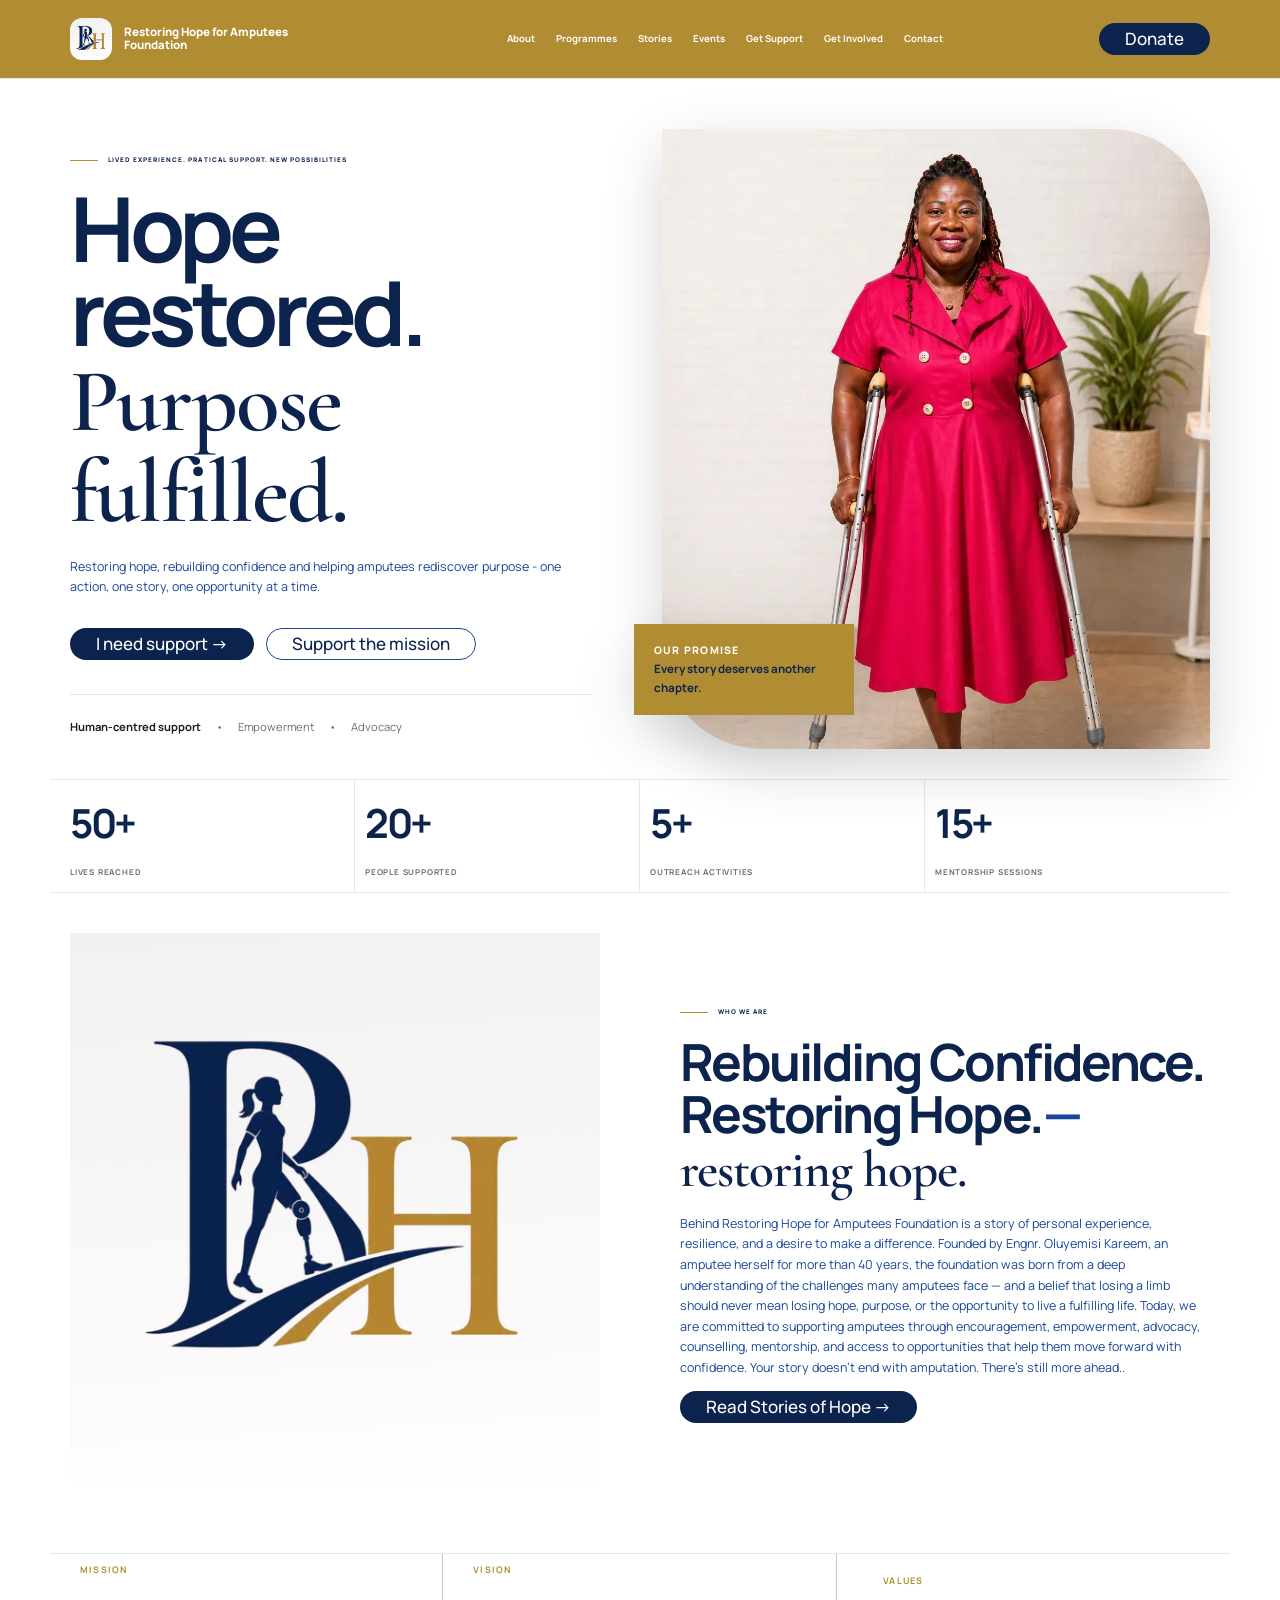
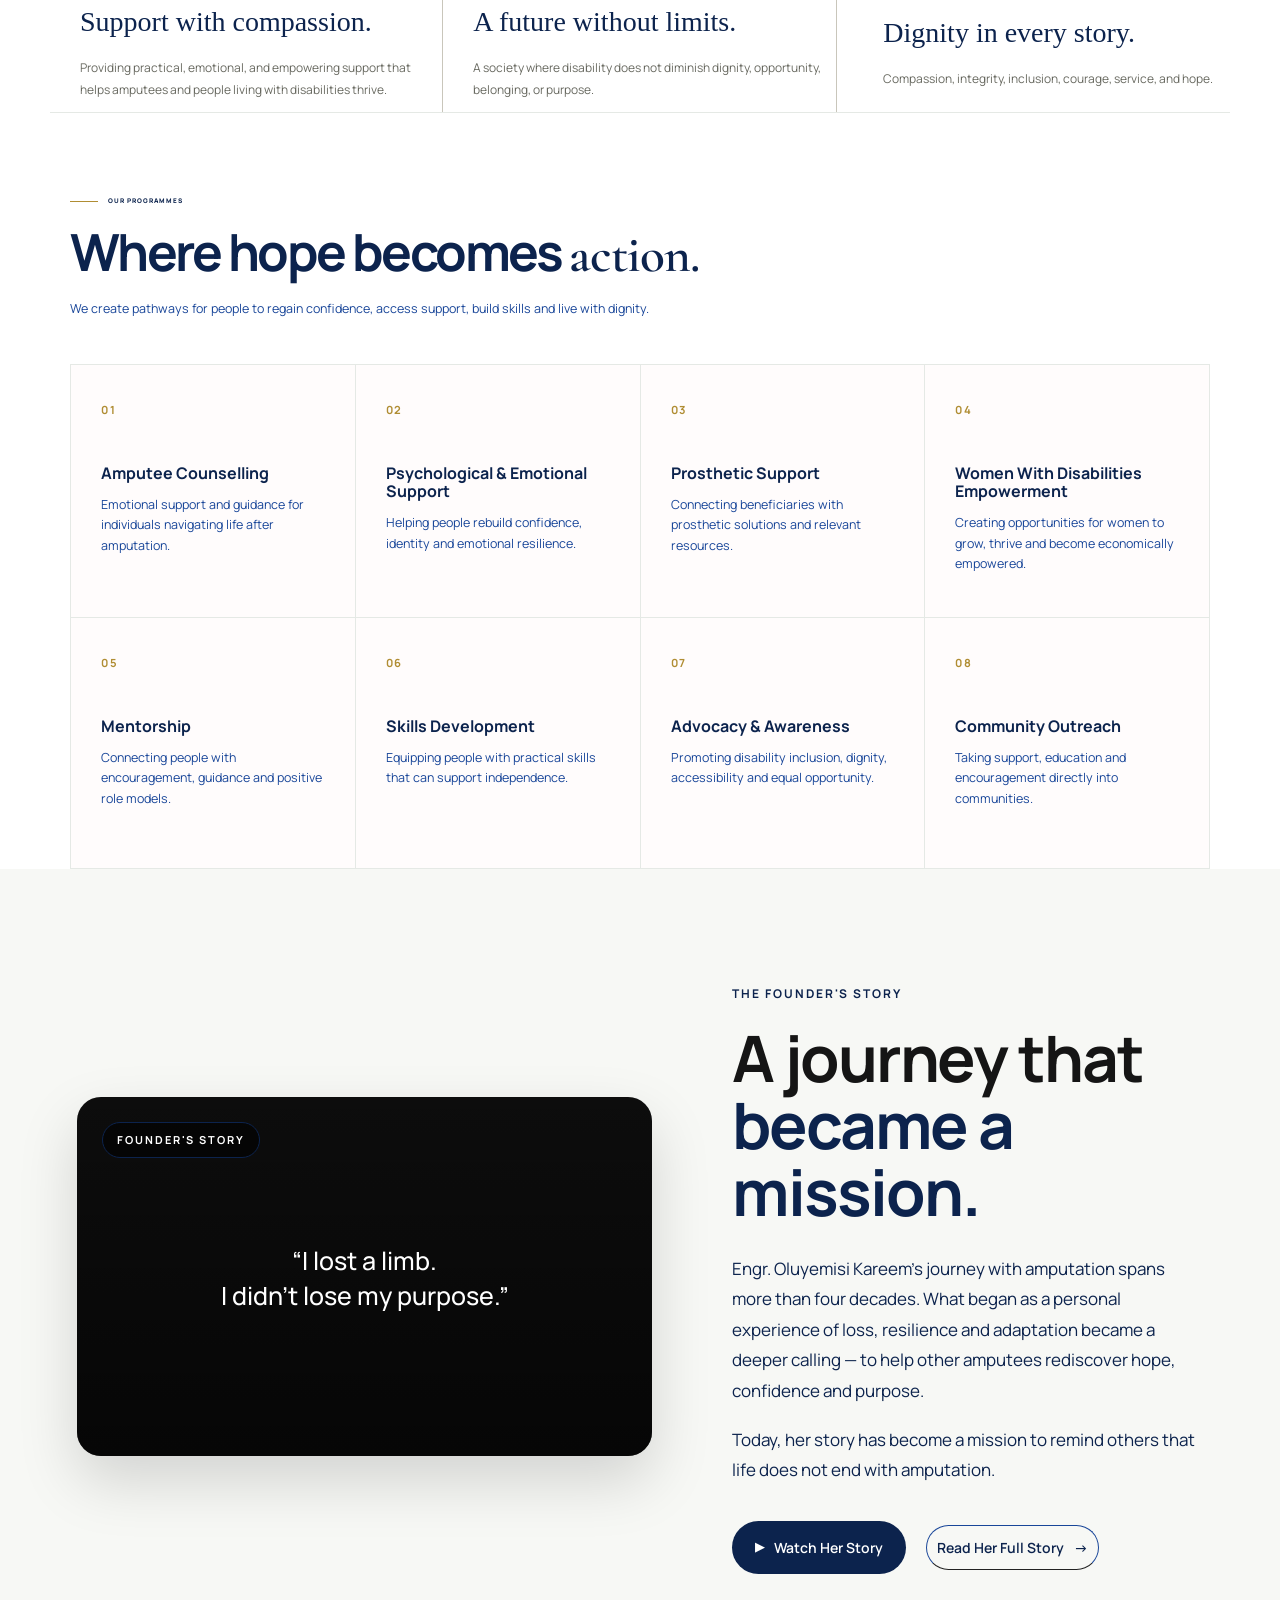
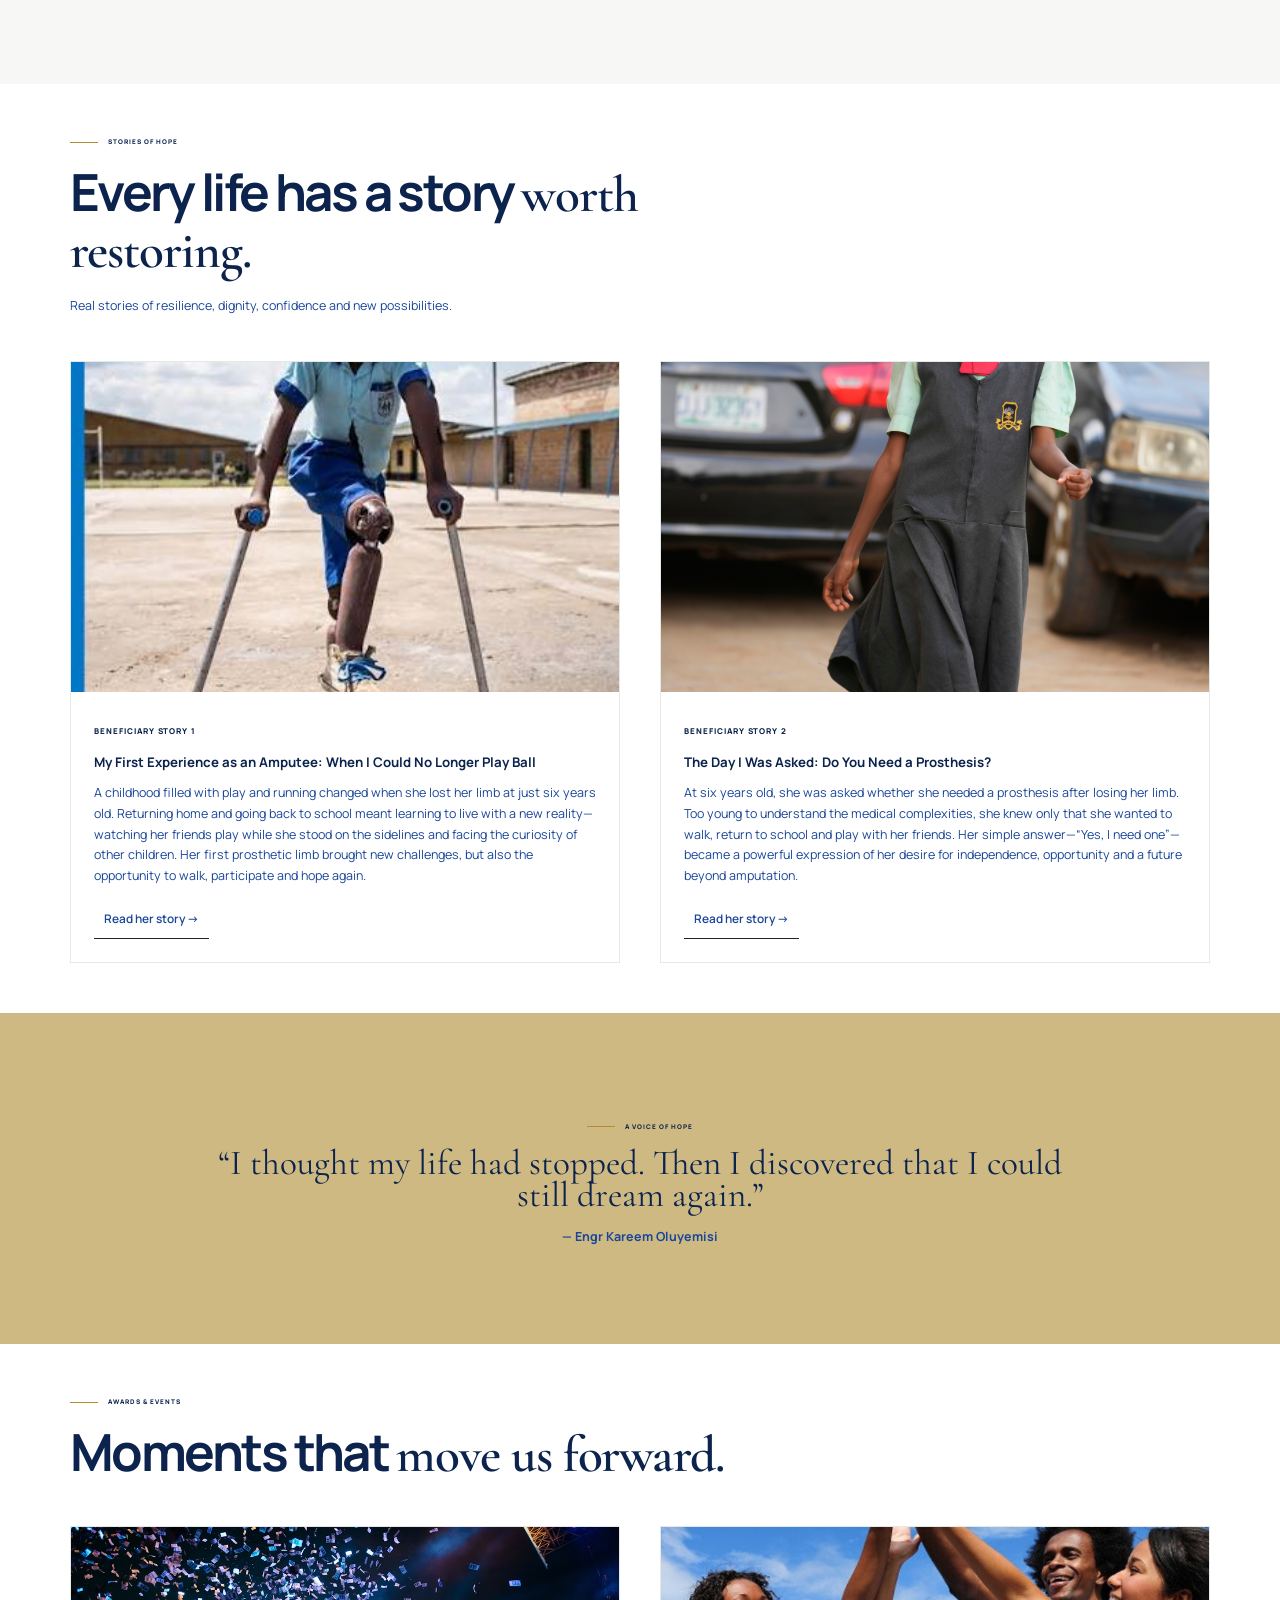
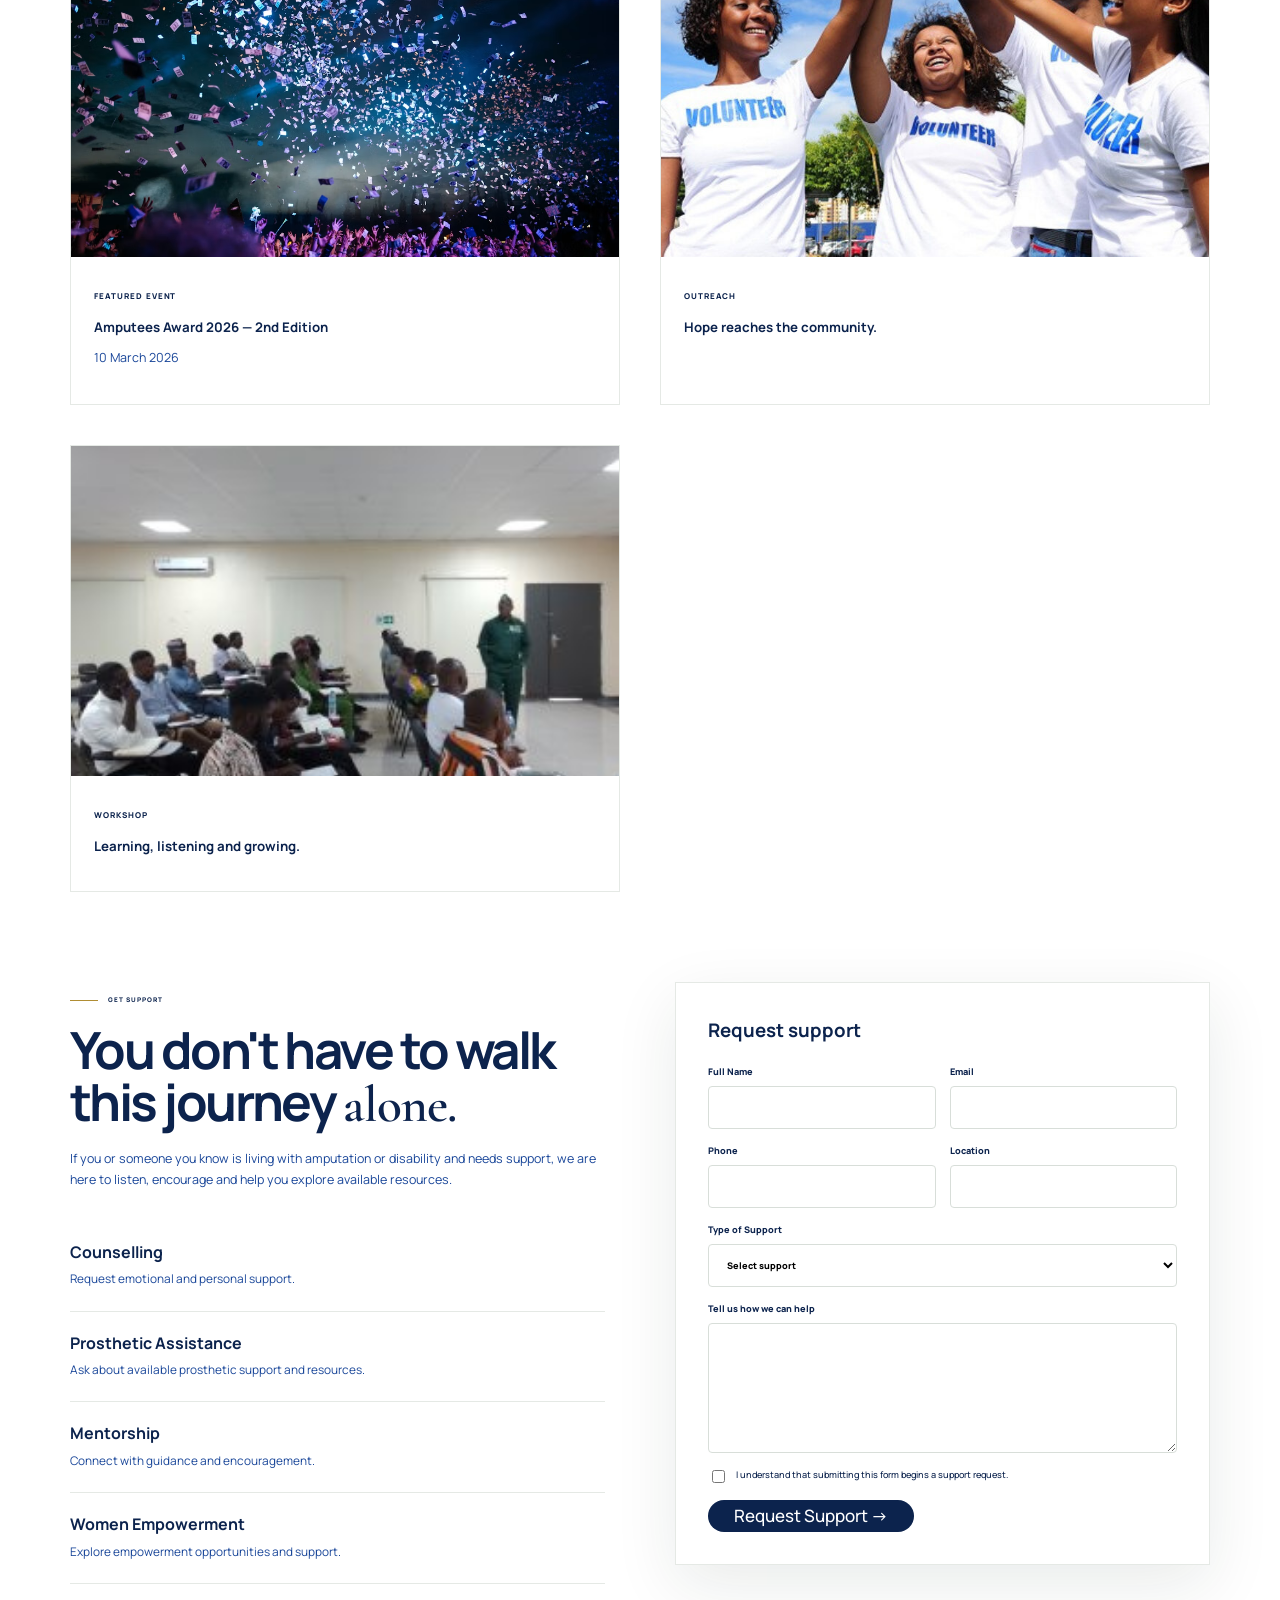
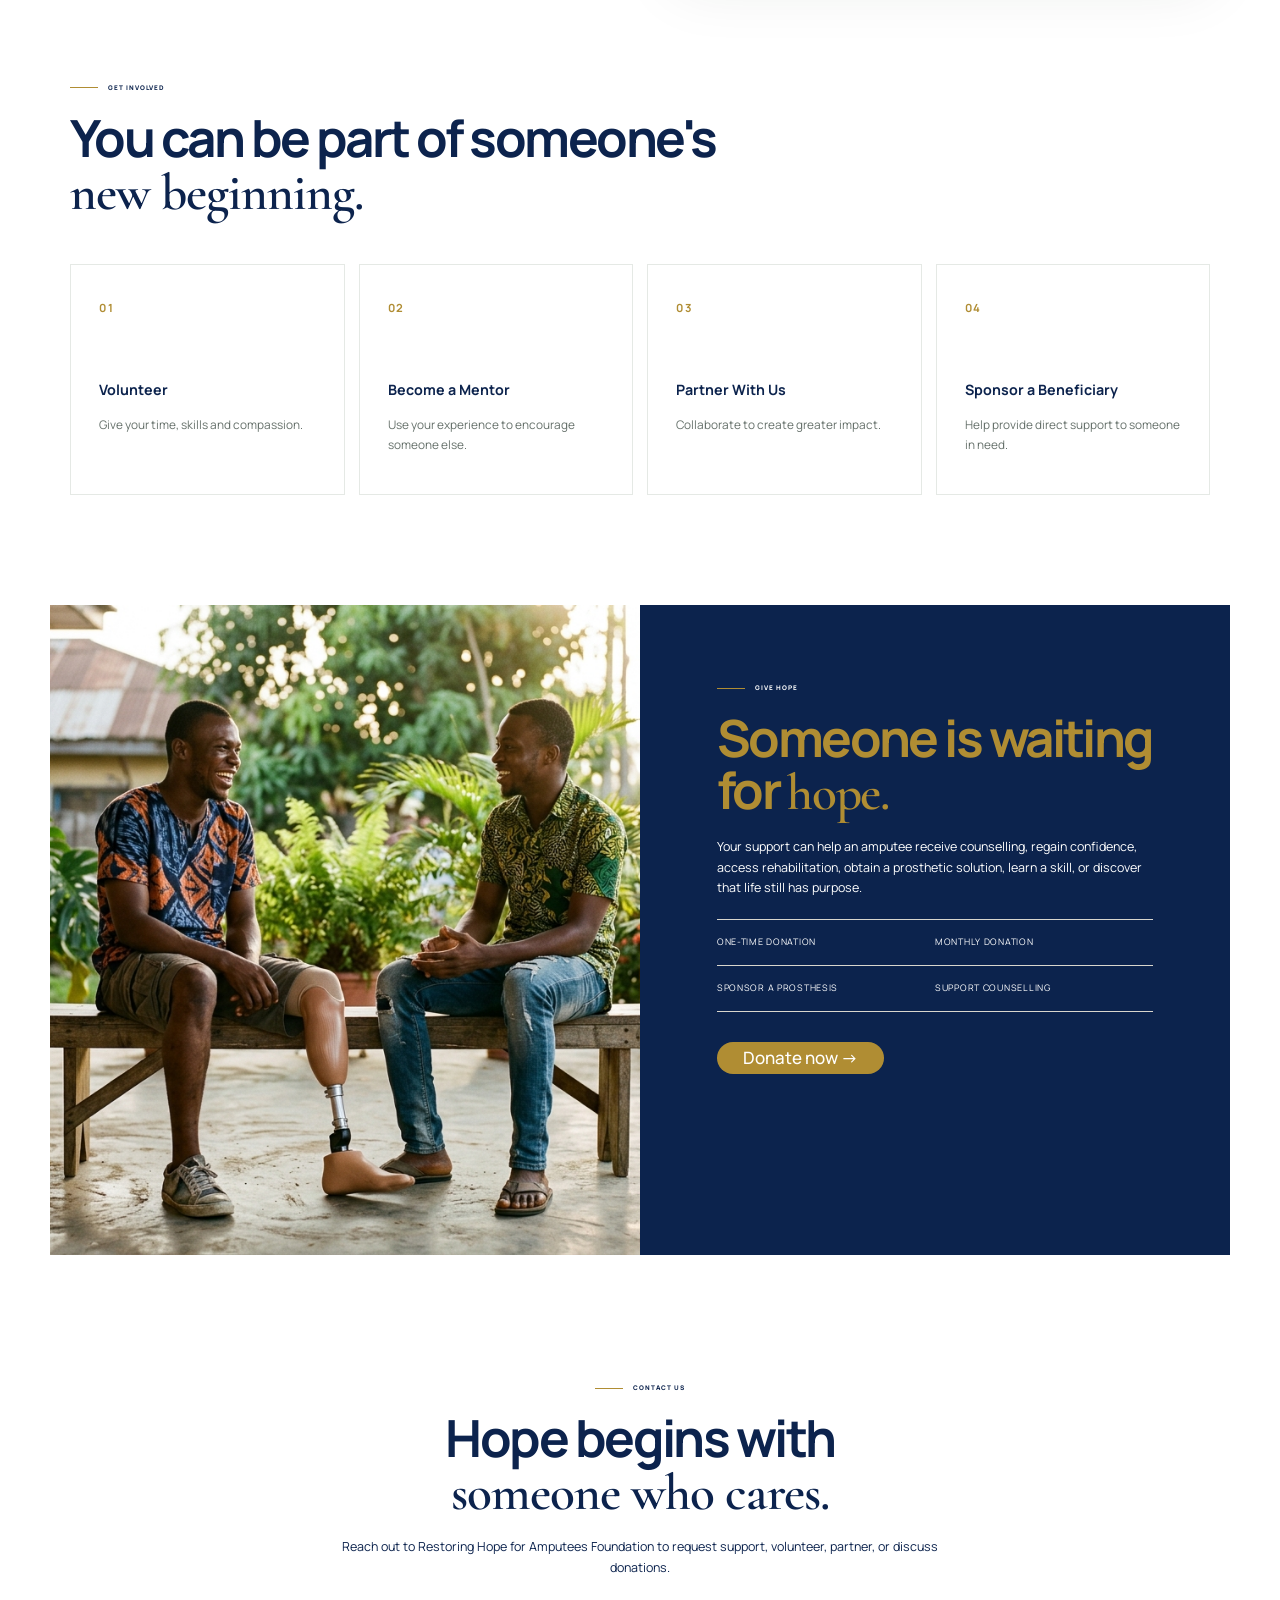
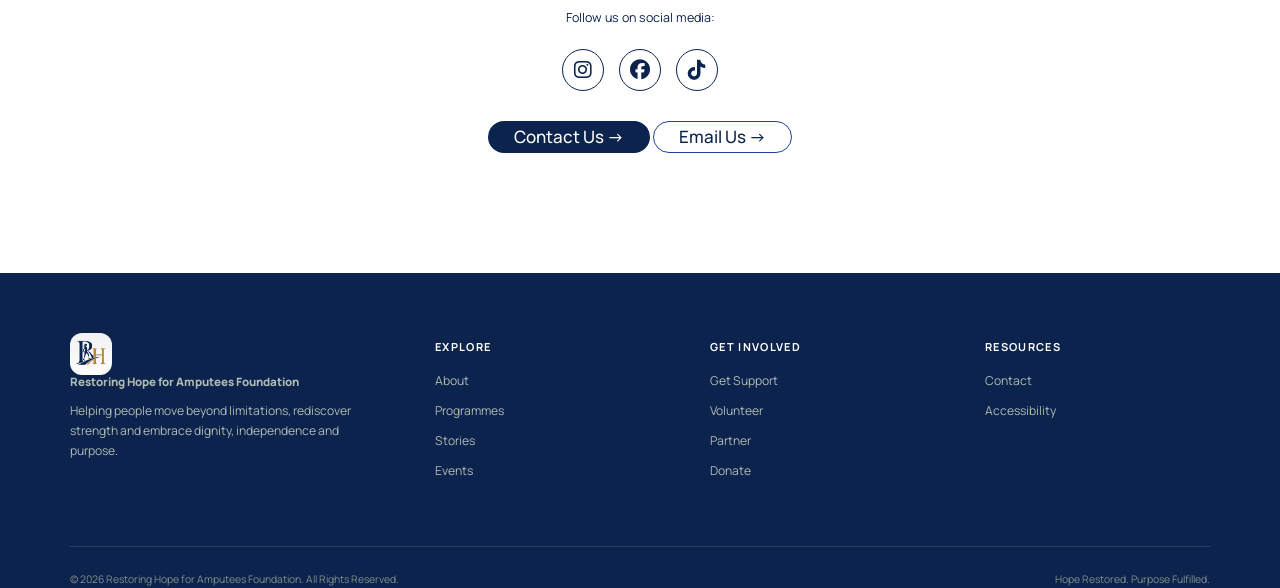
==== commit 143ebc02: "Add files via upload" ====
--- a/index.html
+++ b/index.html
@@ -219,7 +219,7 @@
                                 <small>Beneficiary Story 1</small>
                                 <h3>My First Experience as an Amputee: When I Could No Longer Play Ball</h3>
                                 <p>A childhood filled with play and running changed when she lost her limb at just six years old. Returning home and going back to school meant learning to live with a new reality—watching her friends play while she stood on the sidelines and facing the curiosity of other children. Her first prosthetic limb brought new challenges, but also the opportunity to walk, participate and hope again.</p>
-                                <a href="story.html" target="_blank">Read her story →</a>
+                                <a href="#" class="read-story" data-story="story1">Read her story →</a>
                             </div>
                         </article>
                         <article class="story-card reveal">
@@ -228,7 +228,7 @@
                                 <small>Beneficiary Story 2</small>
                                 <h3>The Day I Was Asked: Do You Need a Prosthesis?</h3>
                                 <p>At six years old, she was asked whether she needed a prosthesis after losing her limb. Too young to understand the medical complexities, she knew only that she wanted to walk, return to school and play with her friends. Her simple answer—“Yes, I need one”—became a powerful expression of her desire for independence, opportunity and a future beyond amputation.</p>
-                                <a href="story.html">Read her story →</a>
+                                <a href="#" class="read-story" data-story="story2"> Read her story →</a>
                             </div>
                         </article>
                         <!-- <article class="story-card reveal">
@@ -414,7 +414,6 @@
             </div>
             <div>
                 <h4>Resources</h4>
-                <a href="#resources">Blog</a>
                 <a href="#contact">Contact</a>
                 <a href="#contact">Accessibility</a>
             </div>
@@ -424,6 +423,189 @@
             <span>Hope Restored. Purpose Fulfilled.</span>
         </div>
     </footer>
+    <!-- =========================
+     BENEFICIARY STORY POPUPS
+========================= -->
+
+<div class="story-modal" id="storyModal">
+
+    <div class="story-modal-content">
+
+        <!-- Close button -->
+        <button
+            class="story-modal-close"
+            id="storyModalClose"
+            aria-label="Close story">
+            &times;
+        </button>
+
+
+        <!-- =========================
+             BENEFICIARY STORY 1
+        ========================== -->
+
+        <article class="full-story" id="story1">
+
+            <span class="eyebrow">
+                Beneficiary Story 1
+            </span>
+
+            <h2>
+                My First Experience as an Amputee:
+                When I Could No Longer Play Ball
+            </h2>
+
+            <div class="story-text">
+
+                <!-- PUT STORY 1 HERE -->
+
+                <p>
+
+                I was only six years old when my life changed forever.
+                Before then, I was an active child. I loved playing ball, running around with my mates, and doing the things children naturally do. I was full of energy. I never imagined that one day, something would happen that would change the way I moved, played, and saw myself.
+                Then I lost my limb.
+                At six years old, I was too young to fully understand what amputation meant. I only knew that something had changed. After spending time in the hospital and eventually being discharged, I returned home—but home no longer felt exactly the same.
+                I remember seeing my mates playing ball.
+                That was one of the hardest things for me.
+                Before my amputation, I could run after the ball. I could join them. I could play and laugh without thinking about my body.
+                Now, I could only stand there and watch.
+                I would look at my mates running around, playing the game I loved so much, and deep inside me I wished I could join them.
+                Sometimes, I wondered, “Why can’t I play like them anymore?”
+                I was still a child, but I was already beginning to understand that my life was different.
+                Then I returned to school.
+                That was another experience I will never forget.
+                I became the talk of everybody.
+                Children are naturally curious. Some stared at me. Some asked questions. Some wanted to know what had happened to my leg. Others simply looked at me because I was different from what they were used to seeing.
+                As a six-year-old child, I didn’t have the words to explain everything I was feeling.
+                I just knew that people were looking at me.
+                I wanted to be treated like every other child.
+                I wanted to play.
+                I wanted to run.
+                I wanted to laugh with my friends without being reminded that I was different.
+                Then came my first experience with a prosthetic limb.
+                At first, I thought the prosthesis would simply give me back everything I had lost.
+                I thought, “Now I can walk normally again. Now I can play ball again.”
+                But I soon discovered that using a prosthetic limb was not as easy as I imagined.
+                I had to learn how to stand with it.
+                I had to learn how to balance.
+                I had to learn how to walk again.
+                There were moments when it felt uncomfortable. There were moments when I struggled. There were moments when I wanted to give up.
+                But slowly, something began to change.
+                </p>
+
+                <p>
+                I started learning.
+                Step by step.
+                Day by day.
+                The prosthesis did not erase the fact that I had lost my limb, but it gave me something very important:the opportunity to become mobile again.
+                It gave me hope.
+                Looking back today, I realize that my journey did not begin with confidence.
+                It began with confusion.
+                It began with watching other children play while I stood on the sidelines.
+                It began with being stared at in school.
+                It began with learning to accept a body that had suddenly become different.
+                But that little six-year-old girl did not know what the future held.
+                She did not know that decades later, her experience would become part of a mission to encourage other amputees.
+                She did not know that the pain she experienced would eventually become a source of compassion for others.
+                Today, when I look back at that little girl, I don’t see weakness.
+                I see courage.I see a child who had to adapt to something she never asked for.
+                I see a survivor.
+                And most importantly, I see the beginning of a journey that would eventually lead me to say to another amputee:
+                “Your life has changed, but your life is not over.”
+                That is one of the reasons I founded Restoring Hope for Amputees Foundation.
+                Because I know what it feels like to watch others do what you once did.
+                I know what it feels like to be the child everyone is talking about.I know what it feels like to wonder whether you will ever feel normal again.
+                And I want other amputees, especially children, to know that their story does not end with amputation.
+                There can be life after limb loss.There can be confidence after fear.There can be purpose after pain.
+                There can be hope after amputation.<br>
+                <b>Hope Restored. Purpose Fulfilled.</b>
+                </p>
+
+            </div>
+
+        </article>
+
+
+        <!-- =========================
+             BENEFICIARY STORY 2
+        ========================== -->
+
+        <article class="full-story" id="story2">
+
+            <span class="eyebrow">
+                Beneficiary Story 2
+            </span>
+
+            <h2>
+                The Day I Was Asked:
+                Do You Need a Prosthesis?
+            </h2>
+
+            <div class="story-text">
+
+                <!-- PUT STORY 2 HERE -->
+
+                <p>
+                   After my amputation, I thought the hardest part of my journey was over.I was wrong.
+                   I was only six years old, and I was still trying to understand what had happened to me. I had lost a limb, and in my young mind, I kept hoping that somehow my leg would come back.
+                   I remember being asked by the medical team whether I needed a prosthesis.At first, I did not fully understand the question.I was a child.
+                   I didn’t understand the medical terminology. I didn’t understand what a prosthesis could or could not do. What I understood was simple: I wanted to move.
+                   I wanted to walk.I wanted to go back to school.I wanted to play with my friends.I wanted to be able to move around without constantly depending on someone.
+                   And so, when I was asked whether I needed a prosthesis, my answer was simple:Yes, I need one.But there was a problem.There was an argument about whether a child as young as I was should be given a prosthesis. At that time, the thinking was that children were too young to use prosthetic limbs, and there were concerns about making one for me.
+                   I was caught in the middle of a discussion I was too young to understand.But I understood one thing very clearly:I could not have my leg back.That realization broke something inside me.
+                   Until then, perhaps a small part of me still hoped that my leg would somehow return. When I finally understood that it was gone permanently, I felt devastated.I was just six years old.
+                   How do you explain forever to a six-year-old?
+                   How do you tell a child that something she once took for granted—running, jumping, playing ball, walking freely—has changed forever?I couldn’t understand why this had happened to me.I couldn’t understand why I couldn’t simply get my leg back.
+                   And now I was being asked about a prosthesis.
+                   I remember thinking that if having a prosthesis could help me move around, then maybe that was the answer.
+                   Maybe it could help me get back some of what I had lost.
+                   Maybe I could walk again.
+                   Maybe I could return to school and feel like every other child.
+                   Maybe I could play again.
+                   I didn’t know then that a prosthesis was not going to magically restore the leg I had lost.
+                   I didn’t know that learning to use one would require patience, training, adjustment and determination.
+                   I only knew that I wanted to move.
+                   Looking back today, I realize that my answer as a six-year-old was more profound than I understood at the time.
+                </p>
+                <p>
+                    I was not simply asking for an artificial limb.
+                   I was asking for an opportunity.
+                   An opportunity to be independent.
+                   An opportunity to participate.
+                   An opportunity to go to school.
+                   An opportunity to play.
+                   An opportunity to live.
+                   That experience stayed with me.
+                   Today, decades later, I understand why access to appropriate prosthetic care is so important, especially for children who lose a limb.
+                   A child should not be defined by what they have lost.
+                   A child should be given the opportunity to discover what they can still become.
+                   My journey began with loss.
+                   It continued with questions, disappointment and uncertainty.
+                   But eventually, it became a journey of hope.
+                   And that is why the work of Restoring Hope for Amputees Foundation is so personal to me.Because I remember being that six-year-old child.
+                   I remember wanting to move.
+                   I remember wanting to play.
+                   I remember wanting to be like everyone else.
+                   And today, I want to tell every child who has lost a limb:
+                   You may have lost a limb, but you have not lost your ability to dream.
+                   Your journey may be different.
+                   Your journey may be difficult.
+                   But your future can still be meaningful.
+                   There is hope after amputation.
+                   <br><b>
+                   Hope Restored. Purpose Fulfilled.
+                   </b>
+                </p>
+
+            </div>
+
+        </article>
+
+    </div>
+
+</div>
+
+
     <div class="toast" id="toast" role="status" aria-live="polite"></div>
 </body>
 </html>
--- a/style.css
+++ b/style.css
@@ -1088,7 +1088,7 @@
         display: none;
     }
     .eyebrow{
-        font-size: .3rem;
+        font-size: .5rem;
     }
     .h1{
          font-size:clamp(2.5rem,3vw,4rem);
@@ -1163,6 +1163,9 @@
 }
 
 @media(max-width:600px){
+    .eyebrow{
+        font-size: .5rem;
+    }
     .menu{
         display: block;
     }
@@ -1171,13 +1174,19 @@
     }
     .section{
         padding:75px 0
+    }
+    .purpose{
+        margin-left: 0px;
+        margin-right: 0px;
     }
     .cards.three{
         display: flex;
         flex-direction: column;
+
     }
     .cards article{
     border-right:0;
+
     }
     .nav-inner{
         height:68px
@@ -1223,7 +1232,7 @@
          grid-template-columns:1fr 1fr
     }
     .donate-photo{
-        background-color: red;
+
         min-height: 200px;
     }
     .donate-photo img{
@@ -1249,15 +1258,7 @@
     .footer-bottom{
         flex-direction:column
     }
-    }
-
-
-
-
-
-
-
-
+}
 /* FOR THE ANIMATIONS */
 /* =========================
    HERO ENTRANCE
@@ -1281,7 +1282,7 @@
     to {
         opacity: 1;
         transform: translateY(0);
-    }
+   }
 }
 
 @keyframes heroImage {
@@ -1307,3 +1308,198 @@
 .story-card:hover img {
     transform: scale(1.05);
 }
+
+
+
+/* =========================
+   BENEFICIARY STORY MODAL
+========================= */
+
+.story-modal {
+    position: fixed;
+    inset: 0;
+    z-index: 200;
+
+    display: flex;
+    align-items: center;
+    justify-content: center;
+
+    padding: 30px;
+
+    background: rgba(12, 35, 77, 0.65);
+    backdrop-filter: blur(8px);
+
+    opacity: 0;
+    visibility: hidden;
+    pointer-events: none;
+
+    transition:
+        opacity 0.3s ease,
+        visibility 0.3s ease;
+}
+
+
+/* OPEN MODAL */
+
+.story-modal.active {
+    opacity: 1;
+    visibility: visible;
+    pointer-events: auto;
+}
+
+
+/* POPUP BOX */
+
+.story-modal-content {
+    position: relative;
+
+    width: min(850px, 100%);
+    max-height: 85vh;
+
+    background: #fff;
+
+    overflow-y: auto;
+
+    padding: 60px;
+
+    border-radius: 12px;
+
+    box-shadow: 0 30px 80px rgba(0, 0, 0, 0.25);
+
+    transform: translateY(30px);
+
+    transition: transform 0.3s ease;
+}
+
+
+/* POPUP ANIMATION */
+
+.story-modal.active .story-modal-content {
+    transform: translateY(0);
+}
+
+
+/* CLOSE BUTTON */
+
+.story-modal-close {
+    position: absolute;
+
+    top: 20px;
+    right: 25px;
+
+    width: 42px;
+    height: 42px;
+
+    border: none;
+    border-radius: 50%;
+
+    background: #0c234d;
+    color: #fff;
+
+    font-size: 28px;
+    line-height: 1;
+
+    cursor: pointer;
+
+    display: flex;
+    align-items: center;
+    justify-content: center;
+
+    transition:
+        background 0.3s ease,
+        transform 0.3s ease;
+}
+
+
+.story-modal-close:hover {
+    background: #b08d33;
+
+    transform: rotate(90deg);
+}
+
+
+/* HIDE BOTH STORIES INITIALLY */
+
+.full-story {
+    display: none;
+}
+
+
+/* SHOW ONLY THE SELECTED STORY */
+
+.full-story.active {
+    display: block;
+}
+
+
+/* STORY TITLE */
+
+.full-story h2 {
+    margin: 15px 0 30px;
+
+    color: #0c234d;
+
+    font-size: clamp(2rem, 5vw, 3.8rem);
+
+    line-height: 1.05;
+
+    letter-spacing: -0.04em;
+}
+
+
+/* STORY CONTENT */
+
+.story-text {
+    color: #17221d;
+}
+
+
+.story-text p {
+    margin: 0 0 20px;
+
+    font-size: 16px;
+
+    line-height: 1.9;
+}
+
+
+/* =========================
+   MOBILE
+========================= */
+
+@media (max-width: 600px) {
+
+    .story-modal {
+        padding: 15px;
+    }
+
+    .story-modal-content {
+        width: 100%;
+        max-height: 90vh;
+
+        padding: 50px 25px 30px;
+
+        border-radius: 10px;
+    }
+
+    .story-modal-close {
+        top: 12px;
+        right: 15px;
+
+        width: 36px;
+        height: 36px;
+
+        font-size: 24px;
+    }
+
+    .full-story h2 {
+        font-size: 2rem;
+
+        margin-top: 20px;
+    }
+
+    .story-text p {
+        font-size: 15px;
+        line-height: 1.8;
+    }
+}
